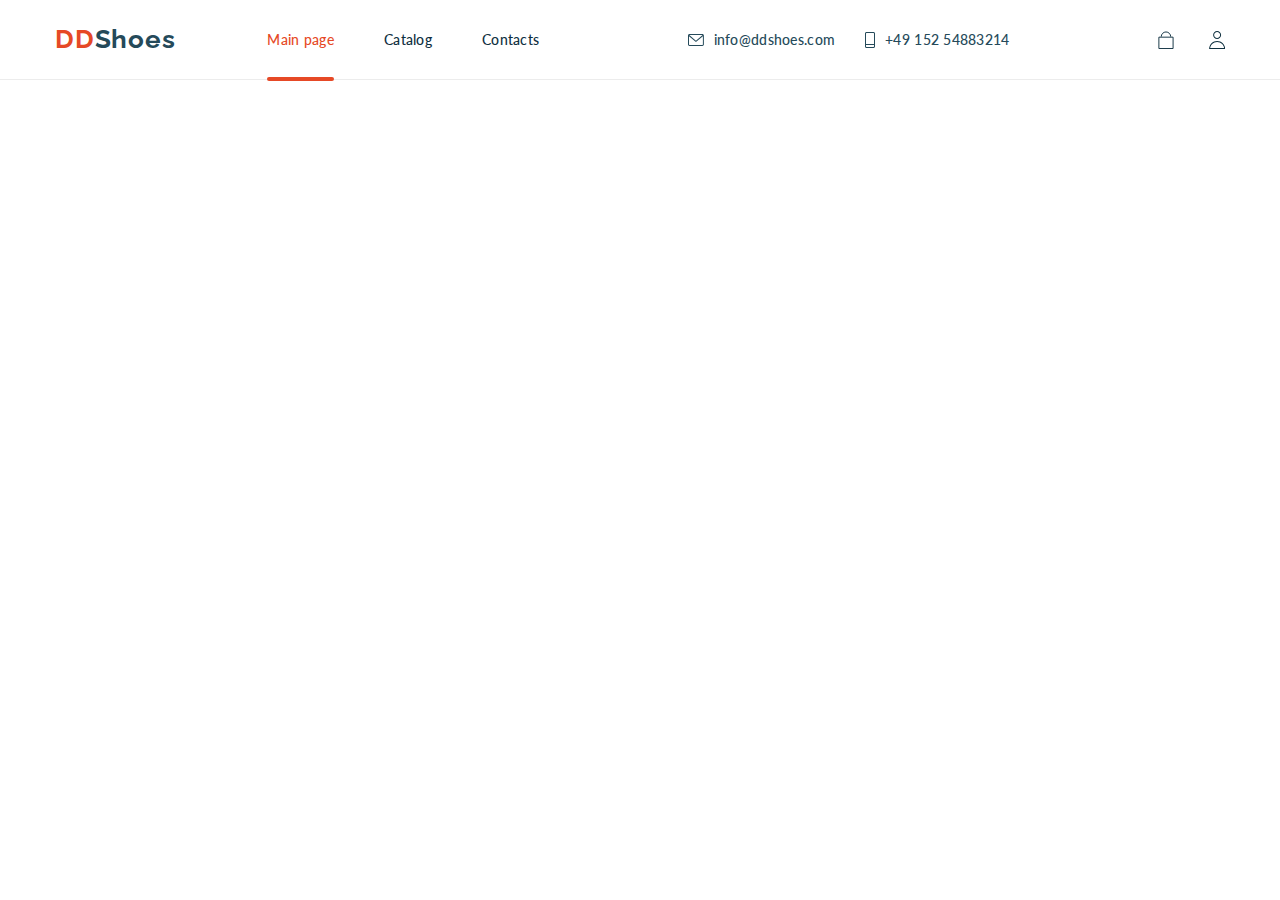
==== src/index.html @ e231d97c "add catalog" ====
<!DOCTYPE html>
<html lang="ru">
  <head>
    <meta charset="UTF-8" />
    <meta http-equiv="X-UA-Compatible" content="IE=edge" />
    <meta name="viewport" content="width=device-width, initial-scale=1.0" />
    <title>DDmen's</title>
    <!-- Fonts -->
    <link
      href="https://fonts.googleapis.com/css2?family=Cormorant:wght@500&family=Jost:wght@500&family=Lato:wght@400;700&family=Raleway:wght@700&display=swap"
      rel="stylesheet"
    />

    <!-- Normalize -->
    <link
      rel="stylesheet"
      href="https://cdnjs.cloudflare.com/ajax/libs/modern-normalize/1.1.0/modern-normalize.min.css"
    />

    <!-- Styles -->
    <link rel="stylesheet" href="../css/main.min.css" />
  </head>
  <body>
    <!-- Header -->
    <header class="header" id="header">
      <div class="header-container">
        <!-- Site-nav -->
        <nav class="site-nav">
          <a href="./index.html" class="site-nav__logo">
            <span class="site-nav__logo-span">DD</span>Shoes
          </a>
          <ul class="site-nav__list">
            <li class="site-nav__item">
              <a
                href="./index.html"
                class="site-nav__link site-nav__link--current"
                >Main page</a
              >
            </li>
            <li class="site-nav__item">
              <a href="./catalog.html" class="site-nav__link">Catalog</a>
            </li>
            <li class="site-nav__item">
              <a href="" class="site-nav__link">Contacts</a>
            </li>
          </ul>
        </nav>

        <!-- Contacts -->
        <div class="contact">
          <ul class="header-contact__list">
            <li class="header-contact__item">
              <a href="mailto:info@devstudio.com" class="header-contact__link">
                <svg class="header-contact__icon" width="16" height="12">
                  <use href="./images/icons/header/header.svg#mailto"></use>
                </svg>
                info@ddshoes.com
              </a>
            </li>
            <li class="header-contact__item">
              <a href="tel:+380961111111" class="header-contact__link">
                <svg class="header-contact__icon" width="10" height="16">
                  <use href="./images/icons/header/header.svg#tel"></use>
                </svg>
                +49 152 54883214
              </a>
            </li>
          </ul>
        </div>

        <!-- Header-actions -->
        <div class="header-actions">
          <ul class="header-actions__list">
            <li class="header-actions__item">
              <a href="" class="header-actions__link header-actions__link-busket">
                <svg class="header-actions__icon header-actions__icon-busket" width="16" height="18">
                  <use
                    href="./images/icons/header/actions-header.svg#busket"
                  ></use>
                </svg>
              </a>
            </li>
            <li class="header-actions__item">
              <a href="" class="header-actions__link">
                <svg class="header-actions__icon" width="16" height="18">
                  <use
                    href="./images/icons/header/actions-header.svg#account"
                  ></use>
                </svg>
              </a>
            </li>
          </ul>
        </div>

        <!-- Mobile -->

        <!-- Mobile-button -->
        <button
          type="button"
          class="burger__btn burger__btn--opened js-open-menu"
          aria-expanded="false"
          aria-controls="mobile-menu-container"
        >
          <svg class="burger__icon" aria-label="Перемикач мобільного меню">
            <use
              class="burger__use burger__use--opened"
              href="./images/icons/mobile/mobile.svg#menu-40px"
            ></use>
          </svg>
        </button>

        <!-- Mobile-menu -->
        <div class="mobile-menu js-menu-container">
          <div class="menu-container" id="mobile-menu-container">
            <button
              type="button"
              class="burger__btn burger__btn--closed is-close js-close-menu"
              aria-expanded="false"
              aria-controls="mobile-menu-container"
            >
              <svg class="burger__icon" aria-label="Перемикач мобільного меню">
                <use
                  class="burger__use burger__use--crossed"
                  href="./images/icons/mobile/mobile.svg#close-40px"
                ></use>
              </svg>
            </button>

            <!-- Mobile-nav -->
            <ul class="mobile-nav__list">
              <li class="mobile-nav__item">
                <a
                  href="./index.html"
                  class="mobile-nav__link mobile-nav__link--current"
                  >Main page</a
                >
              </li>
              <li class="mobile-nav__item">
                <a href="./portfolio.html" class="mobile-nav__link">Catalog</a>
              </li>
              <li class="mobile-nav__item">
                <a href="" class="mobile-nav__link">Contacts</a>
              </li>
            </ul>

            <!-- Mobile-contact -->
            <ul class="mobile-contact__list">
              <li class="mobile-contact__item">
                <a href="tel:+380961111111" class="mobile-contact__link">
                  +49 152 54883214
                </a>
              </li>
              <li class="mobile-contact__item">
                <a
                  href="mailto:info@devstudio.com"
                  class="mobile-contact__link"
                >
                  info@ddshoes.com
                </a>
              </li>
            </ul>

            <!-- Mobile-socials -->
            <ul class="mobile-socials">
              <li class="mobile-socials__item">
                <a
                  class="mobile-socials__link"
                  href="https://www.instagram.com/"
                >
                  Instagram
                </a>
              </li>
              <li class="mobile-socials__item">
                <a class="mobile-socials__link" href="https://www.twitter.com/">
                  Twitter
                </a>
              </li>
              <li class="mobile-socials__item">
                <a
                  class="mobile-socials__link"
                  href="https://www.facebook.com/"
                >
                  Facebook
                </a>
              </li>
              <li class="mobile-socials__item">
                <a
                  class="mobile-socials__link"
                  href="https://www.linkedin.com/"
                >
                  LinkedIn
                </a>
              </li>
            </ul>
          </div>
        </div>
      </div>
    </header>

    <!-- Main -->
    <main>
      <!-- Hero -->
    </main>

    <!-- Footer -->

    <!-- Scripts -->
    <script src="../src/js/modal.js"></script>
    <script defer src="../src/js/mobile-menu.js"></script>
  </body>
</html>
---- css/main.min.css ----
.mobile-socials{margin:0;padding:0;list-style:none}.mobile-socials__link{text-decoration:none}.form-field__button,.modal__button{border-radius:4px;border-width:0}.footer-right__link{display:flex;align-items:center;justify-content:center;width:44px;height:44px;border-radius:50%;color:#afb1b8}.footer-right__icon{width:20px;height:20px;fill:currentColor}body{background-color:#fff;color:#0f303f;font-family:Lato,sans-serif;letter-spacing:.03em;font-size:14px;overflow-x:hidden}body.modal-open{overflow:hidden}button{cursor:pointer}html{box-sizing:border-box}*,*::before,*::after{box-sizing:inherit}section{padding:60px 0}@media screen and (min-width: 1200px){section{padding-top:94px;padding-bottom:94px}}img{display:block;max-width:100%}h1,h2,h3,h4,h5,h6,p{margin-top:0;margin-bottom:0}ul{margin:0;padding:0;list-style:none}li{text-decoration:none}a{text-decoration:none}.backdrop{transition:opacity 250ms cubic-bezier(0.4, 0, 0.2, 1),visibility 250ms cubic-bezier(0.4, 0, 0.2, 1);position:fixed;top:0;left:0;width:100%;height:100%;background-color:rgba(0,0,0,.2)}.backdrop.is-hidden{opacity:0;pointer-events:none;visibility:hidden}.modal{transition:transform 250ms cubic-bezier(0.4, 0, 0.2, 1);position:absolute;top:50%;left:50%;background-color:#fff;transform:translate(-50%, -50%) scale(1)}@media screen and (max-width: 450px){.modal{width:90%;padding:0 15px}}@media screen and (max-height: 560px){.modal{left:50%;top:0;transform:translate(-50%, 0%) scale(1)}}.modal__icon{width:11px;height:11px;fill:currentColor}.modal__button{display:flex;align-items:center;justify-content:center;transition:color 250ms cubic-bezier(0.4, 0, 0.2, 1);position:absolute;padding:0;right:8px;top:8px;cursor:pointer;background-color:#fff;border-radius:50%;width:30px;height:30px;border:1px solid rgba(0,0,0,.1)}.modal__button:hover,.modal__button .close-btn:focus{color:#e64926}.backdrop.is-hidden .modal{transform:translate(-50%, -50%) scale(0.5)}@media screen and (max-height: 560px){.backdrop.is-hidden .modal{transform:translate(-50%, 0%) scale(0.5)}}.modal__button{display:flex;align-items:center;justify-content:center;transition:color 250ms cubic-bezier(0.4, 0, 0.2, 1);position:absolute;padding:0;right:8px;top:8px;cursor:pointer;background-color:#fff;border-radius:50%;width:30px;height:30px;border:1px solid rgba(0,0,0,.1)}.modal__button:hover,.modal__button .close-btn:focus{color:#e64926}.modal__title{font-size:20px;line-height:1.15;margin-bottom:12px;text-align:center;color:#254a5a}.modal-form{max-width:100%;padding:40px 20px}@media screen and (min-width: 450px){.modal-form{width:450px;padding:40px}}@media screen and (min-width: 1200px){.modal-form{width:528px;padding:40px}}.form-field{display:flex;flex-direction:column;margin-bottom:10px;position:relative}.form-field--comm{margin-bottom:20px}.form-field--term{margin-bottom:30px}.form-field__label{font-weight:400;font-size:12px;line-height:1.1666666667;letter-spacing:.01em}.form-field__label:not(:last-child){margin-bottom:4px}.form-field__label--term{font-weight:400;font-size:12px;line-height:1.1666666667;letter-spacing:.03em}@media screen and (min-width: 1200px){.form-field__label--term{font-weight:400;font-size:14px;line-height:1.7142857143;letter-spacing:.03em}}.form-field__input{transition:border-color 250ms cubic-bezier(0.4, 0, 0.2, 1);padding:11px 42px;height:40px;width:100%;border:1px solid rgba(33,33,33,.2);border-radius:4px}.form-field__input:focus{outline:none;border-color:#e64926}.form-field__icon{transition:fill 250ms cubic-bezier(0.4, 0, 0.2, 1);position:absolute;top:50%;left:15px;display:inline-block;width:18px;height:18px}.form-field__icon--check{display:inline-block;width:16px;height:15px;border:2px solid #254a5a;border-radius:2px;margin-right:7px}.form-field__comment{transition:border-color 250ms cubic-bezier(0.4, 0, 0.2, 1);resize:none;margin:0;padding:12px 16px;height:120px;border:1px solid rgba(33,33,33,.2);border-radius:4px;font-size:12px;line-height:1.17;letter-spacing:.01em}.form-field__comment:focus{border-color:#e64926;outline:none}.form-field__comment::placeholder{color:rgba(117,117,117,.5)}.form-field__checkbox{position:absolute;width:1px;height:1px;margin:-1px;padding:0;overflow:hidden;border:0;clip:rect(0 0 0 0)}.form-field__checkbox:checked+.form-field__icon--check{background-image:url(../src/images/icons/modal/term.svg);background-position:center;background-repeat:no-repeat;background-color:#e64926;background-origin:border-box;border-color:#e64926}.form-field__link{margin-left:4px;color:#2196f3;text-decoration:underline}.form-field__button{padding:10px 32px;margin:0 auto;display:block;text-align:center;min-width:216px;background-color:#e64926;color:#fff;box-shadow:0px 4px 4px rgba(0,0,0,.15);cursor:pointer;font-family:inherit;font-weight:700;font-size:16px;line-height:1.88;letter-spacing:.06em}.form .form-field__button:focus,.form .form-field__button:hover{background-color:#188ce8;box-shadow:0px 4px 4px rgba(0,0,0,.15)}.form-field__input:focus~.form-field__icon{fill:#e64926}.header{background-color:#fff;border-bottom:1px solid #ececec;height:60px;display:flex}.header-container{display:flex;align-items:center;justify-content:space-between;padding:0 15px;padding-top:0;padding-bottom:0;width:100%}@media screen and (min-width: 480px){.header-container{width:480px;margin-left:auto;margin-right:auto}}@media screen and (min-width: 768px){.header-container{width:768px}}@media screen and (min-width: 1200px){.header-container{width:1200px}}@media screen and (min-width: 1200px){.header{height:80px}}.site-nav__logo{font-weight:700;font-size:24px;line-height:1.1666666667;letter-spacing:.03em;font-style:normal;font-family:Raleway,sans-serif;color:#254a5a}@media screen and (min-width: 1200px){.site-nav__logo{font-weight:700;font-size:26px;line-height:1.1923076923;letter-spacing:.03em}}.site-nav__logo-span{color:#e64926}.site-nav__list{display:none}.contact{display:none}.header-actions{display:flex}.header-actions__link{color:#0f303f;transition:fill 250ms cubic-bezier(0.4, 0, 0.2, 1)}.header-actions__link:hover,.header-actions__link:focus{fill:#e64926}.header-actions__link-busket{transition:stroke 250ms cubic-bezier(0.4, 0, 0.2, 1)}.header-actions__link-busket:hover,.header-actions__link-busket:focus{stroke:#e64926}.header-actions__icon{fill:#0f303f}.header-actions__icon:hover,.header-actions__icon:focus{fill:#e64926}.header-actions__icon-busket{fill:none;stroke:#0f303f}.header-actions__icon-busket:hover,.header-actions__icon-busket:focus{stroke:#e64926}@media screen and (min-width: 768px){.site-nav{display:flex;align-items:center}.site-nav__logo{font-weight:700;font-size:26px;line-height:1.1923076923;letter-spacing:.03em;font-weight:700;font-size:24px;line-height:1.1666666667;letter-spacing:.03em;font-style:normal;font-family:Raleway,sans-serif;color:#254a5a;margin-right:88px}}@media screen and (min-width: 768px)and (min-width: 1200px){.site-nav__logo{font-weight:700;font-size:26px;line-height:1.1923076923;letter-spacing:.03em}}@media screen and (min-width: 768px){.site-nav__logo-span{color:#e64926}}@media screen and (min-width: 768px){.site-nav__list{display:flex}}@media screen and (min-width: 768px){.site-nav__item:not(:last-child){margin-right:50px}}@media screen and (min-width: 768px){.site-nav__link{font-weight:500;font-size:14px;line-height:1.1428571429;letter-spacing:.02em;transition:color 250ms cubic-bezier(0.4, 0, 0.2, 1);position:relative;display:block;padding-top:22px;padding-bottom:22px;color:#0f303f}.site-nav__link:hover,.site-nav__link:focus{color:#e64926}.site-nav__link--current{color:#e64926}.site-nav__link--current::after{position:absolute;display:block;content:"";width:100%;height:4px;background-color:#e64926;border-radius:2px;bottom:0%;margin-bottom:-1px}}@media screen and (min-width: 768px){.contact{display:block}}@media screen and (min-width: 768px){.header-contact__link{font-weight:500;font-size:12px;line-height:1.1666666667;letter-spacing:.02em;transition:color 250ms cubic-bezier(0.4, 0, 0.2, 1);display:flex;align-items:center;gap:10px;color:#254a5a}.header-contact__link:hover,.header-contact__link:focus{color:#e64926}.header-contact__icon{fill:currentColor}}@media screen and (min-width: 768px){.header-actions{display:flex}.header-actions__link{transition:color 250ms cubic-bezier(0.4, 0, 0.2, 1);display:flex;align-items:center;gap:10px;color:#0f303f}.header-actions__link:hover,.header-actions__link:focus{color:#e64926}.header-actions__icon{fill:currentColor;width:16px;height:18px}}@media screen and (min-width: 1200px){.site-nav__logo{margin-right:92px}.site-nav__link{padding-top:32px;padding-bottom:32px}.header-contact__list{display:flex}.header-contact__link{font-weight:500;font-size:14px;line-height:1.1428571429;letter-spacing:.02em}.header-actions__list{display:flex}}@media screen and (min-width: 768px)and (max-width: 1199px){.header-contact__item:not(:last-child){margin-bottom:10px}.header-actions__item:not(:last-child){margin-bottom:10px}}@media screen and (max-width: 767px){.header-actions__list{display:flex}.header-actions__item:not(:last-child){margin-right:10px}}@media screen and (min-width: 1200px){.header-contact__item:not(:last-child){margin-right:30px}.header-actions__item:not(:last-child){margin-right:35px}}.footer{padding:60px 0;background-color:#2f303a}.footer-container{padding:0 15px;padding-top:0;padding-bottom:0;width:100%}@media screen and (min-width: 480px){.footer-container{width:480px;margin-left:auto;margin-right:auto}}@media screen and (min-width: 768px){.footer-container{width:768px}}@media screen and (min-width: 1200px){.footer-container{width:1200px}}@media screen and (max-width: 767px){.footer-container{text-align:center}}@media screen and (min-width: 768px)and (max-width: 1199px){.footer-container{display:flex;flex-wrap:wrap;justify-content:center;align-items:baseline;column-gap:165px;text-align:center}}@media screen and (min-width: 1200px){.footer-container{justify-content:space-between;flex-wrap:nowrap;gap:0;display:flex}}.footer-left__logo{font-weight:700;font-size:24px;line-height:1.1666666667;letter-spacing:.03em;font-style:normal;font-family:Raleway,sans-serif;color:#fff;display:inline-block;margin-bottom:20px}@media screen and (min-width: 1200px){.footer-left__logo{font-weight:700;font-size:26px;line-height:1.1923076923;letter-spacing:.03em}}.footer-left__logo-span{color:#e64926}@media screen and (max-width: 1199px){.footer-left{margin-bottom:60px}}@media screen and (min-width: 1200px){.address{text-align:left;margin-bottom:0px;margin-right:70px}}.address__item:not(:last-child){margin-bottom:9px}.address__link{color:#fff;line-height:1.71;font-style:normal}.address__link--add{transition:color 250ms cubic-bezier(0.4, 0, 0.2, 1);color:rgba(255,255,255,.6)}.address__link--add:hover,.address__link--add:focus{color:#e64926}.footer-right__title{font-weight:700;font-size:14px;line-height:1.1428571429;letter-spacing:.03em;margin-bottom:20px;text-transform:uppercase;color:#fff}.footer-right__list{display:flex;gap:10px;justify-content:center}.footer-right__link{transition:background-color 250ms cubic-bezier(0.4, 0, 0.2, 1);background-color:rgba(255,255,255,.1)}.footer-right__link:hover,.footer-right__link:focus{color:#fff;background-color:#e64926}.footer-right__icon{fill:#fff}@media screen and (max-width: 1199px){.footer-right{margin-bottom:60px}}@media screen and (min-width: 1200px){.footer-right{margin-right:auto;margin-bottom:0%}}.footer-subscribe__text{font-weight:700;font-size:14px;line-height:1.1428571429;letter-spacing:.03em;display:block;margin-bottom:20px;margin-top:0;text-transform:uppercase;color:#fff}.form-footer__input{transition:#ececec 250ms cubic-bezier(0.4, 0, 0.2, 1);display:block;width:100%;height:50px;margin:0 auto;padding:13px 16px;margin-bottom:20px;border-radius:4px;border:1px solid rgba(255,255,255,.3);background-color:#2f303a;color:#fff}.form-footer__input::placeholder{color:rgba(255,255,255,.6);font-family:inherit;font-size:100%;font-size:16px;line-height:1.15}@media screen and (min-width: 768px){.form-footer__input{width:450px}}@media screen and (min-width: 1200px){.form-footer__input{display:inline-block;margin-bottom:0;margin-right:12px;width:358px}}.form-footer__button{display:inline-flex;align-items:center;padding:8px 29px;min-width:200px;min-height:50px;font-family:inherit;text-align:center;border-radius:4px;background-color:#e64926;color:#fff;cursor:pointer;display:inline-flex;align-items:center;justify-content:center;transition:background-color 250ms cubic-bezier(0.4, 0, 0.2, 1);font-weight:700;font-size:16px;line-height:1.875;letter-spacing:.06em;border:none;margin:0;box-shadow:0px 4px 4px rgba(0,0,0,.15);font-style:normal}.form-footer__button:hover,.form-footer__button:focus{background-color:#188ce8}.form-footer__button::after{content:"";display:inline-block;width:24px;height:20px;margin-left:10px;background-image:url(../src/images/icons/footer/send.svg)}.burger__btn{background:rgba(0,0,0,0);border:none;padding:0}.burger__btn--opened{display:flex;align-items:center;justify-content:center;top:10px;right:15px}.burger__btn.is-open .burger__icon-opened{display:none}.burger__btn.is-open .burger__icon-crossed{display:block}.burger__btn--closed{display:flex;align-items:center;justify-content:center;position:absolute;top:10px;right:15px;height:40px;width:40px}.burger__btn:hover .burger__icon,.burger__btn:focus .burger__icon{fill:#e64926}@media screen and (min-width: 768px){.burger__btn{display:none}}.burger__icon{transition:fill 250ms cubic-bezier(0.4, 0, 0.2, 1);display:block;width:40px;height:40px;fill:#0f303f}.mobile-menu{transition:opacity 250ms cubic-bezier(0.4, 0, 0.2, 1),visibility 250ms cubic-bezier(0.4, 0, 0.2, 1);position:absolute;top:0;left:0;width:100%;height:100vh;background-color:#fff;opacity:0;visibility:hidden;z-index:100;pointer-events:none;overflow-y:scroll}.mobile-menu.is-open{opacity:1;visibility:visible;pointer-events:auto}.menu-container{padding:0 15px;padding-top:0;padding-bottom:0;width:100%;height:100%;position:relative;padding-left:40px;padding-bottom:48px;padding-top:48px;display:flex;flex-direction:column}@media screen and (min-width: 480px){.menu-container{width:480px;margin-left:auto;margin-right:auto}}@media screen and (min-width: 768px){.menu-container{width:768px}}@media screen and (min-width: 1200px){.menu-container{width:1200px}}.mobile-actions{display:flex;align-items:center;justify-content:center;height:18px;width:16px}.mobile-nav__item:not(:last-child){margin-bottom:36px}.mobile-nav__link{transition:color 250ms cubic-bezier(0.4, 0, 0.2, 1);font-weight:500;font-size:40px;line-height:1.175;letter-spacing:.02em;color:#0f303f}.mobile-nav__link--current{color:#e64926}.mobile-nav__link:hover,.mobile-nav__link:focus{color:#e64926}.mobile-contact__list{margin-top:auto;margin-bottom:64px}.mobile-contact__item{font-weight:500;font-size:34px;line-height:1.1764705882;letter-spacing:.02em}.mobile-contact__item:nth-child(1){font-weight:500;font-size:34px;line-height:1.1764705882;letter-spacing:.02em;color:#e64926}@media screen and (max-width: 380px){.mobile-contact__item:nth-child(1){font-size:28px}}.mobile-contact__item:nth-child(2){font-weight:500;font-size:24px;line-height:1.1666666667;letter-spacing:.02em;color:#254a5a}@media screen and (max-width: 380px){.mobile-contact__item:nth-child(2){font-size:24px}}.mobile-contact__item:not(:last-child){margin-bottom:32px}.mobile-contact__link{transition:color 250ms cubic-bezier(0.4, 0, 0.2, 1);color:inherit}.mobile-socials{display:flex;flex-wrap:wrap}.mobile-socials__item:not(:last-child){padding-right:10px;margin-right:10px;border-right:1px solid rgba(33,33,33,.2)}.mobile-socials__link{display:inline-block;font-weight:500;font-size:18px;line-height:1.2222222222;letter-spacing:.02em;color:#e64926}@media screen and (min-width: 768px){.mobile-socials__link{display:none}}@media screen and (min-width: 768px){.mobile-socials{display:none}}.hero-catalog{padding:0 15px;padding-top:0;padding-bottom:0;width:100%;padding:118px 0;background-color:#2f303a;margin:0 auto;background-size:cover;background-repeat:no-repeat;background-position:center;text-align:center;background-color:#2f303a;background-image:linear-gradient(to right, rgba(47, 48, 58, 0.4), rgba(47, 48, 58, 0.4)),url(../../../images/catalog/hero.jpg)}@media screen and (min-width: 480px){.hero-catalog{width:480px;margin-left:auto;margin-right:auto}}@media screen and (min-width: 768px){.hero-catalog{width:768px}}@media screen and (min-width: 1200px){.hero-catalog{width:1200px}}.hero-catalog__title{font-weight:900;font-size:26px;line-height:1.6153846154;letter-spacing:.06em;max-width:360px;margin-bottom:30px;margin-left:auto;margin-right:auto;text-transform:uppercase;text-align:center;color:#fff}@media screen and (min-width: 1200px){.hero-catalog__title{max-width:696px;font-size:44px;line-height:1.36}}.hero-catalog__text{font-weight:400;font-size:16px;line-height:1.375;letter-spacing:.045em;color:#254a5a;text-transform:uppercase}/*# sourceMappingURL=main.min.css.map */
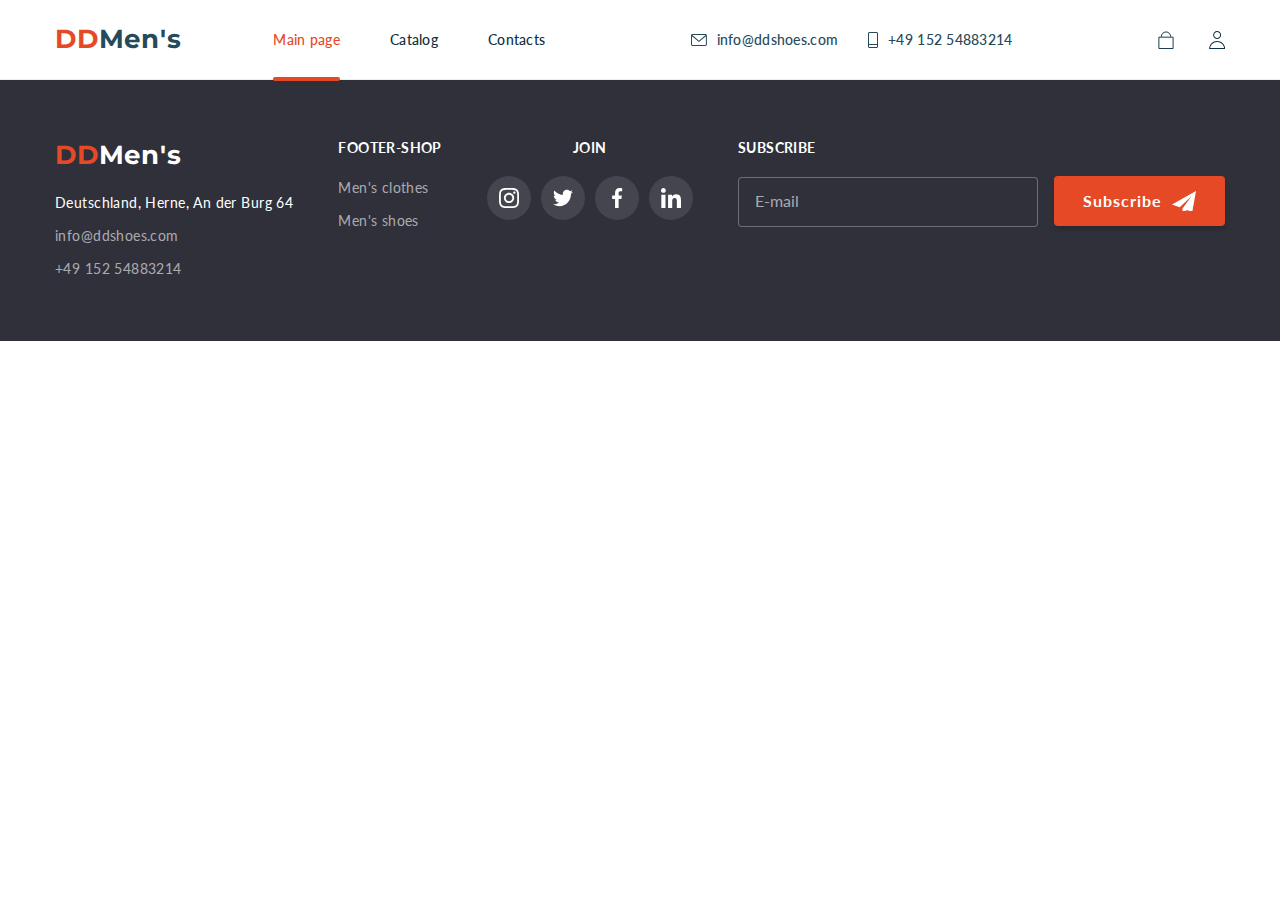
==== commit 7ca582df: "add catalog and footer" ====
--- a/src/index.html
+++ b/src/index.html
@@ -1,5 +1,5 @@
 <!DOCTYPE html>
-<html lang="ru">
+<html lang="en">
   <head>
     <meta charset="UTF-8" />
     <meta http-equiv="X-UA-Compatible" content="IE=edge" />
@@ -7,7 +7,7 @@
     <title>DDmen's</title>
     <!-- Fonts -->
     <link
-      href="https://fonts.googleapis.com/css2?family=Cormorant:wght@500&family=Jost:wght@500&family=Lato:wght@400;700&family=Raleway:wght@700&display=swap"
+      href="https://fonts.googleapis.com/css2?family=Cormorant:wght@500&family=Jost:wght@500&family=Lato:wght@400;700&family=Montserrat:wght@400;500&family=Raleway:wght@700&display=swap"
       rel="stylesheet"
     />
 
@@ -27,7 +27,7 @@
         <!-- Site-nav -->
         <nav class="site-nav">
           <a href="./index.html" class="site-nav__logo">
-            <span class="site-nav__logo-span">DD</span>Shoes
+            <span class="site-nav__logo-span">DD</span>Men's
           </a>
           <ul class="site-nav__list">
             <li class="site-nav__item">
@@ -50,7 +50,7 @@
         <div class="contact">
           <ul class="header-contact__list">
             <li class="header-contact__item">
-              <a href="mailto:info@devstudio.com" class="header-contact__link">
+              <a href="mailto:info@ddshoes.com" class="header-contact__link">
                 <svg class="header-contact__icon" width="16" height="12">
                   <use href="./images/icons/header/header.svg#mailto"></use>
                 </svg>
@@ -58,7 +58,7 @@
               </a>
             </li>
             <li class="header-contact__item">
-              <a href="tel:+380961111111" class="header-contact__link">
+              <a href="tel:+4915254883214" class="header-contact__link">
                 <svg class="header-contact__icon" width="10" height="16">
                   <use href="./images/icons/header/header.svg#tel"></use>
                 </svg>
@@ -72,8 +72,15 @@
         <div class="header-actions">
           <ul class="header-actions__list">
             <li class="header-actions__item">
-              <a href="" class="header-actions__link header-actions__link-busket">
-                <svg class="header-actions__icon header-actions__icon-busket" width="16" height="18">
+              <a
+                href=""
+                class="header-actions__link header-actions__link-busket"
+              >
+                <svg
+                  class="header-actions__icon header-actions__icon-busket"
+                  width="16"
+                  height="18"
+                >
                   <use
                     href="./images/icons/header/actions-header.svg#busket"
                   ></use>
@@ -101,10 +108,13 @@
           aria-expanded="false"
           aria-controls="mobile-menu-container"
         >
-          <svg class="burger__icon" aria-label="Перемикач мобільного меню">
+          <svg
+            class="burger__icon burger__icon--opened"
+            aria-label="Перемикач мобільного меню"
+          >
             <use
               class="burger__use burger__use--opened"
-              href="./images/icons/mobile/mobile.svg#menu-40px"
+              href="../src/images/icons/mobile/mobile-new.svg#menu-new"
             ></use>
           </svg>
         </button>
@@ -136,7 +146,7 @@
                 >
               </li>
               <li class="mobile-nav__item">
-                <a href="./portfolio.html" class="mobile-nav__link">Catalog</a>
+                <a href="./catalog.html" class="mobile-nav__link">Catalog</a>
               </li>
               <li class="mobile-nav__item">
                 <a href="" class="mobile-nav__link">Contacts</a>
@@ -146,15 +156,12 @@
             <!-- Mobile-contact -->
             <ul class="mobile-contact__list">
               <li class="mobile-contact__item">
-                <a href="tel:+380961111111" class="mobile-contact__link">
+                <a href="tel:+4915254883214" class="mobile-contact__link">
                   +49 152 54883214
                 </a>
               </li>
               <li class="mobile-contact__item">
-                <a
-                  href="mailto:info@devstudio.com"
-                  class="mobile-contact__link"
-                >
+                <a href="mailto:info@ddshoes.com" class="mobile-contact__link">
                   info@ddshoes.com
                 </a>
               </li>
@@ -203,6 +210,132 @@
     </main>
 
     <!-- Footer -->
+    <footer class="footer">
+      <div class="footer-container">
+        <h2 class="footer__title">Footer</h2>
+        <!-- Footer-address -->
+        <div class="footer-address">
+          <!-- Address-logo -->
+          <a href="./index.html" class="footer-address__logo">
+            <span class="footer-address__logo-span">DD</span>Men's
+          </a>
+
+          <address class="footer-address__address">
+            <ul class="footer-address__list">
+              <li class="footer-address__item">
+                <a
+                  href="https://maps.app.goo.gl/2RKLBcvgn1Kz6TnK7?g_st=it"
+                  class="footer-address__link"
+                  >Deutschland, Herne, An der Burg 64</a
+                >
+              </li>
+              <li class="footer-address__item">
+                <a
+                  href="mailto:info@ddshoes.com"
+                  class="footer-address__link footer-address__link--add"
+                  >info@ddshoes.com</a
+                >
+              </li>
+              <li class="footer-address__item">
+                <a
+                  href="tel:+4915254883214"
+                  class="footer-address__link footer-address__link--add"
+                  >+49 152 54883214</a
+                >
+              </li>
+            </ul>
+          </address>
+        </div>
+
+        <!-- Shop -->
+        <div class="footer-shop">
+          <h3 class="footer-shop__title">footer-Shop</h3>
+          <ul class="footer-shop__list">
+            <li class="footer-shop__item">
+              <a href="./catalog-clothes.html" class="footer-shop__link">
+                <p class="footer-shop__text">Men's clothes</p>
+              </a>
+            </li>
+            <li class="footer-shop__item">
+              <a href="./catalog-shoes.html" class="footer-shop__link">
+                <p class="footer-shop__text">Men's shoes</p>
+              </a>
+            </li>
+          </ul>
+        </div>
+
+        <!-- Socials -->
+        <div class="footer-socials">
+          <h3 class="footer-socials__title">Join</h3>
+          <ul class="footer-socials__list">
+            <li class="footer-socials__item">
+              <a
+                href="https://www.instagram.com/"
+                target="_blank"
+                class="footer-socials__link"
+              >
+                <svg class="footer-socials__icon">
+                  <use href="./images/icons/social/social.svg#instagram"></use>
+                </svg>
+              </a>
+            </li>
+            <li class="footer-socials__item">
+              <a
+                href="https://www.twitter.com/"
+                target="_blank"
+                class="footer-socials__link"
+              >
+                <svg class="footer-socials__icon">
+                  <use href="./images/icons/social/social.svg#twitter"></use>
+                </svg>
+              </a>
+            </li>
+            <li class="footer-socials__item">
+              <a
+                href="https://www.facebook.com/"
+                target="_blank"
+                class="footer-socials__link"
+              >
+                <svg class="footer-socials__icon">
+                  <use href="./images/icons/social/social.svg#facebook"></use>
+                </svg>
+              </a>
+            </li>
+            <li class="footer-socials__item">
+              <a
+                href="https://www.linkedin.com/"
+                target="_blank"
+                class="footer-socials__link"
+              >
+                <svg class="footer-socials__icon">
+                  <use href="./images/icons/social/social.svg#linkedin"></use>
+                </svg>
+              </a>
+            </li>
+          </ul>
+        </div>
+
+        <!-- Subscribe -->
+        <div class="footer-subscribe">
+          <p class="footer-subscribe__text">Subscribe</p>
+          <form action="" class="js-speaker-form">
+            <div class="form-footer">
+              <label for="mail" class="form-footer__label"></label>
+              <input
+                type="email"
+                name="mail"
+                id="mail"
+                class="form-footer__input"
+                placeholder="E-mail"
+              />
+              <button type="submit" class="form-footer__button">
+                Subscribe
+              </button>
+            </div>
+          </form>
+        </div>
+      </div>
+    </footer>
 
     <!-- Scripts -->
     <script src="../src/js/modal.js"></script>
--- a/css/main.min.css
+++ b/css/main.min.css
@@ -1 +1 @@
-.mobile-socials{margin:0;padding:0;list-style:none}.mobile-socials__link{text-decoration:none}.form-field__button,.modal__button{border-radius:4px;border-width:0}.footer-right__link{display:flex;align-items:center;justify-content:center;width:44px;height:44px;border-radius:50%;color:#afb1b8}.footer-right__icon{width:20px;height:20px;fill:currentColor}body{background-color:#fff;color:#0f303f;font-family:Lato,sans-serif;letter-spacing:.03em;font-size:14px;overflow-x:hidden}body.modal-open{overflow:hidden}button{cursor:pointer}html{box-sizing:border-box}*,*::before,*::after{box-sizing:inherit}section{padding:60px 0}@media screen and (min-width: 1200px){section{padding-top:94px;padding-bottom:94px}}img{display:block;max-width:100%}h1,h2,h3,h4,h5,h6,p{margin-top:0;margin-bottom:0}ul{margin:0;padding:0;list-style:none}li{text-decoration:none}a{text-decoration:none}.backdrop{transition:opacity 250ms cubic-bezier(0.4, 0, 0.2, 1),visibility 250ms cubic-bezier(0.4, 0, 0.2, 1);position:fixed;top:0;left:0;width:100%;height:100%;background-color:rgba(0,0,0,.2)}.backdrop.is-hidden{opacity:0;pointer-events:none;visibility:hidden}.modal{transition:transform 250ms cubic-bezier(0.4, 0, 0.2, 1);position:absolute;top:50%;left:50%;background-color:#fff;transform:translate(-50%, -50%) scale(1)}@media screen and (max-width: 450px){.modal{width:90%;padding:0 15px}}@media screen and (max-height: 560px){.modal{left:50%;top:0;transform:translate(-50%, 0%) scale(1)}}.modal__icon{width:11px;height:11px;fill:currentColor}.modal__button{display:flex;align-items:center;justify-content:center;transition:color 250ms cubic-bezier(0.4, 0, 0.2, 1);position:absolute;padding:0;right:8px;top:8px;cursor:pointer;background-color:#fff;border-radius:50%;width:30px;height:30px;border:1px solid rgba(0,0,0,.1)}.modal__button:hover,.modal__button .close-btn:focus{color:#e64926}.backdrop.is-hidden .modal{transform:translate(-50%, -50%) scale(0.5)}@media screen and (max-height: 560px){.backdrop.is-hidden .modal{transform:translate(-50%, 0%) scale(0.5)}}.modal__button{display:flex;align-items:center;justify-content:center;transition:color 250ms cubic-bezier(0.4, 0, 0.2, 1);position:absolute;padding:0;right:8px;top:8px;cursor:pointer;background-color:#fff;border-radius:50%;width:30px;height:30px;border:1px solid rgba(0,0,0,.1)}.modal__button:hover,.modal__button .close-btn:focus{color:#e64926}.modal__title{font-size:20px;line-height:1.15;margin-bottom:12px;text-align:center;color:#254a5a}.modal-form{max-width:100%;padding:40px 20px}@media screen and (min-width: 450px){.modal-form{width:450px;padding:40px}}@media screen and (min-width: 1200px){.modal-form{width:528px;padding:40px}}.form-field{display:flex;flex-direction:column;margin-bottom:10px;position:relative}.form-field--comm{margin-bottom:20px}.form-field--term{margin-bottom:30px}.form-field__label{font-weight:400;font-size:12px;line-height:1.1666666667;letter-spacing:.01em}.form-field__label:not(:last-child){margin-bottom:4px}.form-field__label--term{font-weight:400;font-size:12px;line-height:1.1666666667;letter-spacing:.03em}@media screen and (min-width: 1200px){.form-field__label--term{font-weight:400;font-size:14px;line-height:1.7142857143;letter-spacing:.03em}}.form-field__input{transition:border-color 250ms cubic-bezier(0.4, 0, 0.2, 1);padding:11px 42px;height:40px;width:100%;border:1px solid rgba(33,33,33,.2);border-radius:4px}.form-field__input:focus{outline:none;border-color:#e64926}.form-field__icon{transition:fill 250ms cubic-bezier(0.4, 0, 0.2, 1);position:absolute;top:50%;left:15px;display:inline-block;width:18px;height:18px}.form-field__icon--check{display:inline-block;width:16px;height:15px;border:2px solid #254a5a;border-radius:2px;margin-right:7px}.form-field__comment{transition:border-color 250ms cubic-bezier(0.4, 0, 0.2, 1);resize:none;margin:0;padding:12px 16px;height:120px;border:1px solid rgba(33,33,33,.2);border-radius:4px;font-size:12px;line-height:1.17;letter-spacing:.01em}.form-field__comment:focus{border-color:#e64926;outline:none}.form-field__comment::placeholder{color:rgba(117,117,117,.5)}.form-field__checkbox{position:absolute;width:1px;height:1px;margin:-1px;padding:0;overflow:hidden;border:0;clip:rect(0 0 0 0)}.form-field__checkbox:checked+.form-field__icon--check{background-image:url(../src/images/icons/modal/term.svg);background-position:center;background-repeat:no-repeat;background-color:#e64926;background-origin:border-box;border-color:#e64926}.form-field__link{margin-left:4px;color:#2196f3;text-decoration:underline}.form-field__button{padding:10px 32px;margin:0 auto;display:block;text-align:center;min-width:216px;background-color:#e64926;color:#fff;box-shadow:0px 4px 4px rgba(0,0,0,.15);cursor:pointer;font-family:inherit;font-weight:700;font-size:16px;line-height:1.88;letter-spacing:.06em}.form .form-field__button:focus,.form .form-field__button:hover{background-color:#188ce8;box-shadow:0px 4px 4px rgba(0,0,0,.15)}.form-field__input:focus~.form-field__icon{fill:#e64926}.header{background-color:#fff;border-bottom:1px solid #ececec;height:60px;display:flex}.header-container{display:flex;align-items:center;justify-content:space-between;padding:0 15px;padding-top:0;padding-bottom:0;width:100%}@media screen and (min-width: 480px){.header-container{width:480px;margin-left:auto;margin-right:auto}}@media screen and (min-width: 768px){.header-container{width:768px}}@media screen and (min-width: 1200px){.header-container{width:1200px}}@media screen and (min-width: 1200px){.header{height:80px}}.site-nav__logo{font-weight:700;font-size:24px;line-height:1.1666666667;letter-spacing:.03em;font-style:normal;font-family:Raleway,sans-serif;color:#254a5a}@media screen and (min-width: 1200px){.site-nav__logo{font-weight:700;font-size:26px;line-height:1.1923076923;letter-spacing:.03em}}.site-nav__logo-span{color:#e64926}.site-nav__list{display:none}.contact{display:none}.header-actions{display:flex}.header-actions__link{color:#0f303f;transition:fill 250ms cubic-bezier(0.4, 0, 0.2, 1)}.header-actions__link:hover,.header-actions__link:focus{fill:#e64926}.header-actions__link-busket{transition:stroke 250ms cubic-bezier(0.4, 0, 0.2, 1)}.header-actions__link-busket:hover,.header-actions__link-busket:focus{stroke:#e64926}.header-actions__icon{fill:#0f303f}.header-actions__icon:hover,.header-actions__icon:focus{fill:#e64926}.header-actions__icon-busket{fill:none;stroke:#0f303f}.header-actions__icon-busket:hover,.header-actions__icon-busket:focus{stroke:#e64926}@media screen and (min-width: 768px){.site-nav{display:flex;align-items:center}.site-nav__logo{font-weight:700;font-size:26px;line-height:1.1923076923;letter-spacing:.03em;font-weight:700;font-size:24px;line-height:1.1666666667;letter-spacing:.03em;font-style:normal;font-family:Raleway,sans-serif;color:#254a5a;margin-right:88px}}@media screen and (min-width: 768px)and (min-width: 1200px){.site-nav__logo{font-weight:700;font-size:26px;line-height:1.1923076923;letter-spacing:.03em}}@media screen and (min-width: 768px){.site-nav__logo-span{color:#e64926}}@media screen and (min-width: 768px){.site-nav__list{display:flex}}@media screen and (min-width: 768px){.site-nav__item:not(:last-child){margin-right:50px}}@media screen and (min-width: 768px){.site-nav__link{font-weight:500;font-size:14px;line-height:1.1428571429;letter-spacing:.02em;transition:color 250ms cubic-bezier(0.4, 0, 0.2, 1);position:relative;display:block;padding-top:22px;padding-bottom:22px;color:#0f303f}.site-nav__link:hover,.site-nav__link:focus{color:#e64926}.site-nav__link--current{color:#e64926}.site-nav__link--current::after{position:absolute;display:block;content:"";width:100%;height:4px;background-color:#e64926;border-radius:2px;bottom:0%;margin-bottom:-1px}}@media screen and (min-width: 768px){.contact{display:block}}@media screen and (min-width: 768px){.header-contact__link{font-weight:500;font-size:12px;line-height:1.1666666667;letter-spacing:.02em;transition:color 250ms cubic-bezier(0.4, 0, 0.2, 1);display:flex;align-items:center;gap:10px;color:#254a5a}.header-contact__link:hover,.header-contact__link:focus{color:#e64926}.header-contact__icon{fill:currentColor}}@media screen and (min-width: 768px){.header-actions{display:flex}.header-actions__link{transition:color 250ms cubic-bezier(0.4, 0, 0.2, 1);display:flex;align-items:center;gap:10px;color:#0f303f}.header-actions__link:hover,.header-actions__link:focus{color:#e64926}.header-actions__icon{fill:currentColor;width:16px;height:18px}}@media screen and (min-width: 1200px){.site-nav__logo{margin-right:92px}.site-nav__link{padding-top:32px;padding-bottom:32px}.header-contact__list{display:flex}.header-contact__link{font-weight:500;font-size:14px;line-height:1.1428571429;letter-spacing:.02em}.header-actions__list{display:flex}}@media screen and (min-width: 768px)and (max-width: 1199px){.header-contact__item:not(:last-child){margin-bottom:10px}.header-actions__item:not(:last-child){margin-bottom:10px}}@media screen and (max-width: 767px){.header-actions__list{display:flex}.header-actions__item:not(:last-child){margin-right:10px}}@media screen and (min-width: 1200px){.header-contact__item:not(:last-child){margin-right:30px}.header-actions__item:not(:last-child){margin-right:35px}}.footer{padding:60px 0;background-color:#2f303a}.footer-container{padding:0 15px;padding-top:0;padding-bottom:0;width:100%}@media screen and (min-width: 480px){.footer-container{width:480px;margin-left:auto;margin-right:auto}}@media screen and (min-width: 768px){.footer-container{width:768px}}@media screen and (min-width: 1200px){.footer-container{width:1200px}}@media screen and (max-width: 767px){.footer-container{text-align:center}}@media screen and (min-width: 768px)and (max-width: 1199px){.footer-container{display:flex;flex-wrap:wrap;justify-content:center;align-items:baseline;column-gap:165px;text-align:center}}@media screen and (min-width: 1200px){.footer-container{justify-content:space-between;flex-wrap:nowrap;gap:0;display:flex}}.footer-left__logo{font-weight:700;font-size:24px;line-height:1.1666666667;letter-spacing:.03em;font-style:normal;font-family:Raleway,sans-serif;color:#fff;display:inline-block;margin-bottom:20px}@media screen and (min-width: 1200px){.footer-left__logo{font-weight:700;font-size:26px;line-height:1.1923076923;letter-spacing:.03em}}.footer-left__logo-span{color:#e64926}@media screen and (max-width: 1199px){.footer-left{margin-bottom:60px}}@media screen and (min-width: 1200px){.address{text-align:left;margin-bottom:0px;margin-right:70px}}.address__item:not(:last-child){margin-bottom:9px}.address__link{color:#fff;line-height:1.71;font-style:normal}.address__link--add{transition:color 250ms cubic-bezier(0.4, 0, 0.2, 1);color:rgba(255,255,255,.6)}.address__link--add:hover,.address__link--add:focus{color:#e64926}.footer-right__title{font-weight:700;font-size:14px;line-height:1.1428571429;letter-spacing:.03em;margin-bottom:20px;text-transform:uppercase;color:#fff}.footer-right__list{display:flex;gap:10px;justify-content:center}.footer-right__link{transition:background-color 250ms cubic-bezier(0.4, 0, 0.2, 1);background-color:rgba(255,255,255,.1)}.footer-right__link:hover,.footer-right__link:focus{color:#fff;background-color:#e64926}.footer-right__icon{fill:#fff}@media screen and (max-width: 1199px){.footer-right{margin-bottom:60px}}@media screen and (min-width: 1200px){.footer-right{margin-right:auto;margin-bottom:0%}}.footer-subscribe__text{font-weight:700;font-size:14px;line-height:1.1428571429;letter-spacing:.03em;display:block;margin-bottom:20px;margin-top:0;text-transform:uppercase;color:#fff}.form-footer__input{transition:#ececec 250ms cubic-bezier(0.4, 0, 0.2, 1);display:block;width:100%;height:50px;margin:0 auto;padding:13px 16px;margin-bottom:20px;border-radius:4px;border:1px solid rgba(255,255,255,.3);background-color:#2f303a;color:#fff}.form-footer__input::placeholder{color:rgba(255,255,255,.6);font-family:inherit;font-size:100%;font-size:16px;line-height:1.15}@media screen and (min-width: 768px){.form-footer__input{width:450px}}@media screen and (min-width: 1200px){.form-footer__input{display:inline-block;margin-bottom:0;margin-right:12px;width:358px}}.form-footer__button{display:inline-flex;align-items:center;padding:8px 29px;min-width:200px;min-height:50px;font-family:inherit;text-align:center;border-radius:4px;background-color:#e64926;color:#fff;cursor:pointer;display:inline-flex;align-items:center;justify-content:center;transition:background-color 250ms cubic-bezier(0.4, 0, 0.2, 1);font-weight:700;font-size:16px;line-height:1.875;letter-spacing:.06em;border:none;margin:0;box-shadow:0px 4px 4px rgba(0,0,0,.15);font-style:normal}.form-footer__button:hover,.form-footer__button:focus{background-color:#188ce8}.form-footer__button::after{content:"";display:inline-block;width:24px;height:20px;margin-left:10px;background-image:url(../src/images/icons/footer/send.svg)}.burger__btn{background:rgba(0,0,0,0);border:none;padding:0}.burger__btn--opened{display:flex;align-items:center;justify-content:center;top:10px;right:15px}.burger__btn.is-open .burger__icon-opened{display:none}.burger__btn.is-open .burger__icon-crossed{display:block}.burger__btn--closed{display:flex;align-items:center;justify-content:center;position:absolute;top:10px;right:15px;height:40px;width:40px}.burger__btn:hover .burger__icon,.burger__btn:focus .burger__icon{fill:#e64926}@media screen and (min-width: 768px){.burger__btn{display:none}}.burger__icon{transition:fill 250ms cubic-bezier(0.4, 0, 0.2, 1);display:block;width:40px;height:40px;fill:#0f303f}.mobile-menu{transition:opacity 250ms cubic-bezier(0.4, 0, 0.2, 1),visibility 250ms cubic-bezier(0.4, 0, 0.2, 1);position:absolute;top:0;left:0;width:100%;height:100vh;background-color:#fff;opacity:0;visibility:hidden;z-index:100;pointer-events:none;overflow-y:scroll}.mobile-menu.is-open{opacity:1;visibility:visible;pointer-events:auto}.menu-container{padding:0 15px;padding-top:0;padding-bottom:0;width:100%;height:100%;position:relative;padding-left:40px;padding-bottom:48px;padding-top:48px;display:flex;flex-direction:column}@media screen and (min-width: 480px){.menu-container{width:480px;margin-left:auto;margin-right:auto}}@media screen and (min-width: 768px){.menu-container{width:768px}}@media screen and (min-width: 1200px){.menu-container{width:1200px}}.mobile-actions{display:flex;align-items:center;justify-content:center;height:18px;width:16px}.mobile-nav__item:not(:last-child){margin-bottom:36px}.mobile-nav__link{transition:color 250ms cubic-bezier(0.4, 0, 0.2, 1);font-weight:500;font-size:40px;line-height:1.175;letter-spacing:.02em;color:#0f303f}.mobile-nav__link--current{color:#e64926}.mobile-nav__link:hover,.mobile-nav__link:focus{color:#e64926}.mobile-contact__list{margin-top:auto;margin-bottom:64px}.mobile-contact__item{font-weight:500;font-size:34px;line-height:1.1764705882;letter-spacing:.02em}.mobile-contact__item:nth-child(1){font-weight:500;font-size:34px;line-height:1.1764705882;letter-spacing:.02em;color:#e64926}@media screen and (max-width: 380px){.mobile-contact__item:nth-child(1){font-size:28px}}.mobile-contact__item:nth-child(2){font-weight:500;font-size:24px;line-height:1.1666666667;letter-spacing:.02em;color:#254a5a}@media screen and (max-width: 380px){.mobile-contact__item:nth-child(2){font-size:24px}}.mobile-contact__item:not(:last-child){margin-bottom:32px}.mobile-contact__link{transition:color 250ms cubic-bezier(0.4, 0, 0.2, 1);color:inherit}.mobile-socials{display:flex;flex-wrap:wrap}.mobile-socials__item:not(:last-child){padding-right:10px;margin-right:10px;border-right:1px solid rgba(33,33,33,.2)}.mobile-socials__link{display:inline-block;font-weight:500;font-size:18px;line-height:1.2222222222;letter-spacing:.02em;color:#e64926}@media screen and (min-width: 768px){.mobile-socials__link{display:none}}@media screen and (min-width: 768px){.mobile-socials{display:none}}.hero-catalog{padding:0 15px;padding-top:0;padding-bottom:0;width:100%;padding:118px 0;background-color:#2f303a;margin:0 auto;background-size:cover;background-repeat:no-repeat;background-position:center;text-align:center;background-color:#2f303a;background-image:linear-gradient(to right, rgba(47, 48, 58, 0.4), rgba(47, 48, 58, 0.4)),url(../../../images/catalog/hero.jpg)}@media screen and (min-width: 480px){.hero-catalog{width:480px;margin-left:auto;margin-right:auto}}@media screen and (min-width: 768px){.hero-catalog{width:768px}}@media screen and (min-width: 1200px){.hero-catalog{width:1200px}}.hero-catalog__title{font-weight:900;font-size:26px;line-height:1.6153846154;letter-spacing:.06em;max-width:360px;margin-bottom:30px;margin-left:auto;margin-right:auto;text-transform:uppercase;text-align:center;color:#fff}@media screen and (min-width: 1200px){.hero-catalog__title{max-width:696px;font-size:44px;line-height:1.36}}.hero-catalog__text{font-weight:400;font-size:16px;line-height:1.375;letter-spacing:.045em;color:#254a5a;text-transform:uppercase}/*# sourceMappingURL=main.min.css.map */+.mobile-socials{margin:0;padding:0;list-style:none}.mobile-socials__link{text-decoration:none}.filtration__button,.form-field__button,.modal__button{border-radius:4px;border-width:0}.catalog__title,.footer__title{position:absolute;width:1px;height:1px;margin:-1px;border:0;padding:0;white-space:nowrap;clip-path:inset(100%);clip:rect(0 0 0 0);overflow:hidden}.footer-socials__link{display:flex;align-items:center;justify-content:center;width:44px;height:44px;border-radius:50%;color:#afb1b8}.footer-socials__icon{width:20px;height:20px;fill:currentColor}body{background-color:#fff;color:#0f303f;font-family:Lato,sans-serif;letter-spacing:.03em;font-size:14px;overflow-x:hidden}body.modal-open{overflow:hidden}button{cursor:pointer}html{box-sizing:border-box}*,*::before,*::after{box-sizing:inherit}section{padding-top:60px;padding-bottom:60px}img{display:block;max-width:100%}h1,h2,h3,h4,h5,h6,p{margin-top:0;margin-bottom:0}ul{margin:0;padding:0;list-style:none}li{text-decoration:none}a{text-decoration:none}.backdrop{transition:opacity 250ms cubic-bezier(0.4, 0, 0.2, 1),visibility 250ms cubic-bezier(0.4, 0, 0.2, 1);position:fixed;top:0;left:0;width:100%;height:100%;background-color:rgba(0,0,0,.2)}.backdrop.is-hidden{opacity:0;pointer-events:none;visibility:hidden}.modal{transition:transform 250ms cubic-bezier(0.4, 0, 0.2, 1);position:absolute;top:50%;left:50%;background-color:#fff;transform:translate(-50%, -50%) scale(1)}@media screen and (max-width: 450px){.modal{width:90%;padding:0 15px}}@media screen and (max-height: 560px){.modal{left:50%;top:0;transform:translate(-50%, 0%) scale(1)}}.modal__icon{width:11px;height:11px;fill:currentColor}.modal__button{display:flex;align-items:center;justify-content:center;transition:color 250ms cubic-bezier(0.4, 0, 0.2, 1);position:absolute;padding:0;right:8px;top:8px;cursor:pointer;background-color:#fff;border-radius:50%;width:30px;height:30px;border:1px solid rgba(0,0,0,.1)}.modal__button:hover,.modal__button .close-btn:focus{color:#e64926}.backdrop.is-hidden .modal{transform:translate(-50%, -50%) scale(0.5)}@media screen and (max-height: 560px){.backdrop.is-hidden .modal{transform:translate(-50%, 0%) scale(0.5)}}.modal__button{display:flex;align-items:center;justify-content:center;transition:color 250ms cubic-bezier(0.4, 0, 0.2, 1);position:absolute;padding:0;right:8px;top:8px;cursor:pointer;background-color:#fff;border-radius:50%;width:30px;height:30px;border:1px solid rgba(0,0,0,.1)}.modal__button:hover,.modal__button .close-btn:focus{color:#e64926}.modal__title{font-size:20px;line-height:1.15;margin-bottom:12px;text-align:center;color:#254a5a}.modal-form{max-width:100%;padding:40px 20px}@media screen and (min-width: 450px){.modal-form{width:450px;padding:40px}}@media screen and (min-width: 1200px){.modal-form{width:528px;padding:40px}}.form-field{display:flex;flex-direction:column;margin-bottom:10px;position:relative}.form-field--comm{margin-bottom:20px}.form-field--term{margin-bottom:30px}.form-field__label{font-weight:400;font-size:12px;line-height:1.1666666667;letter-spacing:.01em}.form-field__label:not(:last-child){margin-bottom:4px}.form-field__label--term{font-weight:400;font-size:12px;line-height:1.1666666667;letter-spacing:.03em}@media screen and (min-width: 1200px){.form-field__label--term{font-weight:400;font-size:14px;line-height:1.7142857143;letter-spacing:.03em}}.form-field__input{transition:border-color 250ms cubic-bezier(0.4, 0, 0.2, 1);padding:11px 42px;height:40px;width:100%;border:1px solid rgba(33,33,33,.2);border-radius:4px}.form-field__input:focus{outline:none;border-color:#e64926}.form-field__icon{transition:fill 250ms cubic-bezier(0.4, 0, 0.2, 1);position:absolute;top:50%;left:15px;display:inline-block;width:18px;height:18px}.form-field__icon--check{display:inline-block;width:16px;height:15px;border:2px solid #254a5a;border-radius:2px;margin-right:7px}.form-field__comment{transition:border-color 250ms cubic-bezier(0.4, 0, 0.2, 1);resize:none;margin:0;padding:12px 16px;height:120px;border:1px solid rgba(33,33,33,.2);border-radius:4px;font-size:12px;line-height:1.17;letter-spacing:.01em}.form-field__comment:focus{border-color:#e64926;outline:none}.form-field__comment::placeholder{color:rgba(117,117,117,.5)}.form-field__checkbox{position:absolute;width:1px;height:1px;margin:-1px;padding:0;overflow:hidden;border:0;clip:rect(0 0 0 0)}.form-field__checkbox:checked+.form-field__icon--check{background-image:url(../src/images/icons/modal/term.svg);background-position:center;background-repeat:no-repeat;background-color:#e64926;background-origin:border-box;border-color:#e64926}.form-field__link{margin-left:4px;color:#2196f3;text-decoration:underline}.form-field__button{padding:10px 32px;margin:0 auto;display:block;text-align:center;min-width:216px;background-color:#e64926;color:#fff;box-shadow:0px 4px 4px rgba(0,0,0,.15);cursor:pointer;font-family:inherit;font-weight:700;font-size:16px;line-height:1.88;letter-spacing:.06em}.form .form-field__button:focus,.form .form-field__button:hover{background-color:#188ce8;box-shadow:0px 4px 4px rgba(0,0,0,.15)}.form-field__input:focus~.form-field__icon{fill:#e64926}.header{background-color:#fff;border-bottom:1px solid #ececec;height:60px;display:flex}.header-container{display:flex;align-items:center;justify-content:space-between;padding:0 15px;padding-top:0;padding-bottom:0;width:100%}@media screen and (min-width: 480px){.header-container{width:480px;margin-left:auto;margin-right:auto}}@media screen and (min-width: 768px){.header-container{width:768px}}@media screen and (min-width: 1200px){.header-container{width:1200px}}@media screen and (min-width: 1200px){.header{height:80px}}.site-nav__logo{font-weight:700;font-size:24px;line-height:1.1666666667;letter-spacing:.03em;font-style:normal;font-family:Montserrat,sans-serif;color:#254a5a}@media screen and (min-width: 1200px){.site-nav__logo{font-weight:700;font-size:26px;line-height:1.1923076923;letter-spacing:.03em}}.site-nav__logo-span{color:#e64926}.site-nav__list{display:none}.contact{display:none}.header-actions{display:flex}.header-actions__link{color:#0f303f;transition:fill 250ms cubic-bezier(0.4, 0, 0.2, 1)}.header-actions__link:hover,.header-actions__link:focus{fill:#e64926}.header-actions__link-busket{transition:stroke 250ms cubic-bezier(0.4, 0, 0.2, 1)}.header-actions__link-busket:hover,.header-actions__link-busket:focus{stroke:#e64926}.header-actions__icon{fill:#0f303f}.header-actions__icon:hover,.header-actions__icon:focus{fill:#e64926}.header-actions__icon-busket{fill:none;stroke:#0f303f}.header-actions__icon-busket:hover,.header-actions__icon-busket:focus{stroke:#e64926}@media screen and (min-width: 768px){.site-nav{display:flex;align-items:center}.site-nav__logo{font-weight:700;font-size:26px;line-height:1.1923076923;letter-spacing:.03em;font-weight:700;font-size:24px;line-height:1.1666666667;letter-spacing:.03em;font-style:normal;font-family:Montserrat,sans-serif;color:#254a5a;margin-right:88px}}@media screen and (min-width: 768px)and (min-width: 1200px){.site-nav__logo{font-weight:700;font-size:26px;line-height:1.1923076923;letter-spacing:.03em}}@media screen and (min-width: 768px){.site-nav__logo-span{color:#e64926}}@media screen and (min-width: 768px){.site-nav__list{display:flex}}@media screen and (min-width: 768px){.site-nav__item:not(:last-child){margin-right:50px}}@media screen and (min-width: 768px){.site-nav__link{font-weight:500;font-size:14px;line-height:1.1428571429;letter-spacing:.02em;transition:color 250ms cubic-bezier(0.4, 0, 0.2, 1);position:relative;display:block;padding-top:22px;padding-bottom:22px;color:#0f303f}.site-nav__link:hover,.site-nav__link:focus{color:#e64926}.site-nav__link--current{color:#e64926}.site-nav__link--current::after{position:absolute;display:block;content:"";width:100%;height:4px;background-color:#e64926;border-radius:2px;bottom:0%;margin-bottom:-1px}}@media screen and (min-width: 768px){.contact{display:block}}@media screen and (min-width: 768px){.header-contact__link{font-weight:500;font-size:12px;line-height:1.1666666667;letter-spacing:.02em;transition:color 250ms cubic-bezier(0.4, 0, 0.2, 1);display:flex;align-items:center;gap:10px;color:#254a5a}.header-contact__link:hover,.header-contact__link:focus{color:#e64926}.header-contact__icon{fill:currentColor}}@media screen and (min-width: 768px){.header-actions{display:flex}.header-actions__link{transition:color 250ms cubic-bezier(0.4, 0, 0.2, 1);display:flex;align-items:center;gap:10px;color:#0f303f}.header-actions__link:hover,.header-actions__link:focus{color:#e64926}.header-actions__icon{fill:currentColor;width:16px;height:18px}}@media screen and (min-width: 1200px){.site-nav__logo{margin-right:92px}.site-nav__link{padding-top:32px;padding-bottom:32px}.header-contact__list{display:flex}.header-contact__link{font-weight:500;font-size:14px;line-height:1.1428571429;letter-spacing:.02em}.header-actions__list{display:flex}}@media screen and (min-width: 768px)and (max-width: 1199px){.header-contact__item:not(:last-child){margin-bottom:10px}.header-actions__item:not(:last-child){margin-bottom:10px}}@media screen and (max-width: 767px){.header-actions__list{display:flex}.header-actions__item:not(:last-child){margin-right:10px}}@media screen and (min-width: 1200px){.header-contact__item:not(:last-child){margin-right:30px}.header-actions__item:not(:last-child){margin-right:35px}}.footer{padding:60px 0;background-color:#2f303a}.footer-container{padding:0 15px;padding-top:0;padding-bottom:0;width:100%}@media screen and (min-width: 480px){.footer-container{width:480px;margin-left:auto;margin-right:auto}}@media screen and (min-width: 768px){.footer-container{width:768px}}@media screen and (min-width: 1200px){.footer-container{width:1200px}}@media screen and (max-width: 767px){.footer-container{text-align:center}}@media screen and (min-width: 768px)and (max-width: 1199px){.footer-container{display:flex;flex-wrap:wrap;justify-content:center;align-items:baseline;column-gap:165px;text-align:center}}@media screen and (min-width: 1200px){.footer-container{justify-content:space-between;flex-wrap:nowrap;gap:0;display:flex}}@media screen and (max-width: 1199px){.footer-address{margin-bottom:60px}}.footer-address__logo{font-weight:700;font-size:24px;line-height:1.1666666667;letter-spacing:.03em;font-style:normal;font-family:Montserrat,sans-serif;color:#fff;display:inline-block;margin-bottom:20px}@media screen and (min-width: 1200px){.footer-address__logo{font-weight:700;font-size:26px;line-height:1.1923076923;letter-spacing:.03em}}.footer-address__logo-span{color:#e64926}@media screen and (min-width: 1200px){.footer-address__address{text-align:left;margin-bottom:0px;margin-right:45px}}.footer-address__item:not(:last-child){margin-bottom:9px}.footer-address__link{color:#fff;line-height:1.71;font-style:normal}.footer-address__link--add{transition:color 250ms cubic-bezier(0.4, 0, 0.2, 1);color:rgba(255,255,255,.6)}.footer-address__link--add:hover,.footer-address__link--add:focus{color:#e64926}.footer-shop__title{font-weight:700;font-size:14px;line-height:1.1428571429;letter-spacing:.03em;margin-bottom:20px;text-transform:uppercase;color:#fff}.footer-shop__item:not(:last-child){margin-bottom:9px}.footer-shop__link{transition:color 250ms cubic-bezier(0.4, 0, 0.2, 1);color:rgba(255,255,255,.6);line-height:1.71;font-style:normal}.footer-shop__link:hover,.footer-shop__link:focus{color:#e64926}@media screen and (min-width: 1200px){.footer-shop{margin-right:auto;margin-bottom:0%}}.footer-socials__title{font-weight:700;font-size:14px;line-height:1.1428571429;letter-spacing:.03em;margin-bottom:20px;text-transform:uppercase;color:#fff}@media screen and (min-width: 1200px){.footer-socials__title{text-align:center}}.footer-socials__list{display:flex;gap:10px;justify-content:center}.footer-socials__link{transition:background-color 250ms cubic-bezier(0.4, 0, 0.2, 1);background-color:rgba(255,255,255,.1)}.footer-socials__link:hover,.footer-socials__link:focus{color:#fff;background-color:#e64926}.footer-socials__icon{fill:#fff}@media screen and (max-width: 1199px){.footer-socials{margin-bottom:60px}}@media screen and (min-width: 1200px){.footer-socials{margin-right:auto;margin-bottom:0%}}.footer-subscribe__text{font-weight:700;font-size:14px;line-height:1.1428571429;letter-spacing:.03em;display:block;margin-bottom:20px;margin-top:0;text-transform:uppercase;color:#fff}.form-footer__input{transition:#ececec 250ms cubic-bezier(0.4, 0, 0.2, 1);display:block;width:100%;height:50px;margin:0 auto;padding:13px 16px;margin-bottom:20px;border-radius:4px;border:1px solid rgba(255,255,255,.3);background-color:#2f303a;color:#fff}.form-footer__input::placeholder{color:rgba(255,255,255,.6);font-family:inherit;font-size:100%;font-size:16px;line-height:1.15}@media screen and (min-width: 768px){.form-footer__input{width:450px}}@media screen and (min-width: 1200px){.form-footer__input{display:inline-block;margin-bottom:0;margin-right:12px;width:300px}}.form-footer__button{display:inline-flex;align-items:center;padding:8px 29px;min-width:170px;min-height:50px;font-family:inherit;text-align:center;border-radius:4px;background-color:#e64926;color:#fff;cursor:pointer;display:inline-flex;align-items:center;justify-content:center;transition:background-color 250ms cubic-bezier(0.4, 0, 0.2, 1);font-weight:700;font-size:16px;line-height:1.875;letter-spacing:.06em;border:none;margin:0;box-shadow:0px 4px 4px rgba(0,0,0,.15);font-style:normal}.form-footer__button:hover,.form-footer__button:focus{background-color:#254a5a}.form-footer__button::after{content:"";display:inline-block;width:24px;height:20px;margin-left:10px;background-image:url(../src/images/icons/footer/send.svg)}.burger__btn{background:rgba(0,0,0,0);border:none;padding:0}.burger__btn--opened{display:flex;align-items:center;justify-content:center;top:10px;right:15px}.burger__btn--opened:hover .burger__icon,.burger__btn--opened:focus .burger__icon{stroke:#e64926}.burger__btn.is-open .burger__icon-opened{display:none}.burger__btn.is-open .burger__icon-crossed{display:block}.burger__btn--closed{display:flex;align-items:center;justify-content:center;position:absolute;top:10px;right:15px;height:40px;width:40px}.burger__btn--closed:hover .burger__icon,.burger__btn--closed:focus .burger__icon{fill:#e64926}@media screen and (min-width: 768px){.burger__btn{display:none}}.burger__icon{transition:fill 250ms cubic-bezier(0.4, 0, 0.2, 1);display:block;width:40px;height:40px;fill:#0f303f}.burger__icon--opened{stroke:#0f303f;width:30px}.mobile-menu{transition:opacity 250ms cubic-bezier(0.4, 0, 0.2, 1),visibility 250ms cubic-bezier(0.4, 0, 0.2, 1);position:absolute;top:0;left:0;width:100%;height:100vh;background-color:#fff;opacity:0;visibility:hidden;z-index:100;pointer-events:none;overflow-y:scroll}.mobile-menu.is-open{opacity:1;visibility:visible;pointer-events:auto}.menu-container{padding:0 15px;padding-top:0;padding-bottom:0;width:100%;height:100%;position:relative;padding-left:40px;padding-bottom:48px;padding-top:48px;display:flex;flex-direction:column}@media screen and (min-width: 480px){.menu-container{width:480px;margin-left:auto;margin-right:auto}}@media screen and (min-width: 768px){.menu-container{width:768px}}@media screen and (min-width: 1200px){.menu-container{width:1200px}}.mobile-actions{display:flex;align-items:center;justify-content:center;height:18px;width:16px}.mobile-nav__item:not(:last-child){margin-bottom:36px}.mobile-nav__link{transition:color 250ms cubic-bezier(0.4, 0, 0.2, 1);font-weight:500;font-size:40px;line-height:1.175;letter-spacing:.02em;color:#0f303f}.mobile-nav__link--current{color:#e64926}.mobile-nav__link:hover,.mobile-nav__link:focus{color:#e64926}.mobile-contact__list{margin-top:auto;margin-bottom:64px}.mobile-contact__item{font-weight:500;font-size:34px;line-height:1.1764705882;letter-spacing:.02em}.mobile-contact__item:nth-child(1){font-weight:500;font-size:34px;line-height:1.1764705882;letter-spacing:.02em;color:#e64926}@media screen and (max-width: 380px){.mobile-contact__item:nth-child(1){font-size:28px}}.mobile-contact__item:nth-child(2){font-weight:500;font-size:24px;line-height:1.1666666667;letter-spacing:.02em;color:#254a5a}@media screen and (max-width: 380px){.mobile-contact__item:nth-child(2){font-size:24px}}.mobile-contact__item:not(:last-child){margin-bottom:32px}.mobile-contact__link{transition:color 250ms cubic-bezier(0.4, 0, 0.2, 1);color:inherit}.mobile-socials{display:flex;flex-wrap:wrap}.mobile-socials__item:not(:last-child){padding-right:10px;margin-right:10px;border-right:1px solid rgba(33,33,33,.2)}.mobile-socials__link{display:inline-block;font-weight:500;font-size:18px;line-height:1.2222222222;letter-spacing:.02em;color:#e64926}@media screen and (min-width: 768px){.mobile-socials__link{display:none}}@media screen and (min-width: 768px){.mobile-socials{display:none}}.hero-catalog{padding:0 15px;padding-top:0;padding-bottom:0;width:100%;padding:118px 0;background-color:#2f303a;margin:0 auto;background-size:cover;background-repeat:no-repeat;background-position:center;text-align:center;max-width:100%;background-color:#2f303a;background-image:linear-gradient(to right, rgba(47, 48, 58, 0.4), rgba(47, 48, 58, 0.4)),url(../src/images/catalog/hero.jpg)}@media screen and (min-width: 480px){.hero-catalog{width:480px;margin-left:auto;margin-right:auto}}@media screen and (min-width: 768px){.hero-catalog{width:768px}}@media screen and (min-width: 1200px){.hero-catalog{width:1200px}}@media screen and (min-width: 1200px){.hero-catalog{background-image:linear-gradient(to right, rgba(47, 48, 58, 0.4), rgba(47, 48, 58, 0.4)),url(../src/images/catalog/hero.jpg);max-width:1600px;padding-top:200px;padding-bottom:200px}}.hero-catalog__title{font-weight:900;font-size:26px;line-height:1.6153846154;letter-spacing:.06em;max-width:360px;margin-bottom:40px;margin-left:auto;margin-right:auto;text-transform:uppercase;text-align:center;color:#fff}@media screen and (min-width: 1200px){.hero-catalog__title{max-width:696px;font-size:44px;line-height:1.36}}.hero-catalog__item:not(:last-child){margin-bottom:30px}.hero-catalog__button{transition:background-color 250ms cubic-bezier(0.4, 0, 0.2, 1),color 250ms cubic-bezier(0.4, 0, 0.2, 1);display:inline-block;align-items:center;padding:10px 32px;min-width:200px;min-height:50px;font-family:inherit;text-align:center;border-radius:4px;background-color:#0f303f;color:#cec6c4;cursor:pointer;font-weight:700;font-size:16px;line-height:1.875;letter-spacing:.06em;border:none;box-shadow:0 4px 4px rgba(0,0,0,.15)}.hero-catalog__button:focus,.hero-catalog__button:hover{background-color:#e64926;color:#fff}.catalog-container{padding:0 15px;padding-top:0;padding-bottom:0;width:100%}@media screen and (min-width: 480px){.catalog-container{width:480px;margin-left:auto;margin-right:auto}}@media screen and (min-width: 768px){.catalog-container{width:768px}}@media screen and (min-width: 1200px){.catalog-container{width:1200px}}.filtration__list{display:flex;align-items:center;justify-content:center;margin:0 auto;margin-bottom:50px;flex-wrap:wrap;row-gap:15px;column-gap:8px}@media screen and (max-width: 768px){.filtration__list{justify-content:flex-start}}.filtration__button{transition:color 250ms cubic-bezier(0.4, 0, 0.2, 1),background-color 250ms cubic-bezier(0.4, 0, 0.2, 1),box-shadow 250ms cubic-bezier(0.4, 0, 0.2, 1);font-weight:500;font-size:16px;line-height:1.625;letter-spacing:.03em;display:block;align-items:center;padding:6px 22px;min-width:100%;min-height:100%;font-family:inherit;text-align:center;border-radius:4px;background-color:#0f303f;color:#cec6c4;cursor:pointer}.filtration__button:hover,.filtration__button:focus{background-color:#e64926;color:#fff;box-shadow:0px 3px 1px rgba(0,0,0,.1),0px 1px 2px rgba(0,0,0,.08),0px 2px 2px rgba(0,0,0,.12)}.filtration__button.active{background-color:#e64926;color:#fff}.catalog-list__container{overflow:hidden}.catalog-overlay__list{display:flex;flex-wrap:wrap;gap:30px}.catalog-overlay__item{display:none}.catalog-overlay__item.show{display:block}.catalog-overlay__link{transition:box-shadow 250ms cubic-bezier(0.4, 0, 0.2, 1);height:100%;display:flex;flex-direction:column;border-radius:0px 0px 4px 4px;background:#fff;border:1px solid #eee;max-height:450px}@media screen and (min-width: 768px){.catalog-overlay__link{max-width:354px}}@media screen and (min-width: 1200px){.catalog-overlay__link{max-width:370px}}.catalog-overlay__link:hover,.catalog-overlay__link:focus{box-shadow:0px 3px 1px rgba(0,0,0,.1),0px 1px 2px rgba(0,0,0,.08),0px 2px 2px rgba(0,0,0,.12)}.product-description{position:relative;overflow:hidden}.catalog-overlay__description{transition:transform 250ms cubic-bezier(0.4, 0, 0.2, 1);position:absolute;width:100%;height:100%;top:0;left:0;background-color:rgba(230,73,38,.9);z-index:10;transform:translateY(101%)}.catalog-overlay__item:hover .catalog-overlay__description,.catalog-overlay__item:focus .catalog-overlay__description{transform:translateY(0)}.catalog-overlay__text{padding:20px 15px;font-size:14px;line-height:1.5;color:#fff;display:block}@media screen and (min-width: 480px){.catalog-overlay__text{font-size:18px;line-height:1.56;padding:77px 24px}}@media screen and (min-width: 768px){.catalog-overlay__text{padding-top:49px;padding-bottom:77px}}@media screen and (min-width: 1200px){.catalog-overlay__text{padding-top:63px;padding-bottom:63px}}.catalog-cards{padding:20px 24px;flex-grow:1;position:relative}.catalog-cards__title{font-weight:700;font-size:18px;line-height:2;letter-spacing:.06em;margin-bottom:4px;color:#254a5a}@media screen and (min-width: 768px)and (max-width: 1199px){.catalog-cards__title{max-width:304px}}.catalog-cards__text{font-size:16px;line-height:1.88;color:#0f303f}.catalog-cards__button{display:block;align-items:center;padding:8px 8px;min-width:30px;min-height:30px;font-family:inherit;text-align:center;border-radius:4px;cursor:pointer;border:none;overflow:hidden;background:rgba(0,0,0,0);position:absolute;bottom:20px;right:10px}.catalog-cards__button:hover .catalog-cards__button::before,.catalog-cards__button:focus .catalog-cards__button::before{fill:#e64926}.catalog-cards__button:hover,.catalog-cards__button:focus{fill:#e64926}.catalog-cards__button::before{content:"";background-image:url(../src/images/icons/catalog/cart.svg);display:inline-block;width:35px;height:35px;fill:#254a5a}.catalog-cards__button::before:hover,.catalog-cards__button::before:focus{fill:#e64926}/*# sourceMappingURL=main.min.css.map */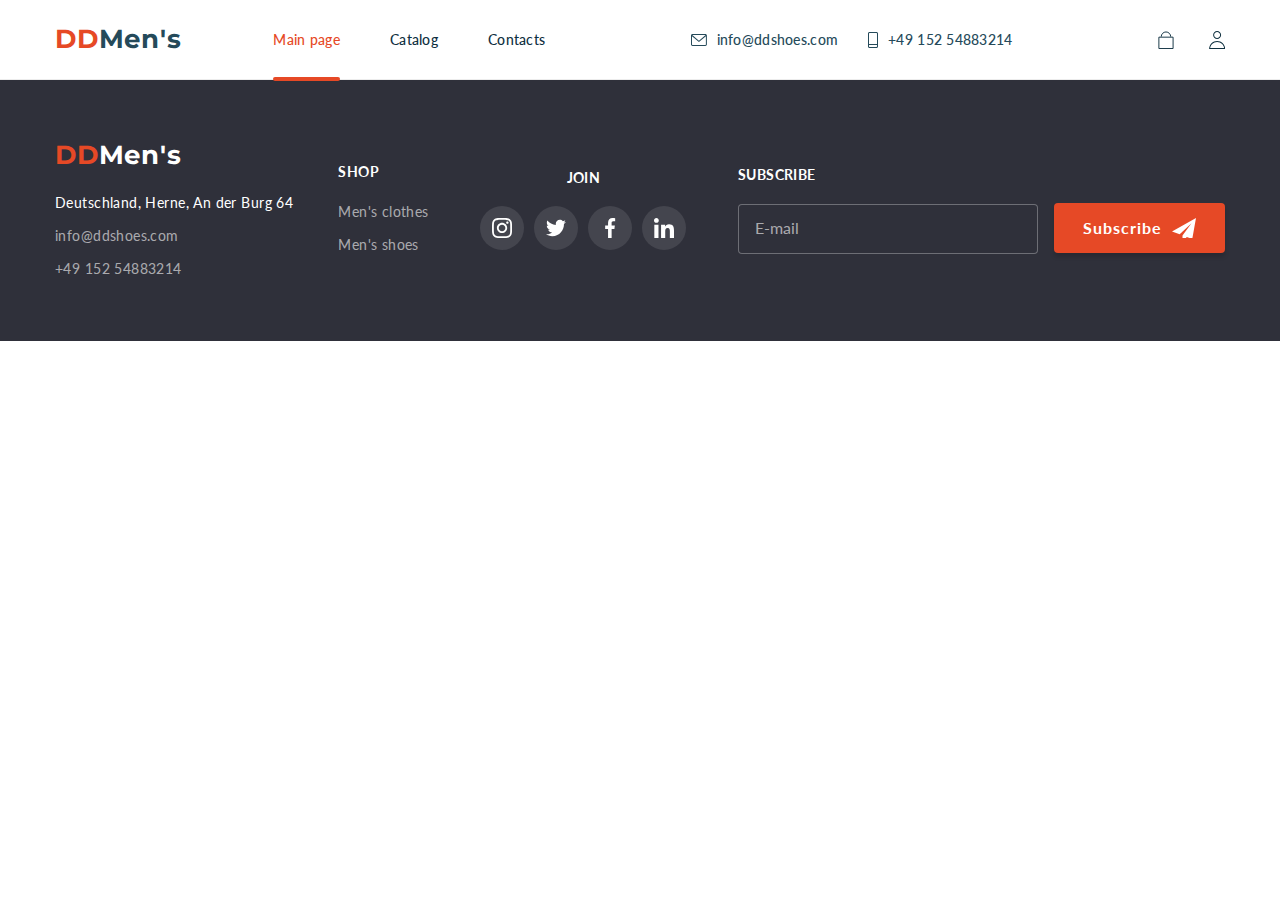
==== commit 26cc2abb: "chane mistakes" ====
--- a/src/index.html
+++ b/src/index.html
@@ -249,7 +249,7 @@
 
         <!-- Shop -->
         <div class="footer-shop">
-          <h3 class="footer-shop__title">footer-Shop</h3>
+          <h3 class="footer-shop__title">Shop</h3>
           <ul class="footer-shop__list">
             <li class="footer-shop__item">
               <a href="./catalog-clothes.html" class="footer-shop__link">
--- a/css/main.min.css
+++ b/css/main.min.css
@@ -1 +1 @@
-.mobile-socials{margin:0;padding:0;list-style:none}.mobile-socials__link{text-decoration:none}.filtration__button,.form-field__button,.modal__button{border-radius:4px;border-width:0}.catalog__title,.footer__title{position:absolute;width:1px;height:1px;margin:-1px;border:0;padding:0;white-space:nowrap;clip-path:inset(100%);clip:rect(0 0 0 0);overflow:hidden}.footer-socials__link{display:flex;align-items:center;justify-content:center;width:44px;height:44px;border-radius:50%;color:#afb1b8}.footer-socials__icon{width:20px;height:20px;fill:currentColor}body{background-color:#fff;color:#0f303f;font-family:Lato,sans-serif;letter-spacing:.03em;font-size:14px;overflow-x:hidden}body.modal-open{overflow:hidden}button{cursor:pointer}html{box-sizing:border-box}*,*::before,*::after{box-sizing:inherit}section{padding-top:60px;padding-bottom:60px}img{display:block;max-width:100%}h1,h2,h3,h4,h5,h6,p{margin-top:0;margin-bottom:0}ul{margin:0;padding:0;list-style:none}li{text-decoration:none}a{text-decoration:none}.backdrop{transition:opacity 250ms cubic-bezier(0.4, 0, 0.2, 1),visibility 250ms cubic-bezier(0.4, 0, 0.2, 1);position:fixed;top:0;left:0;width:100%;height:100%;background-color:rgba(0,0,0,.2)}.backdrop.is-hidden{opacity:0;pointer-events:none;visibility:hidden}.modal{transition:transform 250ms cubic-bezier(0.4, 0, 0.2, 1);position:absolute;top:50%;left:50%;background-color:#fff;transform:translate(-50%, -50%) scale(1)}@media screen and (max-width: 450px){.modal{width:90%;padding:0 15px}}@media screen and (max-height: 560px){.modal{left:50%;top:0;transform:translate(-50%, 0%) scale(1)}}.modal__icon{width:11px;height:11px;fill:currentColor}.modal__button{display:flex;align-items:center;justify-content:center;transition:color 250ms cubic-bezier(0.4, 0, 0.2, 1);position:absolute;padding:0;right:8px;top:8px;cursor:pointer;background-color:#fff;border-radius:50%;width:30px;height:30px;border:1px solid rgba(0,0,0,.1)}.modal__button:hover,.modal__button .close-btn:focus{color:#e64926}.backdrop.is-hidden .modal{transform:translate(-50%, -50%) scale(0.5)}@media screen and (max-height: 560px){.backdrop.is-hidden .modal{transform:translate(-50%, 0%) scale(0.5)}}.modal__button{display:flex;align-items:center;justify-content:center;transition:color 250ms cubic-bezier(0.4, 0, 0.2, 1);position:absolute;padding:0;right:8px;top:8px;cursor:pointer;background-color:#fff;border-radius:50%;width:30px;height:30px;border:1px solid rgba(0,0,0,.1)}.modal__button:hover,.modal__button .close-btn:focus{color:#e64926}.modal__title{font-size:20px;line-height:1.15;margin-bottom:12px;text-align:center;color:#254a5a}.modal-form{max-width:100%;padding:40px 20px}@media screen and (min-width: 450px){.modal-form{width:450px;padding:40px}}@media screen and (min-width: 1200px){.modal-form{width:528px;padding:40px}}.form-field{display:flex;flex-direction:column;margin-bottom:10px;position:relative}.form-field--comm{margin-bottom:20px}.form-field--term{margin-bottom:30px}.form-field__label{font-weight:400;font-size:12px;line-height:1.1666666667;letter-spacing:.01em}.form-field__label:not(:last-child){margin-bottom:4px}.form-field__label--term{font-weight:400;font-size:12px;line-height:1.1666666667;letter-spacing:.03em}@media screen and (min-width: 1200px){.form-field__label--term{font-weight:400;font-size:14px;line-height:1.7142857143;letter-spacing:.03em}}.form-field__input{transition:border-color 250ms cubic-bezier(0.4, 0, 0.2, 1);padding:11px 42px;height:40px;width:100%;border:1px solid rgba(33,33,33,.2);border-radius:4px}.form-field__input:focus{outline:none;border-color:#e64926}.form-field__icon{transition:fill 250ms cubic-bezier(0.4, 0, 0.2, 1);position:absolute;top:50%;left:15px;display:inline-block;width:18px;height:18px}.form-field__icon--check{display:inline-block;width:16px;height:15px;border:2px solid #254a5a;border-radius:2px;margin-right:7px}.form-field__comment{transition:border-color 250ms cubic-bezier(0.4, 0, 0.2, 1);resize:none;margin:0;padding:12px 16px;height:120px;border:1px solid rgba(33,33,33,.2);border-radius:4px;font-size:12px;line-height:1.17;letter-spacing:.01em}.form-field__comment:focus{border-color:#e64926;outline:none}.form-field__comment::placeholder{color:rgba(117,117,117,.5)}.form-field__checkbox{position:absolute;width:1px;height:1px;margin:-1px;padding:0;overflow:hidden;border:0;clip:rect(0 0 0 0)}.form-field__checkbox:checked+.form-field__icon--check{background-image:url(../src/images/icons/modal/term.svg);background-position:center;background-repeat:no-repeat;background-color:#e64926;background-origin:border-box;border-color:#e64926}.form-field__link{margin-left:4px;color:#2196f3;text-decoration:underline}.form-field__button{padding:10px 32px;margin:0 auto;display:block;text-align:center;min-width:216px;background-color:#e64926;color:#fff;box-shadow:0px 4px 4px rgba(0,0,0,.15);cursor:pointer;font-family:inherit;font-weight:700;font-size:16px;line-height:1.88;letter-spacing:.06em}.form .form-field__button:focus,.form .form-field__button:hover{background-color:#188ce8;box-shadow:0px 4px 4px rgba(0,0,0,.15)}.form-field__input:focus~.form-field__icon{fill:#e64926}.header{background-color:#fff;border-bottom:1px solid #ececec;height:60px;display:flex}.header-container{display:flex;align-items:center;justify-content:space-between;padding:0 15px;padding-top:0;padding-bottom:0;width:100%}@media screen and (min-width: 480px){.header-container{width:480px;margin-left:auto;margin-right:auto}}@media screen and (min-width: 768px){.header-container{width:768px}}@media screen and (min-width: 1200px){.header-container{width:1200px}}@media screen and (min-width: 1200px){.header{height:80px}}.site-nav__logo{font-weight:700;font-size:24px;line-height:1.1666666667;letter-spacing:.03em;font-style:normal;font-family:Montserrat,sans-serif;color:#254a5a}@media screen and (min-width: 1200px){.site-nav__logo{font-weight:700;font-size:26px;line-height:1.1923076923;letter-spacing:.03em}}.site-nav__logo-span{color:#e64926}.site-nav__list{display:none}.contact{display:none}.header-actions{display:flex}.header-actions__link{color:#0f303f;transition:fill 250ms cubic-bezier(0.4, 0, 0.2, 1)}.header-actions__link:hover,.header-actions__link:focus{fill:#e64926}.header-actions__link-busket{transition:stroke 250ms cubic-bezier(0.4, 0, 0.2, 1)}.header-actions__link-busket:hover,.header-actions__link-busket:focus{stroke:#e64926}.header-actions__icon{fill:#0f303f}.header-actions__icon:hover,.header-actions__icon:focus{fill:#e64926}.header-actions__icon-busket{fill:none;stroke:#0f303f}.header-actions__icon-busket:hover,.header-actions__icon-busket:focus{stroke:#e64926}@media screen and (min-width: 768px){.site-nav{display:flex;align-items:center}.site-nav__logo{font-weight:700;font-size:26px;line-height:1.1923076923;letter-spacing:.03em;font-weight:700;font-size:24px;line-height:1.1666666667;letter-spacing:.03em;font-style:normal;font-family:Montserrat,sans-serif;color:#254a5a;margin-right:88px}}@media screen and (min-width: 768px)and (min-width: 1200px){.site-nav__logo{font-weight:700;font-size:26px;line-height:1.1923076923;letter-spacing:.03em}}@media screen and (min-width: 768px){.site-nav__logo-span{color:#e64926}}@media screen and (min-width: 768px){.site-nav__list{display:flex}}@media screen and (min-width: 768px){.site-nav__item:not(:last-child){margin-right:50px}}@media screen and (min-width: 768px){.site-nav__link{font-weight:500;font-size:14px;line-height:1.1428571429;letter-spacing:.02em;transition:color 250ms cubic-bezier(0.4, 0, 0.2, 1);position:relative;display:block;padding-top:22px;padding-bottom:22px;color:#0f303f}.site-nav__link:hover,.site-nav__link:focus{color:#e64926}.site-nav__link--current{color:#e64926}.site-nav__link--current::after{position:absolute;display:block;content:"";width:100%;height:4px;background-color:#e64926;border-radius:2px;bottom:0%;margin-bottom:-1px}}@media screen and (min-width: 768px){.contact{display:block}}@media screen and (min-width: 768px){.header-contact__link{font-weight:500;font-size:12px;line-height:1.1666666667;letter-spacing:.02em;transition:color 250ms cubic-bezier(0.4, 0, 0.2, 1);display:flex;align-items:center;gap:10px;color:#254a5a}.header-contact__link:hover,.header-contact__link:focus{color:#e64926}.header-contact__icon{fill:currentColor}}@media screen and (min-width: 768px){.header-actions{display:flex}.header-actions__link{transition:color 250ms cubic-bezier(0.4, 0, 0.2, 1);display:flex;align-items:center;gap:10px;color:#0f303f}.header-actions__link:hover,.header-actions__link:focus{color:#e64926}.header-actions__icon{fill:currentColor;width:16px;height:18px}}@media screen and (min-width: 1200px){.site-nav__logo{margin-right:92px}.site-nav__link{padding-top:32px;padding-bottom:32px}.header-contact__list{display:flex}.header-contact__link{font-weight:500;font-size:14px;line-height:1.1428571429;letter-spacing:.02em}.header-actions__list{display:flex}}@media screen and (min-width: 768px)and (max-width: 1199px){.header-contact__item:not(:last-child){margin-bottom:10px}.header-actions__item:not(:last-child){margin-bottom:10px}}@media screen and (max-width: 767px){.header-actions__list{display:flex}.header-actions__item:not(:last-child){margin-right:10px}}@media screen and (min-width: 1200px){.header-contact__item:not(:last-child){margin-right:30px}.header-actions__item:not(:last-child){margin-right:35px}}.footer{padding:60px 0;background-color:#2f303a}.footer-container{padding:0 15px;padding-top:0;padding-bottom:0;width:100%}@media screen and (min-width: 480px){.footer-container{width:480px;margin-left:auto;margin-right:auto}}@media screen and (min-width: 768px){.footer-container{width:768px}}@media screen and (min-width: 1200px){.footer-container{width:1200px}}@media screen and (max-width: 767px){.footer-container{text-align:center}}@media screen and (min-width: 768px)and (max-width: 1199px){.footer-container{display:flex;flex-wrap:wrap;justify-content:center;align-items:baseline;column-gap:165px;text-align:center}}@media screen and (min-width: 1200px){.footer-container{justify-content:space-between;flex-wrap:nowrap;gap:0;display:flex}}@media screen and (max-width: 1199px){.footer-address{margin-bottom:60px}}.footer-address__logo{font-weight:700;font-size:24px;line-height:1.1666666667;letter-spacing:.03em;font-style:normal;font-family:Montserrat,sans-serif;color:#fff;display:inline-block;margin-bottom:20px}@media screen and (min-width: 1200px){.footer-address__logo{font-weight:700;font-size:26px;line-height:1.1923076923;letter-spacing:.03em}}.footer-address__logo-span{color:#e64926}@media screen and (min-width: 1200px){.footer-address__address{text-align:left;margin-bottom:0px;margin-right:45px}}.footer-address__item:not(:last-child){margin-bottom:9px}.footer-address__link{color:#fff;line-height:1.71;font-style:normal}.footer-address__link--add{transition:color 250ms cubic-bezier(0.4, 0, 0.2, 1);color:rgba(255,255,255,.6)}.footer-address__link--add:hover,.footer-address__link--add:focus{color:#e64926}.footer-shop__title{font-weight:700;font-size:14px;line-height:1.1428571429;letter-spacing:.03em;margin-bottom:20px;text-transform:uppercase;color:#fff}.footer-shop__item:not(:last-child){margin-bottom:9px}.footer-shop__link{transition:color 250ms cubic-bezier(0.4, 0, 0.2, 1);color:rgba(255,255,255,.6);line-height:1.71;font-style:normal}.footer-shop__link:hover,.footer-shop__link:focus{color:#e64926}@media screen and (min-width: 1200px){.footer-shop{margin-right:auto;margin-bottom:0%}}.footer-socials__title{font-weight:700;font-size:14px;line-height:1.1428571429;letter-spacing:.03em;margin-bottom:20px;text-transform:uppercase;color:#fff}@media screen and (min-width: 1200px){.footer-socials__title{text-align:center}}.footer-socials__list{display:flex;gap:10px;justify-content:center}.footer-socials__link{transition:background-color 250ms cubic-bezier(0.4, 0, 0.2, 1);background-color:rgba(255,255,255,.1)}.footer-socials__link:hover,.footer-socials__link:focus{color:#fff;background-color:#e64926}.footer-socials__icon{fill:#fff}@media screen and (max-width: 1199px){.footer-socials{margin-bottom:60px}}@media screen and (min-width: 1200px){.footer-socials{margin-right:auto;margin-bottom:0%}}.footer-subscribe__text{font-weight:700;font-size:14px;line-height:1.1428571429;letter-spacing:.03em;display:block;margin-bottom:20px;margin-top:0;text-transform:uppercase;color:#fff}.form-footer__input{transition:#ececec 250ms cubic-bezier(0.4, 0, 0.2, 1);display:block;width:100%;height:50px;margin:0 auto;padding:13px 16px;margin-bottom:20px;border-radius:4px;border:1px solid rgba(255,255,255,.3);background-color:#2f303a;color:#fff}.form-footer__input::placeholder{color:rgba(255,255,255,.6);font-family:inherit;font-size:100%;font-size:16px;line-height:1.15}@media screen and (min-width: 768px){.form-footer__input{width:450px}}@media screen and (min-width: 1200px){.form-footer__input{display:inline-block;margin-bottom:0;margin-right:12px;width:300px}}.form-footer__button{display:inline-flex;align-items:center;padding:8px 29px;min-width:170px;min-height:50px;font-family:inherit;text-align:center;border-radius:4px;background-color:#e64926;color:#fff;cursor:pointer;display:inline-flex;align-items:center;justify-content:center;transition:background-color 250ms cubic-bezier(0.4, 0, 0.2, 1);font-weight:700;font-size:16px;line-height:1.875;letter-spacing:.06em;border:none;margin:0;box-shadow:0px 4px 4px rgba(0,0,0,.15);font-style:normal}.form-footer__button:hover,.form-footer__button:focus{background-color:#254a5a}.form-footer__button::after{content:"";display:inline-block;width:24px;height:20px;margin-left:10px;background-image:url(../src/images/icons/footer/send.svg)}.burger__btn{background:rgba(0,0,0,0);border:none;padding:0}.burger__btn--opened{display:flex;align-items:center;justify-content:center;top:10px;right:15px}.burger__btn--opened:hover .burger__icon,.burger__btn--opened:focus .burger__icon{stroke:#e64926}.burger__btn.is-open .burger__icon-opened{display:none}.burger__btn.is-open .burger__icon-crossed{display:block}.burger__btn--closed{display:flex;align-items:center;justify-content:center;position:absolute;top:10px;right:15px;height:40px;width:40px}.burger__btn--closed:hover .burger__icon,.burger__btn--closed:focus .burger__icon{fill:#e64926}@media screen and (min-width: 768px){.burger__btn{display:none}}.burger__icon{transition:fill 250ms cubic-bezier(0.4, 0, 0.2, 1);display:block;width:40px;height:40px;fill:#0f303f}.burger__icon--opened{stroke:#0f303f;width:30px}.mobile-menu{transition:opacity 250ms cubic-bezier(0.4, 0, 0.2, 1),visibility 250ms cubic-bezier(0.4, 0, 0.2, 1);position:absolute;top:0;left:0;width:100%;height:100vh;background-color:#fff;opacity:0;visibility:hidden;z-index:100;pointer-events:none;overflow-y:scroll}.mobile-menu.is-open{opacity:1;visibility:visible;pointer-events:auto}.menu-container{padding:0 15px;padding-top:0;padding-bottom:0;width:100%;height:100%;position:relative;padding-left:40px;padding-bottom:48px;padding-top:48px;display:flex;flex-direction:column}@media screen and (min-width: 480px){.menu-container{width:480px;margin-left:auto;margin-right:auto}}@media screen and (min-width: 768px){.menu-container{width:768px}}@media screen and (min-width: 1200px){.menu-container{width:1200px}}.mobile-actions{display:flex;align-items:center;justify-content:center;height:18px;width:16px}.mobile-nav__item:not(:last-child){margin-bottom:36px}.mobile-nav__link{transition:color 250ms cubic-bezier(0.4, 0, 0.2, 1);font-weight:500;font-size:40px;line-height:1.175;letter-spacing:.02em;color:#0f303f}.mobile-nav__link--current{color:#e64926}.mobile-nav__link:hover,.mobile-nav__link:focus{color:#e64926}.mobile-contact__list{margin-top:auto;margin-bottom:64px}.mobile-contact__item{font-weight:500;font-size:34px;line-height:1.1764705882;letter-spacing:.02em}.mobile-contact__item:nth-child(1){font-weight:500;font-size:34px;line-height:1.1764705882;letter-spacing:.02em;color:#e64926}@media screen and (max-width: 380px){.mobile-contact__item:nth-child(1){font-size:28px}}.mobile-contact__item:nth-child(2){font-weight:500;font-size:24px;line-height:1.1666666667;letter-spacing:.02em;color:#254a5a}@media screen and (max-width: 380px){.mobile-contact__item:nth-child(2){font-size:24px}}.mobile-contact__item:not(:last-child){margin-bottom:32px}.mobile-contact__link{transition:color 250ms cubic-bezier(0.4, 0, 0.2, 1);color:inherit}.mobile-socials{display:flex;flex-wrap:wrap}.mobile-socials__item:not(:last-child){padding-right:10px;margin-right:10px;border-right:1px solid rgba(33,33,33,.2)}.mobile-socials__link{display:inline-block;font-weight:500;font-size:18px;line-height:1.2222222222;letter-spacing:.02em;color:#e64926}@media screen and (min-width: 768px){.mobile-socials__link{display:none}}@media screen and (min-width: 768px){.mobile-socials{display:none}}.hero-catalog{padding:0 15px;padding-top:0;padding-bottom:0;width:100%;padding:118px 0;background-color:#2f303a;margin:0 auto;background-size:cover;background-repeat:no-repeat;background-position:center;text-align:center;max-width:100%;background-color:#2f303a;background-image:linear-gradient(to right, rgba(47, 48, 58, 0.4), rgba(47, 48, 58, 0.4)),url(../src/images/catalog/hero.jpg)}@media screen and (min-width: 480px){.hero-catalog{width:480px;margin-left:auto;margin-right:auto}}@media screen and (min-width: 768px){.hero-catalog{width:768px}}@media screen and (min-width: 1200px){.hero-catalog{width:1200px}}@media screen and (min-width: 1200px){.hero-catalog{background-image:linear-gradient(to right, rgba(47, 48, 58, 0.4), rgba(47, 48, 58, 0.4)),url(../src/images/catalog/hero.jpg);max-width:1600px;padding-top:200px;padding-bottom:200px}}.hero-catalog__title{font-weight:900;font-size:26px;line-height:1.6153846154;letter-spacing:.06em;max-width:360px;margin-bottom:40px;margin-left:auto;margin-right:auto;text-transform:uppercase;text-align:center;color:#fff}@media screen and (min-width: 1200px){.hero-catalog__title{max-width:696px;font-size:44px;line-height:1.36}}.hero-catalog__item:not(:last-child){margin-bottom:30px}.hero-catalog__button{transition:background-color 250ms cubic-bezier(0.4, 0, 0.2, 1),color 250ms cubic-bezier(0.4, 0, 0.2, 1);display:inline-block;align-items:center;padding:10px 32px;min-width:200px;min-height:50px;font-family:inherit;text-align:center;border-radius:4px;background-color:#0f303f;color:#cec6c4;cursor:pointer;font-weight:700;font-size:16px;line-height:1.875;letter-spacing:.06em;border:none;box-shadow:0 4px 4px rgba(0,0,0,.15)}.hero-catalog__button:focus,.hero-catalog__button:hover{background-color:#e64926;color:#fff}.catalog-container{padding:0 15px;padding-top:0;padding-bottom:0;width:100%}@media screen and (min-width: 480px){.catalog-container{width:480px;margin-left:auto;margin-right:auto}}@media screen and (min-width: 768px){.catalog-container{width:768px}}@media screen and (min-width: 1200px){.catalog-container{width:1200px}}.filtration__list{display:flex;align-items:center;justify-content:center;margin:0 auto;margin-bottom:50px;flex-wrap:wrap;row-gap:15px;column-gap:8px}@media screen and (max-width: 768px){.filtration__list{justify-content:flex-start}}.filtration__button{transition:color 250ms cubic-bezier(0.4, 0, 0.2, 1),background-color 250ms cubic-bezier(0.4, 0, 0.2, 1),box-shadow 250ms cubic-bezier(0.4, 0, 0.2, 1);font-weight:500;font-size:16px;line-height:1.625;letter-spacing:.03em;display:block;align-items:center;padding:6px 22px;min-width:100%;min-height:100%;font-family:inherit;text-align:center;border-radius:4px;background-color:#0f303f;color:#cec6c4;cursor:pointer}.filtration__button:hover,.filtration__button:focus{background-color:#e64926;color:#fff;box-shadow:0px 3px 1px rgba(0,0,0,.1),0px 1px 2px rgba(0,0,0,.08),0px 2px 2px rgba(0,0,0,.12)}.filtration__button.active{background-color:#e64926;color:#fff}.catalog-list__container{overflow:hidden}.catalog-overlay__list{display:flex;flex-wrap:wrap;gap:30px}.catalog-overlay__item{display:none}.catalog-overlay__item.show{display:block}.catalog-overlay__link{transition:box-shadow 250ms cubic-bezier(0.4, 0, 0.2, 1);height:100%;display:flex;flex-direction:column;border-radius:0px 0px 4px 4px;background:#fff;border:1px solid #eee;max-height:450px}@media screen and (min-width: 768px){.catalog-overlay__link{max-width:354px}}@media screen and (min-width: 1200px){.catalog-overlay__link{max-width:370px}}.catalog-overlay__link:hover,.catalog-overlay__link:focus{box-shadow:0px 3px 1px rgba(0,0,0,.1),0px 1px 2px rgba(0,0,0,.08),0px 2px 2px rgba(0,0,0,.12)}.product-description{position:relative;overflow:hidden}.catalog-overlay__description{transition:transform 250ms cubic-bezier(0.4, 0, 0.2, 1);position:absolute;width:100%;height:100%;top:0;left:0;background-color:rgba(230,73,38,.9);z-index:10;transform:translateY(101%)}.catalog-overlay__item:hover .catalog-overlay__description,.catalog-overlay__item:focus .catalog-overlay__description{transform:translateY(0)}.catalog-overlay__text{padding:20px 15px;font-size:14px;line-height:1.5;color:#fff;display:block}@media screen and (min-width: 480px){.catalog-overlay__text{font-size:18px;line-height:1.56;padding:77px 24px}}@media screen and (min-width: 768px){.catalog-overlay__text{padding-top:49px;padding-bottom:77px}}@media screen and (min-width: 1200px){.catalog-overlay__text{padding-top:63px;padding-bottom:63px}}.catalog-cards{padding:20px 24px;flex-grow:1;position:relative}.catalog-cards__title{font-weight:700;font-size:18px;line-height:2;letter-spacing:.06em;margin-bottom:4px;color:#254a5a}@media screen and (min-width: 768px)and (max-width: 1199px){.catalog-cards__title{max-width:304px}}.catalog-cards__text{font-size:16px;line-height:1.88;color:#0f303f}.catalog-cards__button{display:block;align-items:center;padding:8px 8px;min-width:30px;min-height:30px;font-family:inherit;text-align:center;border-radius:4px;cursor:pointer;border:none;overflow:hidden;background:rgba(0,0,0,0);position:absolute;bottom:20px;right:10px}.catalog-cards__button:hover .catalog-cards__button::before,.catalog-cards__button:focus .catalog-cards__button::before{fill:#e64926}.catalog-cards__button:hover,.catalog-cards__button:focus{fill:#e64926}.catalog-cards__button::before{content:"";background-image:url(../src/images/icons/catalog/cart.svg);display:inline-block;width:35px;height:35px;fill:#254a5a}.catalog-cards__button::before:hover,.catalog-cards__button::before:focus{fill:#e64926}/*# sourceMappingURL=main.min.css.map */+.mobile-socials{margin:0;padding:0;list-style:none}.mobile-socials__link{text-decoration:none}.filtration__button,.form-field__button,.modal__button{border-radius:4px;border-width:0}.catalog__title,.footer__title{position:absolute;width:1px;height:1px;margin:-1px;border:0;padding:0;white-space:nowrap;clip-path:inset(100%);clip:rect(0 0 0 0);overflow:hidden}.footer-socials__link{display:flex;align-items:center;justify-content:center;width:44px;height:44px;border-radius:50%;color:#afb1b8}.footer-socials__icon{width:20px;height:20px;fill:currentColor}body{background-color:#fff;color:#0f303f;font-family:Lato,sans-serif;letter-spacing:.03em;font-size:14px;overflow-x:hidden}body.modal-open{overflow:hidden}button{cursor:pointer}html{box-sizing:border-box}*,*::before,*::after{box-sizing:inherit}section{padding-top:60px;padding-bottom:60px}img{display:block;max-width:100%}h1,h2,h3,h4,h5,h6,p{margin-top:0;margin-bottom:0}ul{margin:0;padding:0;list-style:none}li{text-decoration:none}a{text-decoration:none}.backdrop{transition:opacity 250ms cubic-bezier(0.4, 0, 0.2, 1),visibility 250ms cubic-bezier(0.4, 0, 0.2, 1);position:fixed;top:0;left:0;width:100%;height:100%;background-color:rgba(0,0,0,.2)}.backdrop.is-hidden{opacity:0;pointer-events:none;visibility:hidden}.modal{transition:transform 250ms cubic-bezier(0.4, 0, 0.2, 1);position:absolute;top:50%;left:50%;background-color:#fff;transform:translate(-50%, -50%) scale(1)}@media screen and (max-width: 450px){.modal{width:90%;padding:0 15px}}@media screen and (max-height: 560px){.modal{left:50%;top:0;transform:translate(-50%, 0%) scale(1)}}.modal__icon{width:11px;height:11px;fill:currentColor}.modal__button{display:flex;align-items:center;justify-content:center;transition:color 250ms cubic-bezier(0.4, 0, 0.2, 1);position:absolute;padding:0;right:8px;top:8px;cursor:pointer;background-color:#fff;border-radius:50%;width:30px;height:30px;border:1px solid rgba(0,0,0,.1)}.modal__button:hover,.modal__button .close-btn:focus{color:#e64926}.backdrop.is-hidden .modal{transform:translate(-50%, -50%) scale(0.5)}@media screen and (max-height: 560px){.backdrop.is-hidden .modal{transform:translate(-50%, 0%) scale(0.5)}}.modal__button{display:flex;align-items:center;justify-content:center;transition:color 250ms cubic-bezier(0.4, 0, 0.2, 1);position:absolute;padding:0;right:8px;top:8px;cursor:pointer;background-color:#fff;border-radius:50%;width:30px;height:30px;border:1px solid rgba(0,0,0,.1)}.modal__button:hover,.modal__button .close-btn:focus{color:#e64926}.modal__title{font-size:20px;line-height:1.15;margin-bottom:12px;text-align:center;color:#254a5a}.modal-form{max-width:100%;padding:40px 20px}@media screen and (min-width: 450px){.modal-form{width:450px;padding:40px}}@media screen and (min-width: 1200px){.modal-form{width:528px;padding:40px}}.form-field{display:flex;flex-direction:column;margin-bottom:10px;position:relative}.form-field--comm{margin-bottom:20px}.form-field--term{margin-bottom:30px}.form-field__label{font-weight:400;font-size:12px;line-height:1.1666666667;letter-spacing:.01em}.form-field__label:not(:last-child){margin-bottom:4px}.form-field__label--term{font-weight:400;font-size:12px;line-height:1.1666666667;letter-spacing:.03em}@media screen and (min-width: 1200px){.form-field__label--term{font-weight:400;font-size:14px;line-height:1.7142857143;letter-spacing:.03em}}.form-field__input{transition:border-color 250ms cubic-bezier(0.4, 0, 0.2, 1);padding:11px 42px;height:40px;width:100%;border:1px solid rgba(33,33,33,.2);border-radius:4px}.form-field__input:focus{outline:none;border-color:#e64926}.form-field__icon{transition:fill 250ms cubic-bezier(0.4, 0, 0.2, 1);position:absolute;top:50%;left:15px;display:inline-block;width:18px;height:18px}.form-field__icon--check{display:inline-block;width:16px;height:15px;border:2px solid #254a5a;border-radius:2px;margin-right:7px}.form-field__comment{transition:border-color 250ms cubic-bezier(0.4, 0, 0.2, 1);resize:none;margin:0;padding:12px 16px;height:120px;border:1px solid rgba(33,33,33,.2);border-radius:4px;font-size:12px;line-height:1.17;letter-spacing:.01em}.form-field__comment:focus{border-color:#e64926;outline:none}.form-field__comment::placeholder{color:rgba(117,117,117,.5)}.form-field__checkbox{position:absolute;width:1px;height:1px;margin:-1px;padding:0;overflow:hidden;border:0;clip:rect(0 0 0 0)}.form-field__checkbox:checked+.form-field__icon--check{background-image:url(../src/images/icons/modal/term.svg);background-position:center;background-repeat:no-repeat;background-color:#e64926;background-origin:border-box;border-color:#e64926}.form-field__link{margin-left:4px;color:#2196f3;text-decoration:underline}.form-field__button{padding:10px 32px;margin:0 auto;display:block;text-align:center;min-width:216px;background-color:#e64926;color:#fff;box-shadow:0px 4px 4px rgba(0,0,0,.15);cursor:pointer;font-family:inherit;font-weight:700;font-size:16px;line-height:1.88;letter-spacing:.06em}.form .form-field__button:focus,.form .form-field__button:hover{background-color:#188ce8;box-shadow:0px 4px 4px rgba(0,0,0,.15)}.form-field__input:focus~.form-field__icon{fill:#e64926}.header{background-color:#fff;border-bottom:1px solid #ececec;height:60px;display:flex}.header-container{display:flex;align-items:center;justify-content:space-between;padding:0 15px;padding-top:0;padding-bottom:0;width:100%}@media screen and (min-width: 480px){.header-container{width:480px;margin-left:auto;margin-right:auto}}@media screen and (min-width: 768px){.header-container{width:768px}}@media screen and (min-width: 1200px){.header-container{width:1200px}}@media screen and (min-width: 1200px){.header{height:80px}}.site-nav__logo{font-weight:700;font-size:24px;line-height:1.1666666667;letter-spacing:.03em;font-style:normal;font-family:Montserrat,sans-serif;color:#254a5a}@media screen and (min-width: 1200px){.site-nav__logo{font-weight:700;font-size:26px;line-height:1.1923076923;letter-spacing:.03em}}.site-nav__logo-span{color:#e64926}.site-nav__list{display:none}.contact{display:none}.header-actions{display:flex}.header-actions__link{color:#0f303f;transition:fill 250ms cubic-bezier(0.4, 0, 0.2, 1)}.header-actions__link:hover,.header-actions__link:focus{fill:#e64926}.header-actions__link-busket{transition:stroke 250ms cubic-bezier(0.4, 0, 0.2, 1)}.header-actions__link-busket:hover,.header-actions__link-busket:focus{stroke:#e64926}.header-actions__icon{fill:#0f303f}.header-actions__icon:hover,.header-actions__icon:focus{fill:#e64926}.header-actions__icon-busket{fill:none;stroke:#0f303f}.header-actions__icon-busket:hover,.header-actions__icon-busket:focus{stroke:#e64926}@media screen and (min-width: 768px){.site-nav{display:flex;align-items:center}.site-nav__logo{font-weight:700;font-size:26px;line-height:1.1923076923;letter-spacing:.03em;font-weight:700;font-size:24px;line-height:1.1666666667;letter-spacing:.03em;font-style:normal;font-family:Montserrat,sans-serif;color:#254a5a;margin-right:88px}}@media screen and (min-width: 768px)and (min-width: 1200px){.site-nav__logo{font-weight:700;font-size:26px;line-height:1.1923076923;letter-spacing:.03em}}@media screen and (min-width: 768px){.site-nav__logo-span{color:#e64926}}@media screen and (min-width: 768px){.site-nav__list{display:flex}}@media screen and (min-width: 768px){.site-nav__item:not(:last-child){margin-right:50px}}@media screen and (min-width: 768px){.site-nav__link{font-weight:500;font-size:14px;line-height:1.1428571429;letter-spacing:.02em;transition:color 250ms cubic-bezier(0.4, 0, 0.2, 1);position:relative;display:block;padding-top:22px;padding-bottom:22px;color:#0f303f}.site-nav__link:hover,.site-nav__link:focus{color:#e64926}.site-nav__link--current{color:#e64926}.site-nav__link--current::after{position:absolute;display:block;content:"";width:100%;height:4px;background-color:#e64926;border-radius:2px;bottom:0%;margin-bottom:-1px}}@media screen and (min-width: 768px){.contact{display:block}}@media screen and (min-width: 768px){.header-contact__link{font-weight:500;font-size:12px;line-height:1.1666666667;letter-spacing:.02em;transition:color 250ms cubic-bezier(0.4, 0, 0.2, 1);display:flex;align-items:center;gap:10px;color:#254a5a}.header-contact__link:hover,.header-contact__link:focus{color:#e64926}.header-contact__icon{fill:currentColor}}@media screen and (min-width: 768px){.header-actions{display:flex}.header-actions__link{transition:color 250ms cubic-bezier(0.4, 0, 0.2, 1);display:flex;align-items:center;gap:10px;color:#0f303f}.header-actions__link:hover,.header-actions__link:focus{color:#e64926}.header-actions__icon{fill:currentColor;width:16px;height:18px}}@media screen and (min-width: 1200px){.site-nav__logo{margin-right:92px}.site-nav__link{padding-top:32px;padding-bottom:32px}.header-contact__list{display:flex}.header-contact__link{font-weight:500;font-size:14px;line-height:1.1428571429;letter-spacing:.02em}.header-actions__list{display:flex}}@media screen and (min-width: 768px)and (max-width: 1199px){.header-contact__item:not(:last-child){margin-bottom:10px}.header-actions__item:not(:last-child){margin-bottom:10px}}@media screen and (max-width: 767px){.header-actions__list{display:flex}.header-actions__item:not(:last-child){margin-right:10px}}@media screen and (min-width: 1200px){.header-contact__item:not(:last-child){margin-right:30px}.header-actions__item:not(:last-child){margin-right:35px}}.footer{padding:60px 0;background-color:#2f303a}.footer-container{padding:0 15px;padding-top:0;padding-bottom:0;width:100%}@media screen and (min-width: 480px){.footer-container{width:480px;margin-left:auto;margin-right:auto}}@media screen and (min-width: 768px){.footer-container{width:768px}}@media screen and (min-width: 1200px){.footer-container{width:1200px}}@media screen and (max-width: 767px){.footer-container{text-align:center}}@media screen and (min-width: 768px)and (max-width: 1199px){.footer-container{display:flex;flex-wrap:wrap;justify-content:center;align-items:baseline;column-gap:165px;text-align:center}}@media screen and (min-width: 1200px){.footer-container{justify-content:space-between;flex-wrap:nowrap;gap:0;display:flex;align-items:center}}@media screen and (max-width: 1199px){.footer-address{margin-bottom:60px}}.footer-address__logo{font-weight:700;font-size:24px;line-height:1.1666666667;letter-spacing:.03em;font-style:normal;font-family:Montserrat,sans-serif;color:#fff;display:inline-block;margin-bottom:20px}@media screen and (min-width: 1200px){.footer-address__logo{font-weight:700;font-size:26px;line-height:1.1923076923;letter-spacing:.03em}}.footer-address__logo-span{color:#e64926}@media screen and (min-width: 1200px){.footer-address__address{text-align:left;margin-bottom:0px;margin-right:45px}}.footer-address__item:not(:last-child){margin-bottom:9px}.footer-address__link{color:#fff;line-height:1.71;font-style:normal}.footer-address__link--add{transition:color 250ms cubic-bezier(0.4, 0, 0.2, 1);color:rgba(255,255,255,.6)}.footer-address__link--add:hover,.footer-address__link--add:focus{color:#e64926}.footer-shop__title{font-weight:700;font-size:14px;line-height:1.1428571429;letter-spacing:.03em;margin-bottom:20px;text-transform:uppercase;color:#fff}.footer-shop__item:not(:last-child){margin-bottom:9px}.footer-shop__link{transition:color 250ms cubic-bezier(0.4, 0, 0.2, 1);color:rgba(255,255,255,.6);line-height:1.71;font-style:normal}.footer-shop__link:hover,.footer-shop__link:focus{color:#e64926}@media screen and (min-width: 1200px){.footer-shop{margin-right:auto;margin-bottom:0%}}.footer-socials__title{font-weight:700;font-size:14px;line-height:1.1428571429;letter-spacing:.03em;margin-bottom:20px;text-transform:uppercase;color:#fff}@media screen and (min-width: 1200px){.footer-socials__title{text-align:center}}.footer-socials__list{display:flex;gap:10px;justify-content:center}.footer-socials__link{transition:background-color 250ms cubic-bezier(0.4, 0, 0.2, 1);background-color:rgba(255,255,255,.1)}.footer-socials__link:hover,.footer-socials__link:focus{color:#fff;background-color:#e64926}.footer-socials__icon{fill:#fff}@media screen and (max-width: 1199px){.footer-socials{margin-bottom:60px}}@media screen and (min-width: 1200px){.footer-socials{margin-right:auto;margin-bottom:0%}}.footer-subscribe__text{font-weight:700;font-size:14px;line-height:1.1428571429;letter-spacing:.03em;display:block;margin-bottom:20px;margin-top:0;text-transform:uppercase;color:#fff}.form-footer__input{transition:#ececec 250ms cubic-bezier(0.4, 0, 0.2, 1);display:block;width:100%;height:50px;margin:0 auto;padding:13px 16px;margin-bottom:20px;border-radius:4px;border:1px solid rgba(255,255,255,.3);background-color:#2f303a;color:#fff}.form-footer__input::placeholder{color:rgba(255,255,255,.6);font-family:inherit;font-size:100%;font-size:16px;line-height:1.15}@media screen and (min-width: 768px){.form-footer__input{width:450px}}@media screen and (min-width: 1200px){.form-footer__input{display:inline-block;margin-bottom:0;margin-right:12px;width:300px}}.form-footer__button{display:inline-flex;align-items:center;padding:8px 29px;min-width:170px;min-height:50px;font-family:inherit;text-align:center;border-radius:4px;background-color:#e64926;color:#fff;cursor:pointer;display:inline-flex;align-items:center;justify-content:center;transition:background-color 250ms cubic-bezier(0.4, 0, 0.2, 1);font-weight:700;font-size:16px;line-height:1.875;letter-spacing:.06em;border:none;margin:0;box-shadow:0px 4px 4px rgba(0,0,0,.15);font-style:normal}.form-footer__button:hover,.form-footer__button:focus{background-color:#254a5a}.form-footer__button::after{content:"";display:inline-block;width:24px;height:20px;margin-left:10px;background-image:url(../src/images/icons/footer/send.svg)}.burger__btn{background:rgba(0,0,0,0);border:none;padding:0}.burger__btn--opened{display:flex;align-items:center;justify-content:center;top:10px;right:15px}.burger__btn--opened:hover .burger__icon,.burger__btn--opened:focus .burger__icon{stroke:#e64926}.burger__btn.is-open .burger__icon-opened{display:none}.burger__btn.is-open .burger__icon-crossed{display:block}.burger__btn--closed{display:flex;align-items:center;justify-content:center;position:absolute;top:10px;right:15px;height:40px;width:40px}.burger__btn--closed:hover .burger__icon,.burger__btn--closed:focus .burger__icon{fill:#e64926}@media screen and (min-width: 768px){.burger__btn{display:none}}.burger__icon{transition:fill 250ms cubic-bezier(0.4, 0, 0.2, 1);display:block;width:40px;height:40px;fill:#0f303f}.burger__icon--opened{stroke:#0f303f;width:30px}.mobile-menu{transition:opacity 250ms cubic-bezier(0.4, 0, 0.2, 1),visibility 250ms cubic-bezier(0.4, 0, 0.2, 1);position:absolute;top:0;left:0;width:100%;height:100vh;background-color:#fff;opacity:0;visibility:hidden;z-index:100;pointer-events:none;overflow-y:scroll}.mobile-menu.is-open{opacity:1;visibility:visible;pointer-events:auto}.menu-container{padding:0 15px;padding-top:0;padding-bottom:0;width:100%;height:100%;position:relative;padding-left:40px;padding-bottom:48px;padding-top:48px;display:flex;flex-direction:column}@media screen and (min-width: 480px){.menu-container{width:480px;margin-left:auto;margin-right:auto}}@media screen and (min-width: 768px){.menu-container{width:768px}}@media screen and (min-width: 1200px){.menu-container{width:1200px}}.mobile-actions{display:flex;align-items:center;justify-content:center;height:18px;width:16px}.mobile-nav__item:not(:last-child){margin-bottom:36px}.mobile-nav__link{transition:color 250ms cubic-bezier(0.4, 0, 0.2, 1);font-weight:500;font-size:40px;line-height:1.175;letter-spacing:.02em;color:#0f303f}.mobile-nav__link--current{color:#e64926}.mobile-nav__link:hover,.mobile-nav__link:focus{color:#e64926}.mobile-contact__list{margin-top:auto;margin-bottom:64px}.mobile-contact__item{font-weight:500;font-size:34px;line-height:1.1764705882;letter-spacing:.02em}.mobile-contact__item:nth-child(1){font-weight:500;font-size:34px;line-height:1.1764705882;letter-spacing:.02em;color:#e64926}@media screen and (max-width: 380px){.mobile-contact__item:nth-child(1){font-size:28px}}.mobile-contact__item:nth-child(2){font-weight:500;font-size:24px;line-height:1.1666666667;letter-spacing:.02em;color:#254a5a}@media screen and (max-width: 380px){.mobile-contact__item:nth-child(2){font-size:24px}}.mobile-contact__item:not(:last-child){margin-bottom:32px}.mobile-contact__link{transition:color 250ms cubic-bezier(0.4, 0, 0.2, 1);color:inherit}.mobile-socials{display:flex;flex-wrap:wrap}.mobile-socials__item:not(:last-child){padding-right:10px;margin-right:10px;border-right:1px solid rgba(33,33,33,.2)}.mobile-socials__link{display:inline-block;font-weight:500;font-size:18px;line-height:1.2222222222;letter-spacing:.02em;color:#e64926}@media screen and (min-width: 768px){.mobile-socials__link{display:none}}@media screen and (min-width: 768px){.mobile-socials{display:none}}.hero-catalog{padding:0 15px;padding-top:0;padding-bottom:0;width:100%;padding:118px 0;background-color:#2f303a;margin:0 auto;background-size:cover;background-repeat:no-repeat;background-position:center;text-align:center;max-width:100%;background-color:#2f303a;background-image:linear-gradient(to right, rgba(47, 48, 58, 0.4), rgba(47, 48, 58, 0.4)),url(../src/images/catalog/hero.jpg)}@media screen and (min-width: 480px){.hero-catalog{width:480px;margin-left:auto;margin-right:auto}}@media screen and (min-width: 768px){.hero-catalog{width:768px}}@media screen and (min-width: 1200px){.hero-catalog{width:1200px}}@media screen and (min-width: 1200px){.hero-catalog{background-image:linear-gradient(to right, rgba(47, 48, 58, 0.4), rgba(47, 48, 58, 0.4)),url(../src/images/catalog/hero.jpg);max-width:1600px;padding-top:200px;padding-bottom:200px}}.hero-catalog__title{font-weight:900;font-size:26px;line-height:1.6153846154;letter-spacing:.06em;max-width:360px;margin-bottom:40px;margin-left:auto;margin-right:auto;text-transform:uppercase;text-align:center;color:#fff}@media screen and (min-width: 1200px){.hero-catalog__title{max-width:696px;font-size:44px;line-height:1.36}}.hero-catalog__item:not(:last-child){margin-bottom:30px}.hero-catalog__button{transition:background-color 250ms cubic-bezier(0.4, 0, 0.2, 1),color 250ms cubic-bezier(0.4, 0, 0.2, 1);display:inline-block;align-items:center;padding:10px 32px;min-width:200px;min-height:50px;font-family:inherit;text-align:center;border-radius:4px;background-color:#0f303f;color:#cec6c4;cursor:pointer;font-weight:700;font-size:16px;line-height:1.875;letter-spacing:.06em;border:none;box-shadow:0 4px 4px rgba(0,0,0,.15)}.hero-catalog__button:focus,.hero-catalog__button:hover{background-color:#e64926;color:#fff}.catalog-container{padding:0 15px;padding-top:0;padding-bottom:0;width:100%}@media screen and (min-width: 480px){.catalog-container{width:480px;margin-left:auto;margin-right:auto}}@media screen and (min-width: 768px){.catalog-container{width:768px}}@media screen and (min-width: 1200px){.catalog-container{width:1200px}}.filtration__list{display:flex;align-items:center;justify-content:center;margin:0 auto;margin-bottom:50px;flex-wrap:wrap;row-gap:15px;column-gap:8px}@media screen and (max-width: 768px){.filtration__list{justify-content:flex-start}}.filtration__button{transition:color 250ms cubic-bezier(0.4, 0, 0.2, 1),background-color 250ms cubic-bezier(0.4, 0, 0.2, 1),box-shadow 250ms cubic-bezier(0.4, 0, 0.2, 1);font-weight:500;font-size:16px;line-height:1.625;letter-spacing:.03em;display:block;align-items:center;padding:6px 22px;min-width:100%;min-height:100%;font-family:inherit;text-align:center;border-radius:4px;background-color:#0f303f;color:#cec6c4;cursor:pointer}.filtration__button:hover,.filtration__button:focus{background-color:#e64926;color:#fff;box-shadow:0px 3px 1px rgba(0,0,0,.1),0px 1px 2px rgba(0,0,0,.08),0px 2px 2px rgba(0,0,0,.12)}.filtration__button.active{background-color:#e64926;color:#fff}.catalog-list__container{overflow:hidden}.catalog-overlay__list{display:flex;flex-wrap:wrap;gap:30px}.catalog-overlay__item{display:none}.catalog-overlay__item.show{display:block}.catalog-overlay__link{transition:box-shadow 250ms cubic-bezier(0.4, 0, 0.2, 1);height:100%;display:flex;flex-direction:column;border-radius:0px 0px 4px 4px;background:#fff;border:1px solid #eee;max-height:450px}@media screen and (min-width: 768px){.catalog-overlay__link{max-width:354px}}@media screen and (min-width: 1200px){.catalog-overlay__link{max-width:370px}}.catalog-overlay__link:hover,.catalog-overlay__link:focus{box-shadow:0px 3px 1px rgba(0,0,0,.1),0px 1px 2px rgba(0,0,0,.08),0px 2px 2px rgba(0,0,0,.12)}.product-description{position:relative;overflow:hidden}.catalog-overlay__description{transition:transform 250ms cubic-bezier(0.4, 0, 0.2, 1);position:absolute;width:100%;height:100%;top:0;left:0;background-color:rgba(230,73,38,.9);z-index:10;transform:translateY(101%)}.catalog-overlay__item:hover .catalog-overlay__description,.catalog-overlay__item:focus .catalog-overlay__description{transform:translateY(0)}.catalog-overlay__text{padding:20px 15px;font-size:14px;line-height:1.5;color:#fff;display:block}@media screen and (min-width: 480px){.catalog-overlay__text{font-size:18px;line-height:1.56;padding:77px 24px}}@media screen and (min-width: 768px){.catalog-overlay__text{padding-top:49px;padding-bottom:77px}}@media screen and (min-width: 1200px){.catalog-overlay__text{padding-top:63px;padding-bottom:63px}}.catalog-cards{padding:20px 24px;flex-grow:1;position:relative}.catalog-cards__title{font-weight:700;font-size:18px;line-height:2;letter-spacing:.06em;margin-bottom:4px;color:#254a5a}@media screen and (min-width: 768px)and (max-width: 1199px){.catalog-cards__title{max-width:304px}}.catalog-cards__text{font-size:16px;line-height:1.88;color:#0f303f}.catalog-cards__button{display:block;align-items:center;padding:8px 8px;min-width:30px;min-height:30px;font-family:inherit;text-align:center;border-radius:4px;background-color:rgba(255,255,255,.3);cursor:pointer;border:none;overflow:hidden;position:absolute;bottom:20px;right:10px}.catalog-cards__button:hover .catalog-cards__button::before,.catalog-cards__button:focus .catalog-cards__button::before{fill:#e64926}.catalog-cards__button:hover,.catalog-cards__button:focus{fill:#e64926;background-color:rgba(230,73,38,.9)}.catalog-cards__button::before{content:"";background-image:url(../src/images/icons/catalog/cart.svg);display:inline-block;width:35px;height:35px;fill:#254a5a}.catalog-cards__button::before:hover,.catalog-cards__button::before:focus{fill:#e64926}/*# sourceMappingURL=main.min.css.map */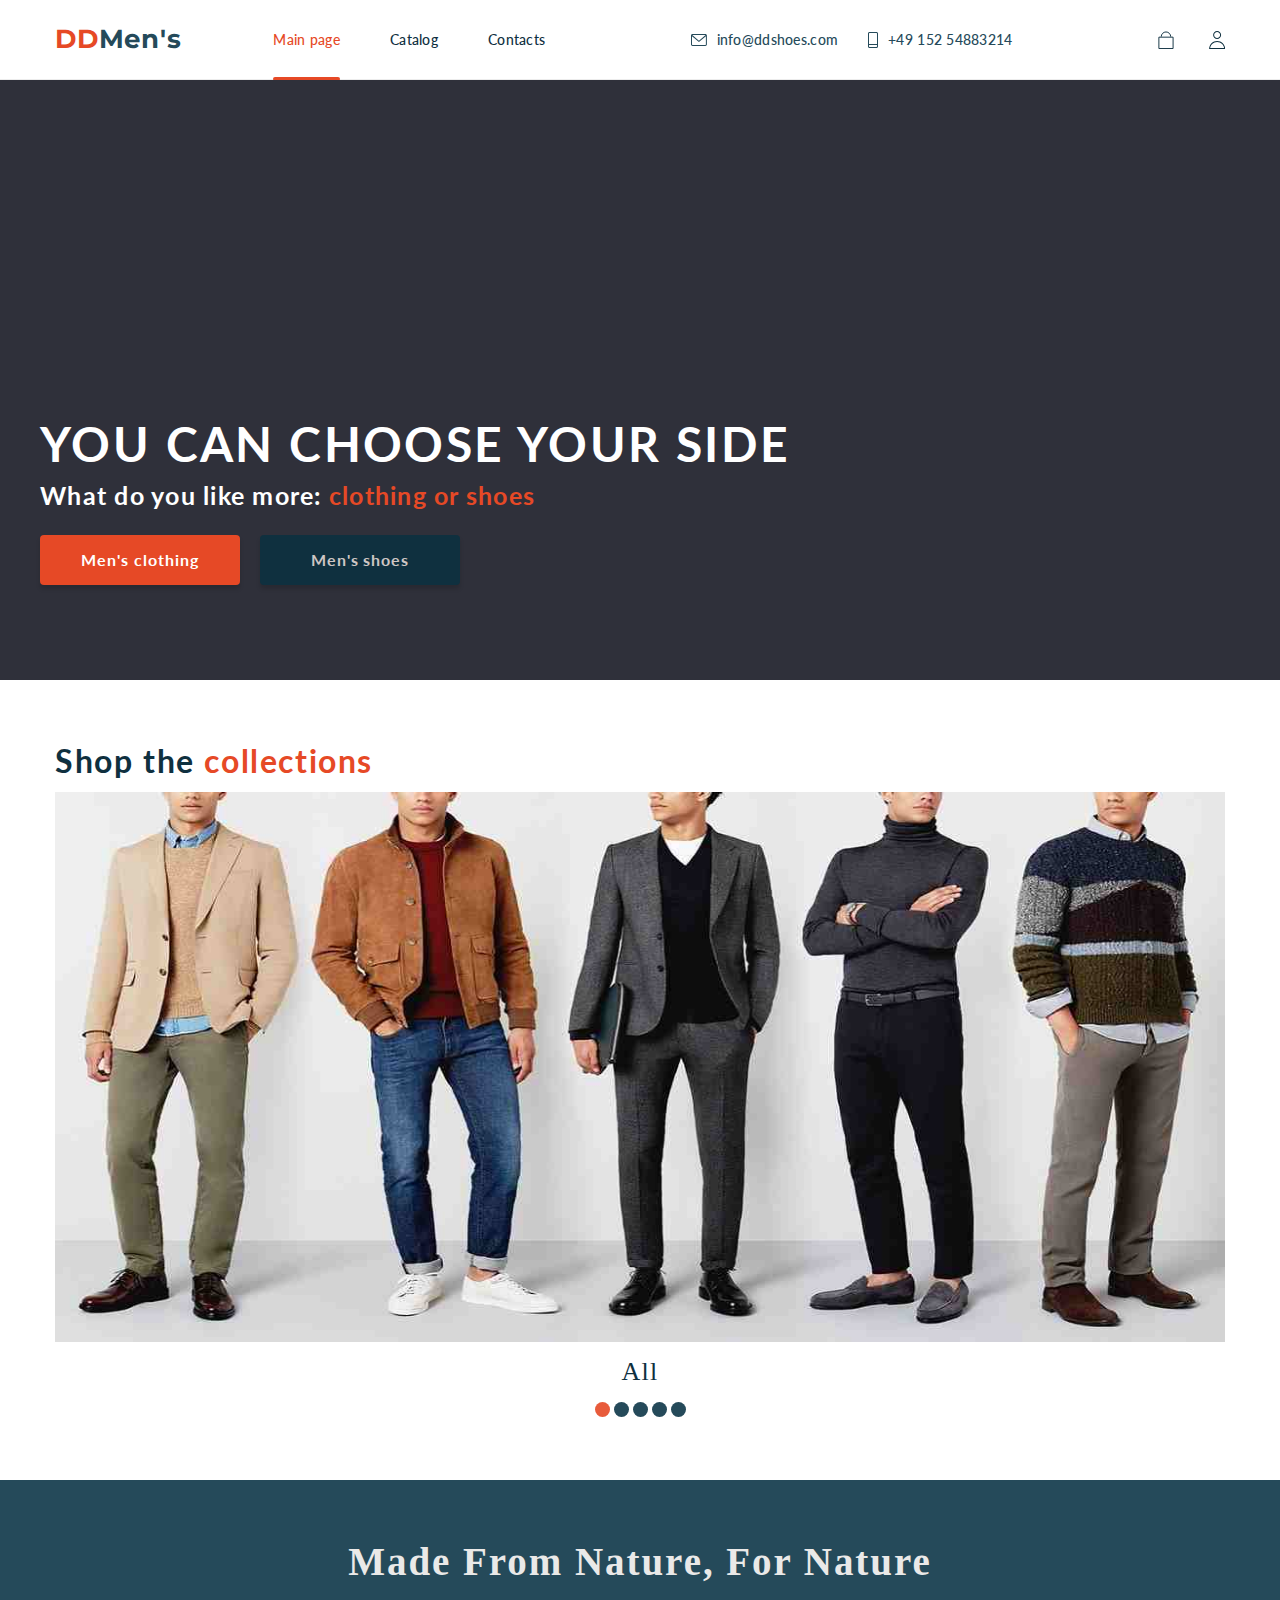
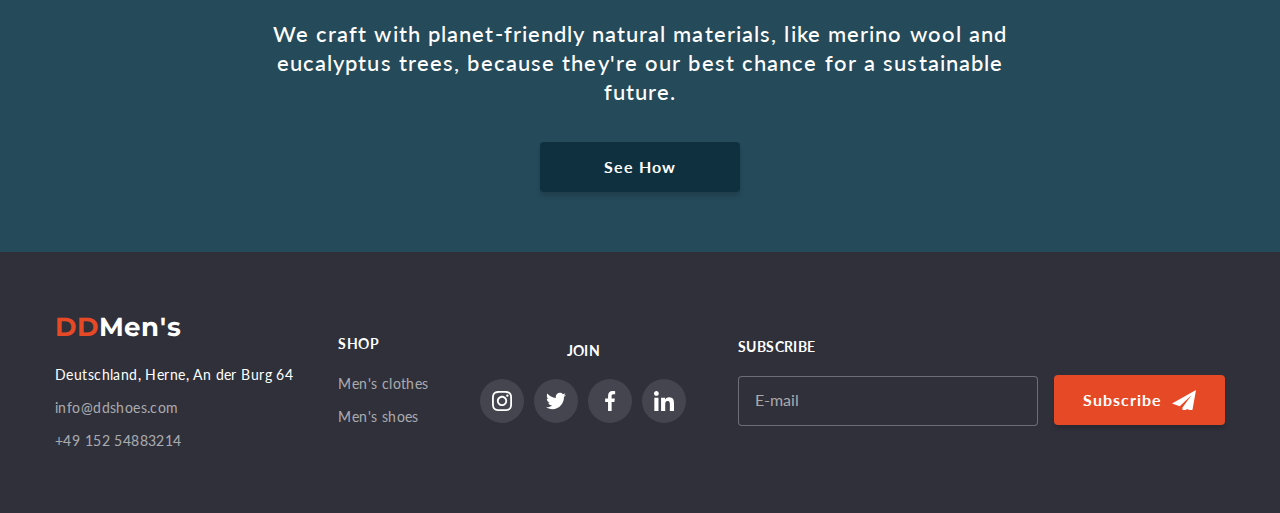
==== commit 3790e3a9: "add nature and season" ====
--- a/src/index.html
+++ b/src/index.html
@@ -16,6 +16,20 @@
       rel="stylesheet"
       href="https://cdnjs.cloudflare.com/ajax/libs/modern-normalize/1.1.0/modern-normalize.min.css"
     />
+
+    <!-- slick -->
+    <!-- Add the slick-theme.css if you want default styling -->
+    <!-- <link
+      rel="stylesheet"
+      type="text/css"
+      href="//cdn.jsdelivr.net/npm/slick-carousel@1.8.1/slick/slick.css"
+    /> -->
+    <!-- Add the slick-theme.css if you want default styling -->
+    <!-- <link
+      rel="stylesheet"
+      type="text/css"
+      href="//cdn.jsdelivr.net/npm/slick-carousel@1.8.1/slick/slick-theme.css"
+    /> -->
 
     <!-- Styles -->
     <link rel="stylesheet" href="../css/main.min.css" />
@@ -207,6 +221,188 @@
     <!-- Main -->
     <main>
       <!-- Hero -->
+      <section class="hero">
+        <div class="hero__container">
+          <h1 class="hero__title">You can choose your side</h1>
+          <p class="hero__text">
+            What do you like more:
+            <span class="hero__text-span">clothing or shoes</span>
+          </p>
+
+          <ul class="hero__list">
+            <li class="hero__item">
+              <a href="./catalog-clothes.html" class="hero__link"
+                ><button class="hero__button">Men's clothing</button></a
+              >
+            </li>
+            <li class="hero__item">
+              <a href="./catalog-shoes.html" class="hero__link"
+                ><button class="hero__button hero__button-shoes">
+                  Men's shoes
+                </button></a
+              >
+            </li>
+          </ul>
+        </div>
+      </section>
+
+      <!-- Season -->
+      <section class="season">
+        <div class="season__container">
+          <h2 class="season__title">
+            Shop the <span class="season__title-span">collections</span>
+          </h2>
+
+          <!-- Slide-show -->
+          <div class="slideshow-cards">
+            <ul class="slideshow-cards__list">
+              <li class="slideshow-cards__item">
+                <div class="slideshow-cards__box mySlides fade">
+                  <p class="slideshow-cards__number">1 / 5</p>
+                  <img
+                    class="slideshow-cards__img"
+                    src="./images/index/season/all.jpg"
+                    alt=""
+                  />
+                  <a href="./catalog-clothes.html" class="slideshow-cards__link"
+                    ><p class="slideshow-cards__text">All</p></a
+                  >
+                </div>
+              </li>
+
+              <li class="slideshow-cards__item">
+                <div class="slideshow-cards__box mySlides fade">
+                  <p class="slideshow-cards__number">2 / 5</p>
+                  <img
+                    class="slideshow-cards__img"
+                    src="./images/index/season/sport.jpg"
+                    alt=""
+                  />
+                  <a href="./catalog-clothes.html" class="slideshow-cards__link"
+                    ><p class="slideshow-cards__text">Sport</p></a
+                  >
+                </div>
+              </li>
+
+              <li class="slideshow-cards__item">
+                <div class="slideshow-cards__box mySlides fade">
+                  <p class="slideshow-cards__number">3 / 5</p>
+                  <img
+                    class="slideshow-cards__img"
+                    src="./images/index/season/summer.jpg"
+                    alt=""
+                  />
+                  <a href="./catalog-clothes.html" class="slideshow-cards__link"
+                    ><p class="slideshow-cards__text">Summer</p></a
+                  >
+                </div>
+              </li>
+
+              <li class="slideshow-cards__item">
+                <div class="slideshow-cards__box mySlides fade">
+                  <p class="slideshow-cards__number">4 / 5</p>
+                  <img
+                    class="slideshow-cards__img"
+                    src="./images/index/season/winter.jpg"
+                    alt=""
+                  />
+                  <a href="./catalog-clothes.html" class="slideshow-cards__link"
+                    ><p class="slideshow-cards__text">Winter</p></a
+                  >
+                </div>
+              </li>
+
+              <li class="slideshow-cards__item">
+                <div class="slideshow-cards__box mySlides fade">
+                  <p class="slideshow-cards__number">5 / 5</p>
+                  <img
+                    class="slideshow-cards__img"
+                    src="./images/index/season/casual.jpg"
+                    alt=""
+                  />
+                  <a href="./catalog-clothes.html" class="slideshow-cards__link"
+                    ><p class="slideshow-cards__text">Casual</p></a
+                  >
+                </div>
+              </li>
+            </ul>
+          </div>
+
+          <!-- Next and previous buttons -->
+          <!-- <div class="slideshow-swipe">
+            <ul class="slideshow-swipe__list">
+              <li class="slideshow-swipe__item">
+                <a
+                  class="slideshow-swipe__button prev"
+                  onclick="plusSlides(-1)"
+                >
+                  <svg class="slideshow-swipe__icon">
+                    <use href="../src/images/icons/index/left.svg"></use>
+                  </svg>
+                </a>
+              </li>
+              <li class="slideshow-swipe__item slideshow-swipe__item-next">
+                <a class="slideshow-swipe__button next" onclick="plusSlides(1)">
+                  <svg class="slideshow-swipe__icon">
+                    <use href="./images/icons/index/right.svg"></use>
+                  </svg>
+                </a>
+              </li>
+            </ul>
+          </div> -->
+
+          <!-- The dots/circles -->
+          <div class="slideshow-dots">
+            <ul class="slideshow-dots__list">
+              <li class="slideshow-dots__item">
+                <span
+                  class="slideshow-dots__dot dot"
+                  onclick="currentSlide(1)"
+                ></span>
+              </li>
+              <li class="slideshow-dots__item">
+                <span
+                  class="slideshow-dots__dot dot"
+                  onclick="currentSlide(2)"
+                ></span>
+              </li>
+              <li class="slideshow-dots__item">
+                <span
+                  class="slideshow-dots__dot dot"
+                  onclick="currentSlide(3)"
+                ></span>
+              </li>
+              <li class="slideshow-dots__item">
+                <span
+                  class="slideshow-dots__dot dot"
+                  onclick="currentSlide(4)"
+                ></span>
+              </li>
+              <li class="slideshow-dots__item">
+                <span
+                  class="slideshow-dots__dot dot"
+                  onclick="currentSlide(5)"
+                ></span>
+              </li>
+            </ul>
+          </div>
+        </div>
+      </section>
+
+      <!-- Nature -->
+      <section class="nature">
+        <div class="nature__container">
+          <h2 class="nature__title">Made From Nature, For Nature</h2>
+          <p class="nature__text">
+            We craft with planet-friendly natural materials, like merino wool
+            and eucalyptus trees, because they're our best chance for a
+            sustainable future.
+          </p>
+          <a href="" class="nature__link"
+            ><button type="button" class="nature__button">See How</button>
+          </a>
+        </div>
+      </section>
     </main>
 
     <!-- Footer -->
@@ -340,5 +536,8 @@
     <!-- Scripts -->
     <script src="../src/js/modal.js"></script>
     <script defer src="../src/js/mobile-menu.js"></script>
+    <script src="../src/js/slider.js"></script>
+    <!-- <script defer src="../src/js/light-box.js"></script>
+    <script src="../src/js/slick.js"></script> -->
   </body>
 </html>
--- a/css/main.min.css
+++ b/css/main.min.css
@@ -1 +1 @@
-.mobile-socials{margin:0;padding:0;list-style:none}.mobile-socials__link{text-decoration:none}.filtration__button,.form-field__button,.modal__button{border-radius:4px;border-width:0}.catalog__title,.footer__title{position:absolute;width:1px;height:1px;margin:-1px;border:0;padding:0;white-space:nowrap;clip-path:inset(100%);clip:rect(0 0 0 0);overflow:hidden}.footer-socials__link{display:flex;align-items:center;justify-content:center;width:44px;height:44px;border-radius:50%;color:#afb1b8}.footer-socials__icon{width:20px;height:20px;fill:currentColor}body{background-color:#fff;color:#0f303f;font-family:Lato,sans-serif;letter-spacing:.03em;font-size:14px;overflow-x:hidden}body.modal-open{overflow:hidden}button{cursor:pointer}html{box-sizing:border-box}*,*::before,*::after{box-sizing:inherit}section{padding-top:60px;padding-bottom:60px}img{display:block;max-width:100%}h1,h2,h3,h4,h5,h6,p{margin-top:0;margin-bottom:0}ul{margin:0;padding:0;list-style:none}li{text-decoration:none}a{text-decoration:none}.backdrop{transition:opacity 250ms cubic-bezier(0.4, 0, 0.2, 1),visibility 250ms cubic-bezier(0.4, 0, 0.2, 1);position:fixed;top:0;left:0;width:100%;height:100%;background-color:rgba(0,0,0,.2)}.backdrop.is-hidden{opacity:0;pointer-events:none;visibility:hidden}.modal{transition:transform 250ms cubic-bezier(0.4, 0, 0.2, 1);position:absolute;top:50%;left:50%;background-color:#fff;transform:translate(-50%, -50%) scale(1)}@media screen and (max-width: 450px){.modal{width:90%;padding:0 15px}}@media screen and (max-height: 560px){.modal{left:50%;top:0;transform:translate(-50%, 0%) scale(1)}}.modal__icon{width:11px;height:11px;fill:currentColor}.modal__button{display:flex;align-items:center;justify-content:center;transition:color 250ms cubic-bezier(0.4, 0, 0.2, 1);position:absolute;padding:0;right:8px;top:8px;cursor:pointer;background-color:#fff;border-radius:50%;width:30px;height:30px;border:1px solid rgba(0,0,0,.1)}.modal__button:hover,.modal__button .close-btn:focus{color:#e64926}.backdrop.is-hidden .modal{transform:translate(-50%, -50%) scale(0.5)}@media screen and (max-height: 560px){.backdrop.is-hidden .modal{transform:translate(-50%, 0%) scale(0.5)}}.modal__button{display:flex;align-items:center;justify-content:center;transition:color 250ms cubic-bezier(0.4, 0, 0.2, 1);position:absolute;padding:0;right:8px;top:8px;cursor:pointer;background-color:#fff;border-radius:50%;width:30px;height:30px;border:1px solid rgba(0,0,0,.1)}.modal__button:hover,.modal__button .close-btn:focus{color:#e64926}.modal__title{font-size:20px;line-height:1.15;margin-bottom:12px;text-align:center;color:#254a5a}.modal-form{max-width:100%;padding:40px 20px}@media screen and (min-width: 450px){.modal-form{width:450px;padding:40px}}@media screen and (min-width: 1200px){.modal-form{width:528px;padding:40px}}.form-field{display:flex;flex-direction:column;margin-bottom:10px;position:relative}.form-field--comm{margin-bottom:20px}.form-field--term{margin-bottom:30px}.form-field__label{font-weight:400;font-size:12px;line-height:1.1666666667;letter-spacing:.01em}.form-field__label:not(:last-child){margin-bottom:4px}.form-field__label--term{font-weight:400;font-size:12px;line-height:1.1666666667;letter-spacing:.03em}@media screen and (min-width: 1200px){.form-field__label--term{font-weight:400;font-size:14px;line-height:1.7142857143;letter-spacing:.03em}}.form-field__input{transition:border-color 250ms cubic-bezier(0.4, 0, 0.2, 1);padding:11px 42px;height:40px;width:100%;border:1px solid rgba(33,33,33,.2);border-radius:4px}.form-field__input:focus{outline:none;border-color:#e64926}.form-field__icon{transition:fill 250ms cubic-bezier(0.4, 0, 0.2, 1);position:absolute;top:50%;left:15px;display:inline-block;width:18px;height:18px}.form-field__icon--check{display:inline-block;width:16px;height:15px;border:2px solid #254a5a;border-radius:2px;margin-right:7px}.form-field__comment{transition:border-color 250ms cubic-bezier(0.4, 0, 0.2, 1);resize:none;margin:0;padding:12px 16px;height:120px;border:1px solid rgba(33,33,33,.2);border-radius:4px;font-size:12px;line-height:1.17;letter-spacing:.01em}.form-field__comment:focus{border-color:#e64926;outline:none}.form-field__comment::placeholder{color:rgba(117,117,117,.5)}.form-field__checkbox{position:absolute;width:1px;height:1px;margin:-1px;padding:0;overflow:hidden;border:0;clip:rect(0 0 0 0)}.form-field__checkbox:checked+.form-field__icon--check{background-image:url(../src/images/icons/modal/term.svg);background-position:center;background-repeat:no-repeat;background-color:#e64926;background-origin:border-box;border-color:#e64926}.form-field__link{margin-left:4px;color:#2196f3;text-decoration:underline}.form-field__button{padding:10px 32px;margin:0 auto;display:block;text-align:center;min-width:216px;background-color:#e64926;color:#fff;box-shadow:0px 4px 4px rgba(0,0,0,.15);cursor:pointer;font-family:inherit;font-weight:700;font-size:16px;line-height:1.88;letter-spacing:.06em}.form .form-field__button:focus,.form .form-field__button:hover{background-color:#188ce8;box-shadow:0px 4px 4px rgba(0,0,0,.15)}.form-field__input:focus~.form-field__icon{fill:#e64926}.header{background-color:#fff;border-bottom:1px solid #ececec;height:60px;display:flex}.header-container{display:flex;align-items:center;justify-content:space-between;padding:0 15px;padding-top:0;padding-bottom:0;width:100%}@media screen and (min-width: 480px){.header-container{width:480px;margin-left:auto;margin-right:auto}}@media screen and (min-width: 768px){.header-container{width:768px}}@media screen and (min-width: 1200px){.header-container{width:1200px}}@media screen and (min-width: 1200px){.header{height:80px}}.site-nav__logo{font-weight:700;font-size:24px;line-height:1.1666666667;letter-spacing:.03em;font-style:normal;font-family:Montserrat,sans-serif;color:#254a5a}@media screen and (min-width: 1200px){.site-nav__logo{font-weight:700;font-size:26px;line-height:1.1923076923;letter-spacing:.03em}}.site-nav__logo-span{color:#e64926}.site-nav__list{display:none}.contact{display:none}.header-actions{display:flex}.header-actions__link{color:#0f303f;transition:fill 250ms cubic-bezier(0.4, 0, 0.2, 1)}.header-actions__link:hover,.header-actions__link:focus{fill:#e64926}.header-actions__link-busket{transition:stroke 250ms cubic-bezier(0.4, 0, 0.2, 1)}.header-actions__link-busket:hover,.header-actions__link-busket:focus{stroke:#e64926}.header-actions__icon{fill:#0f303f}.header-actions__icon:hover,.header-actions__icon:focus{fill:#e64926}.header-actions__icon-busket{fill:none;stroke:#0f303f}.header-actions__icon-busket:hover,.header-actions__icon-busket:focus{stroke:#e64926}@media screen and (min-width: 768px){.site-nav{display:flex;align-items:center}.site-nav__logo{font-weight:700;font-size:26px;line-height:1.1923076923;letter-spacing:.03em;font-weight:700;font-size:24px;line-height:1.1666666667;letter-spacing:.03em;font-style:normal;font-family:Montserrat,sans-serif;color:#254a5a;margin-right:88px}}@media screen and (min-width: 768px)and (min-width: 1200px){.site-nav__logo{font-weight:700;font-size:26px;line-height:1.1923076923;letter-spacing:.03em}}@media screen and (min-width: 768px){.site-nav__logo-span{color:#e64926}}@media screen and (min-width: 768px){.site-nav__list{display:flex}}@media screen and (min-width: 768px){.site-nav__item:not(:last-child){margin-right:50px}}@media screen and (min-width: 768px){.site-nav__link{font-weight:500;font-size:14px;line-height:1.1428571429;letter-spacing:.02em;transition:color 250ms cubic-bezier(0.4, 0, 0.2, 1);position:relative;display:block;padding-top:22px;padding-bottom:22px;color:#0f303f}.site-nav__link:hover,.site-nav__link:focus{color:#e64926}.site-nav__link--current{color:#e64926}.site-nav__link--current::after{position:absolute;display:block;content:"";width:100%;height:4px;background-color:#e64926;border-radius:2px;bottom:0%;margin-bottom:-1px}}@media screen and (min-width: 768px){.contact{display:block}}@media screen and (min-width: 768px){.header-contact__link{font-weight:500;font-size:12px;line-height:1.1666666667;letter-spacing:.02em;transition:color 250ms cubic-bezier(0.4, 0, 0.2, 1);display:flex;align-items:center;gap:10px;color:#254a5a}.header-contact__link:hover,.header-contact__link:focus{color:#e64926}.header-contact__icon{fill:currentColor}}@media screen and (min-width: 768px){.header-actions{display:flex}.header-actions__link{transition:color 250ms cubic-bezier(0.4, 0, 0.2, 1);display:flex;align-items:center;gap:10px;color:#0f303f}.header-actions__link:hover,.header-actions__link:focus{color:#e64926}.header-actions__icon{fill:currentColor;width:16px;height:18px}}@media screen and (min-width: 1200px){.site-nav__logo{margin-right:92px}.site-nav__link{padding-top:32px;padding-bottom:32px}.header-contact__list{display:flex}.header-contact__link{font-weight:500;font-size:14px;line-height:1.1428571429;letter-spacing:.02em}.header-actions__list{display:flex}}@media screen and (min-width: 768px)and (max-width: 1199px){.header-contact__item:not(:last-child){margin-bottom:10px}.header-actions__item:not(:last-child){margin-bottom:10px}}@media screen and (max-width: 767px){.header-actions__list{display:flex}.header-actions__item:not(:last-child){margin-right:10px}}@media screen and (min-width: 1200px){.header-contact__item:not(:last-child){margin-right:30px}.header-actions__item:not(:last-child){margin-right:35px}}.footer{padding:60px 0;background-color:#2f303a}.footer-container{padding:0 15px;padding-top:0;padding-bottom:0;width:100%}@media screen and (min-width: 480px){.footer-container{width:480px;margin-left:auto;margin-right:auto}}@media screen and (min-width: 768px){.footer-container{width:768px}}@media screen and (min-width: 1200px){.footer-container{width:1200px}}@media screen and (max-width: 767px){.footer-container{text-align:center}}@media screen and (min-width: 768px)and (max-width: 1199px){.footer-container{display:flex;flex-wrap:wrap;justify-content:center;align-items:baseline;column-gap:165px;text-align:center}}@media screen and (min-width: 1200px){.footer-container{justify-content:space-between;flex-wrap:nowrap;gap:0;display:flex;align-items:center}}@media screen and (max-width: 1199px){.footer-address{margin-bottom:60px}}.footer-address__logo{font-weight:700;font-size:24px;line-height:1.1666666667;letter-spacing:.03em;font-style:normal;font-family:Montserrat,sans-serif;color:#fff;display:inline-block;margin-bottom:20px}@media screen and (min-width: 1200px){.footer-address__logo{font-weight:700;font-size:26px;line-height:1.1923076923;letter-spacing:.03em}}.footer-address__logo-span{color:#e64926}@media screen and (min-width: 1200px){.footer-address__address{text-align:left;margin-bottom:0px;margin-right:45px}}.footer-address__item:not(:last-child){margin-bottom:9px}.footer-address__link{color:#fff;line-height:1.71;font-style:normal}.footer-address__link--add{transition:color 250ms cubic-bezier(0.4, 0, 0.2, 1);color:rgba(255,255,255,.6)}.footer-address__link--add:hover,.footer-address__link--add:focus{color:#e64926}.footer-shop__title{font-weight:700;font-size:14px;line-height:1.1428571429;letter-spacing:.03em;margin-bottom:20px;text-transform:uppercase;color:#fff}.footer-shop__item:not(:last-child){margin-bottom:9px}.footer-shop__link{transition:color 250ms cubic-bezier(0.4, 0, 0.2, 1);color:rgba(255,255,255,.6);line-height:1.71;font-style:normal}.footer-shop__link:hover,.footer-shop__link:focus{color:#e64926}@media screen and (min-width: 1200px){.footer-shop{margin-right:auto;margin-bottom:0%}}.footer-socials__title{font-weight:700;font-size:14px;line-height:1.1428571429;letter-spacing:.03em;margin-bottom:20px;text-transform:uppercase;color:#fff}@media screen and (min-width: 1200px){.footer-socials__title{text-align:center}}.footer-socials__list{display:flex;gap:10px;justify-content:center}.footer-socials__link{transition:background-color 250ms cubic-bezier(0.4, 0, 0.2, 1);background-color:rgba(255,255,255,.1)}.footer-socials__link:hover,.footer-socials__link:focus{color:#fff;background-color:#e64926}.footer-socials__icon{fill:#fff}@media screen and (max-width: 1199px){.footer-socials{margin-bottom:60px}}@media screen and (min-width: 1200px){.footer-socials{margin-right:auto;margin-bottom:0%}}.footer-subscribe__text{font-weight:700;font-size:14px;line-height:1.1428571429;letter-spacing:.03em;display:block;margin-bottom:20px;margin-top:0;text-transform:uppercase;color:#fff}.form-footer__input{transition:#ececec 250ms cubic-bezier(0.4, 0, 0.2, 1);display:block;width:100%;height:50px;margin:0 auto;padding:13px 16px;margin-bottom:20px;border-radius:4px;border:1px solid rgba(255,255,255,.3);background-color:#2f303a;color:#fff}.form-footer__input::placeholder{color:rgba(255,255,255,.6);font-family:inherit;font-size:100%;font-size:16px;line-height:1.15}@media screen and (min-width: 768px){.form-footer__input{width:450px}}@media screen and (min-width: 1200px){.form-footer__input{display:inline-block;margin-bottom:0;margin-right:12px;width:300px}}.form-footer__button{display:inline-flex;align-items:center;padding:8px 29px;min-width:170px;min-height:50px;font-family:inherit;text-align:center;border-radius:4px;background-color:#e64926;color:#fff;cursor:pointer;display:inline-flex;align-items:center;justify-content:center;transition:background-color 250ms cubic-bezier(0.4, 0, 0.2, 1);font-weight:700;font-size:16px;line-height:1.875;letter-spacing:.06em;border:none;margin:0;box-shadow:0px 4px 4px rgba(0,0,0,.15);font-style:normal}.form-footer__button:hover,.form-footer__button:focus{background-color:#254a5a}.form-footer__button::after{content:"";display:inline-block;width:24px;height:20px;margin-left:10px;background-image:url(../src/images/icons/footer/send.svg)}.burger__btn{background:rgba(0,0,0,0);border:none;padding:0}.burger__btn--opened{display:flex;align-items:center;justify-content:center;top:10px;right:15px}.burger__btn--opened:hover .burger__icon,.burger__btn--opened:focus .burger__icon{stroke:#e64926}.burger__btn.is-open .burger__icon-opened{display:none}.burger__btn.is-open .burger__icon-crossed{display:block}.burger__btn--closed{display:flex;align-items:center;justify-content:center;position:absolute;top:10px;right:15px;height:40px;width:40px}.burger__btn--closed:hover .burger__icon,.burger__btn--closed:focus .burger__icon{fill:#e64926}@media screen and (min-width: 768px){.burger__btn{display:none}}.burger__icon{transition:fill 250ms cubic-bezier(0.4, 0, 0.2, 1);display:block;width:40px;height:40px;fill:#0f303f}.burger__icon--opened{stroke:#0f303f;width:30px}.mobile-menu{transition:opacity 250ms cubic-bezier(0.4, 0, 0.2, 1),visibility 250ms cubic-bezier(0.4, 0, 0.2, 1);position:absolute;top:0;left:0;width:100%;height:100vh;background-color:#fff;opacity:0;visibility:hidden;z-index:100;pointer-events:none;overflow-y:scroll}.mobile-menu.is-open{opacity:1;visibility:visible;pointer-events:auto}.menu-container{padding:0 15px;padding-top:0;padding-bottom:0;width:100%;height:100%;position:relative;padding-left:40px;padding-bottom:48px;padding-top:48px;display:flex;flex-direction:column}@media screen and (min-width: 480px){.menu-container{width:480px;margin-left:auto;margin-right:auto}}@media screen and (min-width: 768px){.menu-container{width:768px}}@media screen and (min-width: 1200px){.menu-container{width:1200px}}.mobile-actions{display:flex;align-items:center;justify-content:center;height:18px;width:16px}.mobile-nav__item:not(:last-child){margin-bottom:36px}.mobile-nav__link{transition:color 250ms cubic-bezier(0.4, 0, 0.2, 1);font-weight:500;font-size:40px;line-height:1.175;letter-spacing:.02em;color:#0f303f}.mobile-nav__link--current{color:#e64926}.mobile-nav__link:hover,.mobile-nav__link:focus{color:#e64926}.mobile-contact__list{margin-top:auto;margin-bottom:64px}.mobile-contact__item{font-weight:500;font-size:34px;line-height:1.1764705882;letter-spacing:.02em}.mobile-contact__item:nth-child(1){font-weight:500;font-size:34px;line-height:1.1764705882;letter-spacing:.02em;color:#e64926}@media screen and (max-width: 380px){.mobile-contact__item:nth-child(1){font-size:28px}}.mobile-contact__item:nth-child(2){font-weight:500;font-size:24px;line-height:1.1666666667;letter-spacing:.02em;color:#254a5a}@media screen and (max-width: 380px){.mobile-contact__item:nth-child(2){font-size:24px}}.mobile-contact__item:not(:last-child){margin-bottom:32px}.mobile-contact__link{transition:color 250ms cubic-bezier(0.4, 0, 0.2, 1);color:inherit}.mobile-socials{display:flex;flex-wrap:wrap}.mobile-socials__item:not(:last-child){padding-right:10px;margin-right:10px;border-right:1px solid rgba(33,33,33,.2)}.mobile-socials__link{display:inline-block;font-weight:500;font-size:18px;line-height:1.2222222222;letter-spacing:.02em;color:#e64926}@media screen and (min-width: 768px){.mobile-socials__link{display:none}}@media screen and (min-width: 768px){.mobile-socials{display:none}}.hero-catalog{padding:0 15px;padding-top:0;padding-bottom:0;width:100%;padding:118px 0;background-color:#2f303a;margin:0 auto;background-size:cover;background-repeat:no-repeat;background-position:center;text-align:center;max-width:100%;background-color:#2f303a;background-image:linear-gradient(to right, rgba(47, 48, 58, 0.4), rgba(47, 48, 58, 0.4)),url(../src/images/catalog/hero.jpg)}@media screen and (min-width: 480px){.hero-catalog{width:480px;margin-left:auto;margin-right:auto}}@media screen and (min-width: 768px){.hero-catalog{width:768px}}@media screen and (min-width: 1200px){.hero-catalog{width:1200px}}@media screen and (min-width: 1200px){.hero-catalog{background-image:linear-gradient(to right, rgba(47, 48, 58, 0.4), rgba(47, 48, 58, 0.4)),url(../src/images/catalog/hero.jpg);max-width:1600px;padding-top:200px;padding-bottom:200px}}.hero-catalog__title{font-weight:900;font-size:26px;line-height:1.6153846154;letter-spacing:.06em;max-width:360px;margin-bottom:40px;margin-left:auto;margin-right:auto;text-transform:uppercase;text-align:center;color:#fff}@media screen and (min-width: 1200px){.hero-catalog__title{max-width:696px;font-size:44px;line-height:1.36}}.hero-catalog__item:not(:last-child){margin-bottom:30px}.hero-catalog__button{transition:background-color 250ms cubic-bezier(0.4, 0, 0.2, 1),color 250ms cubic-bezier(0.4, 0, 0.2, 1);display:inline-block;align-items:center;padding:10px 32px;min-width:200px;min-height:50px;font-family:inherit;text-align:center;border-radius:4px;background-color:#0f303f;color:#cec6c4;cursor:pointer;font-weight:700;font-size:16px;line-height:1.875;letter-spacing:.06em;border:none;box-shadow:0 4px 4px rgba(0,0,0,.15)}.hero-catalog__button:focus,.hero-catalog__button:hover{background-color:#e64926;color:#fff}.catalog-container{padding:0 15px;padding-top:0;padding-bottom:0;width:100%}@media screen and (min-width: 480px){.catalog-container{width:480px;margin-left:auto;margin-right:auto}}@media screen and (min-width: 768px){.catalog-container{width:768px}}@media screen and (min-width: 1200px){.catalog-container{width:1200px}}.filtration__list{display:flex;align-items:center;justify-content:center;margin:0 auto;margin-bottom:50px;flex-wrap:wrap;row-gap:15px;column-gap:8px}@media screen and (max-width: 768px){.filtration__list{justify-content:flex-start}}.filtration__button{transition:color 250ms cubic-bezier(0.4, 0, 0.2, 1),background-color 250ms cubic-bezier(0.4, 0, 0.2, 1),box-shadow 250ms cubic-bezier(0.4, 0, 0.2, 1);font-weight:500;font-size:16px;line-height:1.625;letter-spacing:.03em;display:block;align-items:center;padding:6px 22px;min-width:100%;min-height:100%;font-family:inherit;text-align:center;border-radius:4px;background-color:#0f303f;color:#cec6c4;cursor:pointer}.filtration__button:hover,.filtration__button:focus{background-color:#e64926;color:#fff;box-shadow:0px 3px 1px rgba(0,0,0,.1),0px 1px 2px rgba(0,0,0,.08),0px 2px 2px rgba(0,0,0,.12)}.filtration__button.active{background-color:#e64926;color:#fff}.catalog-list__container{overflow:hidden}.catalog-overlay__list{display:flex;flex-wrap:wrap;gap:30px}.catalog-overlay__item{display:none}.catalog-overlay__item.show{display:block}.catalog-overlay__link{transition:box-shadow 250ms cubic-bezier(0.4, 0, 0.2, 1);height:100%;display:flex;flex-direction:column;border-radius:0px 0px 4px 4px;background:#fff;border:1px solid #eee;max-height:450px}@media screen and (min-width: 768px){.catalog-overlay__link{max-width:354px}}@media screen and (min-width: 1200px){.catalog-overlay__link{max-width:370px}}.catalog-overlay__link:hover,.catalog-overlay__link:focus{box-shadow:0px 3px 1px rgba(0,0,0,.1),0px 1px 2px rgba(0,0,0,.08),0px 2px 2px rgba(0,0,0,.12)}.product-description{position:relative;overflow:hidden}.catalog-overlay__description{transition:transform 250ms cubic-bezier(0.4, 0, 0.2, 1);position:absolute;width:100%;height:100%;top:0;left:0;background-color:rgba(230,73,38,.9);z-index:10;transform:translateY(101%)}.catalog-overlay__item:hover .catalog-overlay__description,.catalog-overlay__item:focus .catalog-overlay__description{transform:translateY(0)}.catalog-overlay__text{padding:20px 15px;font-size:14px;line-height:1.5;color:#fff;display:block}@media screen and (min-width: 480px){.catalog-overlay__text{font-size:18px;line-height:1.56;padding:77px 24px}}@media screen and (min-width: 768px){.catalog-overlay__text{padding-top:49px;padding-bottom:77px}}@media screen and (min-width: 1200px){.catalog-overlay__text{padding-top:63px;padding-bottom:63px}}.catalog-cards{padding:20px 24px;flex-grow:1;position:relative}.catalog-cards__title{font-weight:700;font-size:18px;line-height:2;letter-spacing:.06em;margin-bottom:4px;color:#254a5a}@media screen and (min-width: 768px)and (max-width: 1199px){.catalog-cards__title{max-width:304px}}.catalog-cards__text{font-size:16px;line-height:1.88;color:#0f303f}.catalog-cards__button{display:block;align-items:center;padding:8px 8px;min-width:30px;min-height:30px;font-family:inherit;text-align:center;border-radius:4px;background-color:rgba(255,255,255,.3);cursor:pointer;border:none;overflow:hidden;position:absolute;bottom:20px;right:10px}.catalog-cards__button:hover .catalog-cards__button::before,.catalog-cards__button:focus .catalog-cards__button::before{fill:#e64926}.catalog-cards__button:hover,.catalog-cards__button:focus{fill:#e64926;background-color:rgba(230,73,38,.9)}.catalog-cards__button::before{content:"";background-image:url(../src/images/icons/catalog/cart.svg);display:inline-block;width:35px;height:35px;fill:#254a5a}.catalog-cards__button::before:hover,.catalog-cards__button::before:focus{fill:#e64926}/*# sourceMappingURL=main.min.css.map */+.mobile-socials{margin:0;padding:0;list-style:none}.mobile-socials__link{text-decoration:none}.filtration__button,.form-field__button,.modal__button{border-radius:4px;border-width:0}.catalog__title,.footer__title{position:absolute;width:1px;height:1px;margin:-1px;border:0;padding:0;white-space:nowrap;clip-path:inset(100%);clip:rect(0 0 0 0);overflow:hidden}.footer-socials__link{display:flex;align-items:center;justify-content:center;width:44px;height:44px;border-radius:50%;color:#afb1b8}.footer-socials__icon{width:20px;height:20px;fill:currentColor}body{background-color:#fff;color:#0f303f;font-family:Lato,sans-serif;letter-spacing:.03em;font-size:14px;overflow-x:hidden}body.modal-open{overflow:hidden}button{cursor:pointer}html{box-sizing:border-box}*,*::before,*::after{box-sizing:inherit}section{padding-top:60px;padding-bottom:60px}img{display:block;max-width:100%}h1,h2,h3,h4,h5,h6,p{margin-top:0;margin-bottom:0}ul{margin:0;padding:0;list-style:none}li{text-decoration:none}a{text-decoration:none}.backdrop{transition:opacity 250ms cubic-bezier(0.4, 0, 0.2, 1),visibility 250ms cubic-bezier(0.4, 0, 0.2, 1);position:fixed;top:0;left:0;width:100%;height:100%;background-color:rgba(0,0,0,.2)}.backdrop.is-hidden{opacity:0;pointer-events:none;visibility:hidden}.modal{transition:transform 250ms cubic-bezier(0.4, 0, 0.2, 1);position:absolute;top:50%;left:50%;background-color:#fff;transform:translate(-50%, -50%) scale(1)}@media screen and (max-width: 450px){.modal{width:90%;padding:0 15px}}@media screen and (max-height: 560px){.modal{left:50%;top:0;transform:translate(-50%, 0%) scale(1)}}.modal__icon{width:11px;height:11px;fill:currentColor}.modal__button{display:flex;align-items:center;justify-content:center;transition:color 250ms cubic-bezier(0.4, 0, 0.2, 1);position:absolute;padding:0;right:8px;top:8px;cursor:pointer;background-color:#fff;border-radius:50%;width:30px;height:30px;border:1px solid rgba(0,0,0,.1)}.modal__button:hover,.modal__button .close-btn:focus{color:#e64926}.backdrop.is-hidden .modal{transform:translate(-50%, -50%) scale(0.5)}@media screen and (max-height: 560px){.backdrop.is-hidden .modal{transform:translate(-50%, 0%) scale(0.5)}}.modal__button{display:flex;align-items:center;justify-content:center;transition:color 250ms cubic-bezier(0.4, 0, 0.2, 1);position:absolute;padding:0;right:8px;top:8px;cursor:pointer;background-color:#fff;border-radius:50%;width:30px;height:30px;border:1px solid rgba(0,0,0,.1)}.modal__button:hover,.modal__button .close-btn:focus{color:#e64926}.modal__title{font-size:20px;line-height:1.15;margin-bottom:12px;text-align:center;color:#254a5a}.modal-form{max-width:100%;padding:40px 20px}@media screen and (min-width: 450px){.modal-form{width:450px;padding:40px}}@media screen and (min-width: 1200px){.modal-form{width:528px;padding:40px}}.form-field{display:flex;flex-direction:column;margin-bottom:10px;position:relative}.form-field--comm{margin-bottom:20px}.form-field--term{margin-bottom:30px}.form-field__label{font-weight:400;font-size:12px;line-height:1.1666666667;letter-spacing:.01em}.form-field__label:not(:last-child){margin-bottom:4px}.form-field__label--term{font-weight:400;font-size:12px;line-height:1.1666666667;letter-spacing:.03em}@media screen and (min-width: 1200px){.form-field__label--term{font-weight:400;font-size:14px;line-height:1.7142857143;letter-spacing:.03em}}.form-field__input{transition:border-color 250ms cubic-bezier(0.4, 0, 0.2, 1);padding:11px 42px;height:40px;width:100%;border:1px solid rgba(33,33,33,.2);border-radius:4px}.form-field__input:focus{outline:none;border-color:#e64926}.form-field__icon{transition:fill 250ms cubic-bezier(0.4, 0, 0.2, 1);position:absolute;top:50%;left:15px;display:inline-block;width:18px;height:18px}.form-field__icon--check{display:inline-block;width:16px;height:15px;border:2px solid #254a5a;border-radius:2px;margin-right:7px}.form-field__comment{transition:border-color 250ms cubic-bezier(0.4, 0, 0.2, 1);resize:none;margin:0;padding:12px 16px;height:120px;border:1px solid rgba(33,33,33,.2);border-radius:4px;font-size:12px;line-height:1.17;letter-spacing:.01em}.form-field__comment:focus{border-color:#e64926;outline:none}.form-field__comment::placeholder{color:rgba(117,117,117,.5)}.form-field__checkbox{position:absolute;width:1px;height:1px;margin:-1px;padding:0;overflow:hidden;border:0;clip:rect(0 0 0 0)}.form-field__checkbox:checked+.form-field__icon--check{background-image:url(../src/images/icons/modal/term.svg);background-position:center;background-repeat:no-repeat;background-color:#e64926;background-origin:border-box;border-color:#e64926}.form-field__link{margin-left:4px;color:#2196f3;text-decoration:underline}.form-field__button{padding:10px 32px;margin:0 auto;display:block;text-align:center;min-width:216px;background-color:#e64926;color:#fff;box-shadow:0px 4px 4px rgba(0,0,0,.15);cursor:pointer;font-family:inherit;font-weight:700;font-size:16px;line-height:1.88;letter-spacing:.06em}.form .form-field__button:focus,.form .form-field__button:hover{background-color:#188ce8;box-shadow:0px 4px 4px rgba(0,0,0,.15)}.form-field__input:focus~.form-field__icon{fill:#e64926}.header{background-color:#fff;border-bottom:1px solid #ececec;height:60px;display:flex}.header-container{display:flex;align-items:center;justify-content:space-between;padding:0 15px;padding-top:0;padding-bottom:0;width:100%}@media screen and (min-width: 480px){.header-container{width:480px;margin-left:auto;margin-right:auto}}@media screen and (min-width: 768px){.header-container{width:768px}}@media screen and (min-width: 1200px){.header-container{width:1200px}}@media screen and (min-width: 1200px){.header{height:80px}}.site-nav__logo{font-weight:700;font-size:24px;line-height:1.1666666667;letter-spacing:.03em;font-style:normal;font-family:Montserrat,sans-serif;color:#254a5a}@media screen and (min-width: 1200px){.site-nav__logo{font-weight:700;font-size:26px;line-height:1.1923076923;letter-spacing:.03em}}.site-nav__logo-span{color:#e64926}.site-nav__list{display:none}.contact{display:none}.header-actions{display:flex}.header-actions__link{color:#0f303f;transition:fill 250ms cubic-bezier(0.4, 0, 0.2, 1)}.header-actions__link:hover,.header-actions__link:focus{fill:#e64926}.header-actions__link-busket{transition:stroke 250ms cubic-bezier(0.4, 0, 0.2, 1)}.header-actions__link-busket:hover,.header-actions__link-busket:focus{stroke:#e64926}.header-actions__icon{fill:#0f303f}.header-actions__icon:hover,.header-actions__icon:focus{fill:#e64926}.header-actions__icon-busket{fill:none;stroke:#0f303f}.header-actions__icon-busket:hover,.header-actions__icon-busket:focus{stroke:#e64926}@media screen and (min-width: 768px){.site-nav{display:flex;align-items:center}.site-nav__logo{font-weight:700;font-size:26px;line-height:1.1923076923;letter-spacing:.03em;font-weight:700;font-size:24px;line-height:1.1666666667;letter-spacing:.03em;font-style:normal;font-family:Montserrat,sans-serif;color:#254a5a;margin-right:88px}}@media screen and (min-width: 768px)and (min-width: 1200px){.site-nav__logo{font-weight:700;font-size:26px;line-height:1.1923076923;letter-spacing:.03em}}@media screen and (min-width: 768px){.site-nav__logo-span{color:#e64926}}@media screen and (min-width: 768px){.site-nav__list{display:flex}}@media screen and (min-width: 768px){.site-nav__item:not(:last-child){margin-right:50px}}@media screen and (min-width: 768px){.site-nav__link{font-weight:500;font-size:14px;line-height:1.1428571429;letter-spacing:.02em;transition:color 250ms cubic-bezier(0.4, 0, 0.2, 1);position:relative;display:block;padding-top:22px;padding-bottom:22px;color:#0f303f}.site-nav__link:hover,.site-nav__link:focus{color:#e64926}.site-nav__link--current{color:#e64926}.site-nav__link--current::after{position:absolute;display:block;content:"";width:100%;height:4px;background-color:#e64926;border-radius:2px;bottom:0%;margin-bottom:-1px}}@media screen and (min-width: 768px){.contact{display:block}}@media screen and (min-width: 768px){.header-contact__link{font-weight:500;font-size:12px;line-height:1.1666666667;letter-spacing:.02em;transition:color 250ms cubic-bezier(0.4, 0, 0.2, 1);display:flex;align-items:center;gap:10px;color:#254a5a}.header-contact__link:hover,.header-contact__link:focus{color:#e64926}.header-contact__icon{fill:currentColor}}@media screen and (min-width: 768px){.header-actions{display:flex}.header-actions__link{transition:color 250ms cubic-bezier(0.4, 0, 0.2, 1);display:flex;align-items:center;gap:10px;color:#0f303f}.header-actions__link:hover,.header-actions__link:focus{color:#e64926}.header-actions__icon{fill:currentColor;width:16px;height:18px}}@media screen and (min-width: 1200px){.site-nav__logo{margin-right:92px}.site-nav__link{padding-top:32px;padding-bottom:32px}.header-contact__list{display:flex}.header-contact__link{font-weight:500;font-size:14px;line-height:1.1428571429;letter-spacing:.02em}.header-actions__list{display:flex}}@media screen and (min-width: 768px)and (max-width: 1199px){.header-contact__item:not(:last-child){margin-bottom:10px}.header-actions__item:not(:last-child){margin-bottom:10px}}@media screen and (max-width: 767px){.header-actions__list{display:flex}.header-actions__item:not(:last-child){margin-right:10px}}@media screen and (min-width: 1200px){.header-contact__item:not(:last-child){margin-right:30px}.header-actions__item:not(:last-child){margin-right:35px}}.footer{padding:60px 0;background-color:#2f303a}.footer-container{padding:0 15px;padding-top:0;padding-bottom:0;width:100%}@media screen and (min-width: 480px){.footer-container{width:480px;margin-left:auto;margin-right:auto}}@media screen and (min-width: 768px){.footer-container{width:768px}}@media screen and (min-width: 1200px){.footer-container{width:1200px}}@media screen and (max-width: 767px){.footer-container{text-align:center}}@media screen and (min-width: 768px)and (max-width: 1199px){.footer-container{display:flex;flex-wrap:wrap;justify-content:center;align-items:baseline;column-gap:165px;text-align:center}}@media screen and (min-width: 1200px){.footer-container{justify-content:space-between;flex-wrap:nowrap;gap:0;display:flex;align-items:center}}@media screen and (max-width: 1199px){.footer-address{margin-bottom:60px}}.footer-address__logo{font-weight:700;font-size:24px;line-height:1.1666666667;letter-spacing:.03em;font-style:normal;font-family:Montserrat,sans-serif;color:#fff;display:inline-block;margin-bottom:20px}@media screen and (min-width: 1200px){.footer-address__logo{font-weight:700;font-size:26px;line-height:1.1923076923;letter-spacing:.03em}}.footer-address__logo-span{color:#e64926}@media screen and (min-width: 1200px){.footer-address__address{text-align:left;margin-bottom:0px;margin-right:45px}}.footer-address__item:not(:last-child){margin-bottom:9px}.footer-address__link{color:#fff;line-height:1.71;font-style:normal}.footer-address__link--add{transition:color 250ms cubic-bezier(0.4, 0, 0.2, 1);color:rgba(255,255,255,.6)}.footer-address__link--add:hover,.footer-address__link--add:focus{color:#e64926}.footer-shop{margin-bottom:30px}.footer-shop__title{font-weight:700;font-size:14px;line-height:1.1428571429;letter-spacing:.03em;margin-bottom:20px;text-transform:uppercase;color:#fff}.footer-shop__item:not(:last-child){margin-bottom:9px}.footer-shop__link{transition:color 250ms cubic-bezier(0.4, 0, 0.2, 1);color:rgba(255,255,255,.6);line-height:1.71;font-style:normal}.footer-shop__link:hover,.footer-shop__link:focus{color:#e64926}@media screen and (min-width: 1200px){.footer-shop{margin-right:auto;margin-bottom:0%}}.footer-socials__title{font-weight:700;font-size:14px;line-height:1.1428571429;letter-spacing:.03em;margin-bottom:20px;text-transform:uppercase;color:#fff}@media screen and (min-width: 1200px){.footer-socials__title{text-align:center}}.footer-socials__list{display:flex;gap:10px;justify-content:center}.footer-socials__link{transition:background-color 250ms cubic-bezier(0.4, 0, 0.2, 1);background-color:rgba(255,255,255,.1)}.footer-socials__link:hover,.footer-socials__link:focus{color:#fff;background-color:#e64926}.footer-socials__icon{fill:#fff}@media screen and (max-width: 1199px){.footer-socials{margin-bottom:60px}}@media screen and (min-width: 1200px){.footer-socials{margin-right:auto;margin-bottom:0%}}.footer-subscribe__text{font-weight:700;font-size:14px;line-height:1.1428571429;letter-spacing:.03em;display:block;margin-bottom:20px;margin-top:0;text-transform:uppercase;color:#fff}.form-footer__input{transition:#ececec 250ms cubic-bezier(0.4, 0, 0.2, 1);display:block;width:100%;height:50px;margin:0 auto;padding:13px 16px;margin-bottom:20px;border-radius:4px;border:1px solid rgba(255,255,255,.3);background-color:#2f303a;color:#fff}.form-footer__input::placeholder{color:rgba(255,255,255,.6);font-family:inherit;font-size:100%;font-size:16px;line-height:1.15}@media screen and (min-width: 768px){.form-footer__input{width:450px}}@media screen and (min-width: 1200px){.form-footer__input{display:inline-block;margin-bottom:0;margin-right:12px;width:300px}}.form-footer__button{display:inline-flex;align-items:center;padding:8px 29px;min-width:170px;min-height:50px;font-family:inherit;text-align:center;border-radius:4px;background-color:#e64926;color:#fff;cursor:pointer;display:inline-flex;align-items:center;justify-content:center;transition:background-color 250ms cubic-bezier(0.4, 0, 0.2, 1);font-weight:700;font-size:16px;line-height:1.875;letter-spacing:.06em;border:none;margin:0;box-shadow:0px 4px 4px rgba(0,0,0,.15);font-style:normal}.form-footer__button:hover,.form-footer__button:focus{background-color:#254a5a}.form-footer__button::after{content:"";display:inline-block;width:24px;height:20px;margin-left:10px;background-image:url(../src/images/icons/footer/send.svg)}.hero{padding:300px 0;background-color:#2f303a;margin:0 auto;background-size:cover;background-repeat:no-repeat;background-position:center;text-align:center;background-color:#2f303a;background-image:linear-gradient(to right, rgba(47, 48, 58, 0.4), rgba(47, 48, 58, 0.4)),url(../src/images/index/hero/hero-index.jpg)}@media screen and (max-width: 479px){.hero{padding:160px 0}}@media screen and (max-width: 767px){.hero{padding:210px 0}}@media screen and (max-width: 1199px){.hero{padding:220px 0}}.hero__container{padding:0 15px;padding-top:0;padding-bottom:0;width:100%}@media screen and (min-width: 480px){.hero__container{width:480px;margin-left:auto;margin-right:auto}}@media screen and (min-width: 768px){.hero__container{width:768px}}@media screen and (min-width: 1200px){.hero__container{width:1200px}}.hero__title{font-weight:700;font-size:40px;line-height:1.45;letter-spacing:.05em;margin-bottom:25px;margin-left:auto;margin-right:auto;text-transform:uppercase;text-align:center;color:#fff}@media screen and (max-width: 1199px){.hero__title{max-width:480px}}.hero__text{font-weight:700;font-size:20px;line-height:1.3;letter-spacing:.05em;color:#fff;margin-bottom:30px}.hero__text-span{color:#e64926}.hero__list{display:flex;gap:10px}.hero__item{margin-left:auto;margin-right:auto}.hero__button{display:inline-block;align-items:center;padding:10px 32px;min-width:200px;min-height:50px;font-family:inherit;text-align:center;border-radius:4px;background-color:#e64926;color:#fff;cursor:pointer;font-weight:700;font-size:16px;line-height:1.875;letter-spacing:.06em;transition:background-color 250ms cubic-bezier(0.4, 0, 0.2, 1),color 250ms cubic-bezier(0.4, 0, 0.2, 1);border:none;box-shadow:0 4px 4px rgba(0,0,0,.15)}.hero__button:focus,.hero__button:hover{background-color:#0f303f;color:#cec6c4}.hero__button-shoes{background-color:#0f303f;color:#cec6c4}.hero__button-shoes:focus,.hero__button-shoes:hover{background-color:#e64926;color:#fff}@media screen and (max-width: 425px){.hero__button{padding:10px 10px;min-width:140px;max-width:160px}}@media screen and (min-width: 768px){.hero__title{font-weight:700;font-size:45px;line-height:1.3333333333;letter-spacing:.05em}.hero__list{gap:40px;justify-content:center}.hero__item{margin-left:0;margin-right:0}}@media screen and (min-width: 1200px){.hero{position:relative}.hero__title{font-weight:700;font-size:48px;line-height:1.3125;letter-spacing:.05em;position:absolute;bottom:180px;left:40px;color:#fff}.hero__text{font-weight:700;font-size:25px;line-height:1.2;letter-spacing:.05em;position:absolute;bottom:140px;left:40px;color:#fff}.hero__text-span{color:#e64926}.hero__list{display:flex;gap:20px;position:absolute;bottom:95px;left:40px}}.season__container{padding:0 15px;padding-top:0;padding-bottom:0;width:100%}@media screen and (min-width: 480px){.season__container{width:480px;margin-left:auto;margin-right:auto}}@media screen and (min-width: 768px){.season__container{width:768px}}@media screen and (min-width: 1200px){.season__container{width:1200px}}.season__title{font-weight:700;font-size:32px;line-height:1.3125;letter-spacing:.05em;margin-bottom:10px}.season__title-span{color:#e64926}@media screen and (max-width: 374px){.season__title{font-weight:700;font-size:28px;line-height:1.2857142857;letter-spacing:.05em}}.slideshow-cards{position:relative;margin:0 auto}.slideshow-cards__box{display:none}.slideshow-cards__box.fade{animation-name:fade;animation-duration:1.5s}.slideshow-cards__number{font-weight:700;font-size:12px;line-height:1.3333333333;letter-spacing:.05em;color:#f2f2f2;padding:8px 12px;position:absolute;top:0}.slideshow-cards__img{min-width:100%;max-height:225px;position:relative}@media screen and (max-width: 479px){.slideshow-cards__img{max-height:173px}}@media screen and (max-width: 424px){.slideshow-cards__img{max-height:160px}}@media screen and (max-width: 374px){.slideshow-cards__img{max-height:145px}}@media screen and (min-width: 768px){.slideshow-cards__img{max-height:320px}}@media screen and (min-width: 1200px){.slideshow-cards__img{max-height:550px}}.slideshow-cards__text{font-weight:500;font-size:16px;line-height:1.25;letter-spacing:.05em;transition:color 250ms cubic-bezier(0.4, 0, 0.2, 1),background-color 250ms cubic-bezier(0.4, 0, 0.2, 1);color:#0f303f;padding:15px 0;bottom:8px;width:100%;text-align:center;font-family:Cormorant Garamond}.slideshow-cards__text:hover,.slideshow-cards__text:focus{color:#e64926}@media screen and (min-width: 768px){.slideshow-cards__text{font-weight:500;font-size:22px;line-height:1.1818181818;letter-spacing:.05em}}@media screen and (min-width: 1200px){.slideshow-cards__text{font-weight:500;font-size:26px;line-height:1.1538461538;letter-spacing:.05em}}.slideshow-dots__list{display:flex;justify-content:center;text-align:center}.slideshow-dots__dot{transition:background-color 750ms cubic-bezier(0.4, 0, 0.2, 1);cursor:pointer;height:15px;width:15px;margin:0 2px;background-color:#254a5a;border-radius:50%;display:inline-block}.slideshow-dots__dot.active,.slideshow-dots__dot:hover{background-color:rgba(230,73,38,.9)}.nature{background-color:#254a5a}.nature__container{padding:0 15px;padding-top:0;padding-bottom:0;width:100%}@media screen and (min-width: 480px){.nature__container{width:480px;margin-left:auto;margin-right:auto}}@media screen and (min-width: 768px){.nature__container{width:768px}}@media screen and (min-width: 1200px){.nature__container{width:1200px}}.nature__title{font-weight:700;font-size:30px;line-height:1.1666666667;letter-spacing:.05em;font-family:Cormorant Garamond;color:#eae9e8;margin-left:auto;margin-right:auto;text-align:center;margin-bottom:12px}@media screen and (max-width: 479px){.nature__title{font-weight:700;font-size:27px;line-height:1.1111111111;letter-spacing:.05em}}@media screen and (min-width: 768px){.nature__title{font-weight:700;font-size:36px;line-height:1.1388888889;letter-spacing:.05em}}@media screen and (min-width: 1200px){.nature__title{font-weight:700;font-size:39px;line-height:1.1025641026;letter-spacing:.05em}}.nature__text{font-weight:500;font-size:15px;line-height:1.2666666667;letter-spacing:.05em;color:#fff;text-align:center;margin-bottom:35px}@media screen and (min-width: 768px){.nature__text{font-weight:500;font-size:19px;line-height:1.3684210526;letter-spacing:.05em;max-width:650px;margin:36px auto}}@media screen and (min-width: 1200px){.nature__text{font-weight:500;font-size:22px;line-height:1.3181818182;letter-spacing:.05em;max-width:780px;margin:36px auto}}.nature__link{margin-left:auto;margin-right:auto;display:flex;justify-content:center}.nature__button{display:inline-block;align-items:center;padding:10px 32px;min-width:200px;min-height:50px;font-family:inherit;text-align:center;border-radius:4px;background-color:#0f303f;color:#fff;cursor:pointer;font-weight:700;font-size:16px;line-height:1.875;letter-spacing:.06em;transition:background-color 250ms cubic-bezier(0.4, 0, 0.2, 1),color 250ms cubic-bezier(0.4, 0, 0.2, 1);border:none;box-shadow:0 4px 4px rgba(0,0,0,.15)}.nature__button:focus,.nature__button:hover{background-color:#e64926;color:#cec6c4}.burger__btn{background:rgba(0,0,0,0);border:none;padding:0}.burger__btn--opened{display:flex;align-items:center;justify-content:center;top:10px;right:15px}.burger__btn--opened:hover .burger__icon,.burger__btn--opened:focus .burger__icon{stroke:#e64926}.burger__btn.is-open .burger__icon-opened{display:none}.burger__btn.is-open .burger__icon-crossed{display:block}.burger__btn--closed{display:flex;align-items:center;justify-content:center;position:absolute;top:10px;right:15px;height:40px;width:40px}.burger__btn--closed:hover .burger__icon,.burger__btn--closed:focus .burger__icon{fill:#e64926}@media screen and (min-width: 768px){.burger__btn{display:none}}.burger__icon{transition:fill 250ms cubic-bezier(0.4, 0, 0.2, 1);display:block;width:40px;height:40px;fill:#0f303f}.burger__icon--opened{stroke:#0f303f;width:30px}.mobile-menu{transition:opacity 250ms cubic-bezier(0.4, 0, 0.2, 1),visibility 250ms cubic-bezier(0.4, 0, 0.2, 1);position:absolute;top:0;left:0;width:100%;height:100vh;background-color:#fff;opacity:0;visibility:hidden;z-index:100;pointer-events:none;overflow-y:scroll}.mobile-menu.is-open{opacity:1;visibility:visible;pointer-events:auto}.menu-container{padding:0 15px;padding-top:0;padding-bottom:0;width:100%;height:100%;position:relative;padding-left:40px;padding-bottom:48px;padding-top:48px;display:flex;flex-direction:column}@media screen and (min-width: 480px){.menu-container{width:480px;margin-left:auto;margin-right:auto}}@media screen and (min-width: 768px){.menu-container{width:768px}}@media screen and (min-width: 1200px){.menu-container{width:1200px}}.mobile-actions{display:flex;align-items:center;justify-content:center;height:18px;width:16px}.mobile-nav__item:not(:last-child){margin-bottom:36px}.mobile-nav__link{transition:color 250ms cubic-bezier(0.4, 0, 0.2, 1);font-weight:500;font-size:40px;line-height:1.175;letter-spacing:.02em;color:#0f303f}.mobile-nav__link--current{color:#e64926}.mobile-nav__link:hover,.mobile-nav__link:focus{color:#e64926}.mobile-contact__list{margin-top:auto;margin-bottom:64px}.mobile-contact__item{font-weight:500;font-size:34px;line-height:1.1764705882;letter-spacing:.02em}.mobile-contact__item:nth-child(1){font-weight:500;font-size:34px;line-height:1.1764705882;letter-spacing:.02em;color:#e64926}@media screen and (max-width: 380px){.mobile-contact__item:nth-child(1){font-size:28px}}.mobile-contact__item:nth-child(2){font-weight:500;font-size:24px;line-height:1.1666666667;letter-spacing:.02em;color:#254a5a}@media screen and (max-width: 380px){.mobile-contact__item:nth-child(2){font-size:24px}}.mobile-contact__item:not(:last-child){margin-bottom:32px}.mobile-contact__link{transition:color 250ms cubic-bezier(0.4, 0, 0.2, 1);color:inherit}.mobile-socials{display:flex;flex-wrap:wrap}.mobile-socials__item:not(:last-child){padding-right:10px;margin-right:10px;border-right:1px solid rgba(33,33,33,.2)}.mobile-socials__link{display:inline-block;font-weight:500;font-size:18px;line-height:1.2222222222;letter-spacing:.02em;color:#e64926}@media screen and (min-width: 768px){.mobile-socials__link{display:none}}@media screen and (min-width: 768px){.mobile-socials{display:none}}.hero-catalog{padding:118px 0;background-color:#2f303a;margin:0 auto;background-size:cover;background-repeat:no-repeat;background-position:center;text-align:center;max-width:100%;background-color:#2f303a;background-image:linear-gradient(to right, rgba(47, 48, 58, 0.4), rgba(47, 48, 58, 0.4)),url(../src/images/catalog/hero.jpg)}@media screen and (min-width: 1200px){.hero-catalog{background-image:linear-gradient(to right, rgba(47, 48, 58, 0.4), rgba(47, 48, 58, 0.4)),url(../src/images/catalog/hero.jpg);max-width:1600px;padding-top:200px;padding-bottom:200px}}.hero-catalog__container{padding:0 15px;padding-top:0;padding-bottom:0;width:100%}@media screen and (min-width: 480px){.hero-catalog__container{width:480px;margin-left:auto;margin-right:auto}}@media screen and (min-width: 768px){.hero-catalog__container{width:768px}}@media screen and (min-width: 1200px){.hero-catalog__container{width:1200px}}.hero-catalog__title{font-weight:900;font-size:26px;line-height:1.6153846154;letter-spacing:.06em;max-width:360px;margin-bottom:40px;margin-left:auto;margin-right:auto;text-transform:uppercase;text-align:center;color:#fff}@media screen and (min-width: 1200px){.hero-catalog__title{max-width:696px;font-size:44px;line-height:1.36}}.hero-catalog__item:not(:last-child){margin-bottom:30px}.hero-catalog__button{transition:background-color 250ms cubic-bezier(0.4, 0, 0.2, 1),color 250ms cubic-bezier(0.4, 0, 0.2, 1);display:inline-block;align-items:center;padding:10px 32px;min-width:200px;min-height:50px;font-family:inherit;text-align:center;border-radius:4px;background-color:#0f303f;color:#cec6c4;cursor:pointer;font-weight:700;font-size:16px;line-height:1.875;letter-spacing:.06em;border:none;box-shadow:0 4px 4px rgba(0,0,0,.15)}.hero-catalog__button:focus,.hero-catalog__button:hover{background-color:#e64926;color:#fff}.catalog-container{padding:0 15px;padding-top:0;padding-bottom:0;width:100%}@media screen and (min-width: 480px){.catalog-container{width:480px;margin-left:auto;margin-right:auto}}@media screen and (min-width: 768px){.catalog-container{width:768px}}@media screen and (min-width: 1200px){.catalog-container{width:1200px}}.filtration__list{display:flex;align-items:center;justify-content:center;margin:0 auto;margin-bottom:50px;flex-wrap:wrap;row-gap:15px;column-gap:8px}@media screen and (max-width: 768px){.filtration__list{justify-content:flex-start}}.filtration__button{transition:color 250ms cubic-bezier(0.4, 0, 0.2, 1),background-color 250ms cubic-bezier(0.4, 0, 0.2, 1),box-shadow 250ms cubic-bezier(0.4, 0, 0.2, 1);font-weight:500;font-size:16px;line-height:1.625;letter-spacing:.03em;display:block;align-items:center;padding:6px 22px;min-width:100%;min-height:100%;font-family:inherit;text-align:center;border-radius:4px;background-color:#0f303f;color:#cec6c4;cursor:pointer}.filtration__button:hover,.filtration__button:focus{background-color:#e64926;color:#fff;box-shadow:0px 3px 1px rgba(0,0,0,.1),0px 1px 2px rgba(0,0,0,.08),0px 2px 2px rgba(0,0,0,.12)}.filtration__button.active{background-color:#e64926;color:#fff}.catalog-list__container{overflow:hidden}.catalog-overlay__list{display:flex;flex-wrap:wrap;gap:30px}.catalog-overlay__item{display:none}.catalog-overlay__item.show{display:block}.catalog-overlay__link{transition:box-shadow 250ms cubic-bezier(0.4, 0, 0.2, 1);height:100%;display:flex;flex-direction:column;border-radius:0px 0px 4px 4px;background:#fff;border:1px solid #eee;max-height:450px}@media screen and (min-width: 768px){.catalog-overlay__link{max-width:354px}}@media screen and (min-width: 1200px){.catalog-overlay__link{max-width:370px}}.catalog-overlay__link:hover,.catalog-overlay__link:focus{box-shadow:0px 3px 1px rgba(0,0,0,.1),0px 1px 2px rgba(0,0,0,.08),0px 2px 2px rgba(0,0,0,.12)}.product-description{position:relative;overflow:hidden}.catalog-overlay__description{transition:transform 250ms cubic-bezier(0.4, 0, 0.2, 1);position:absolute;width:100%;height:100%;top:0;left:0;background-color:rgba(230,73,38,.9);z-index:10;transform:translateY(101%)}.catalog-overlay__item:hover .catalog-overlay__description,.catalog-overlay__item:focus .catalog-overlay__description{transform:translateY(0)}.catalog-overlay__text{padding:20px 15px;font-size:14px;line-height:1.5;color:#fff;display:block}@media screen and (min-width: 480px){.catalog-overlay__text{font-size:18px;line-height:1.56;padding:77px 24px}}@media screen and (min-width: 768px){.catalog-overlay__text{padding-top:49px;padding-bottom:77px}}@media screen and (min-width: 1200px){.catalog-overlay__text{padding-top:63px;padding-bottom:63px}}.catalog-cards{padding:20px 24px;flex-grow:1;position:relative}.catalog-cards__title{font-weight:700;font-size:18px;line-height:2;letter-spacing:.06em;margin-bottom:4px;color:#254a5a}@media screen and (min-width: 768px)and (max-width: 1199px){.catalog-cards__title{max-width:304px}}.catalog-cards__text{font-size:16px;line-height:1.88;color:#0f303f}.catalog-cards__button{display:block;align-items:center;padding:8px 8px;min-width:30px;min-height:30px;font-family:inherit;text-align:center;border-radius:4px;background-color:rgba(255,255,255,.3);cursor:pointer;border:none;overflow:hidden;position:absolute;bottom:20px;right:10px}.catalog-cards__button:hover .catalog-cards__button::before,.catalog-cards__button:focus .catalog-cards__button::before{fill:#e64926}.catalog-cards__button:hover,.catalog-cards__button:focus{fill:#e64926;background-color:rgba(230,73,38,.9)}.catalog-cards__button::before{content:"";background-image:url(../src/images/icons/catalog/cart.svg);display:inline-block;width:35px;height:35px;fill:#254a5a}.catalog-cards__button::before:hover,.catalog-cards__button::before:focus{fill:#e64926}/*# sourceMappingURL=main.min.css.map */